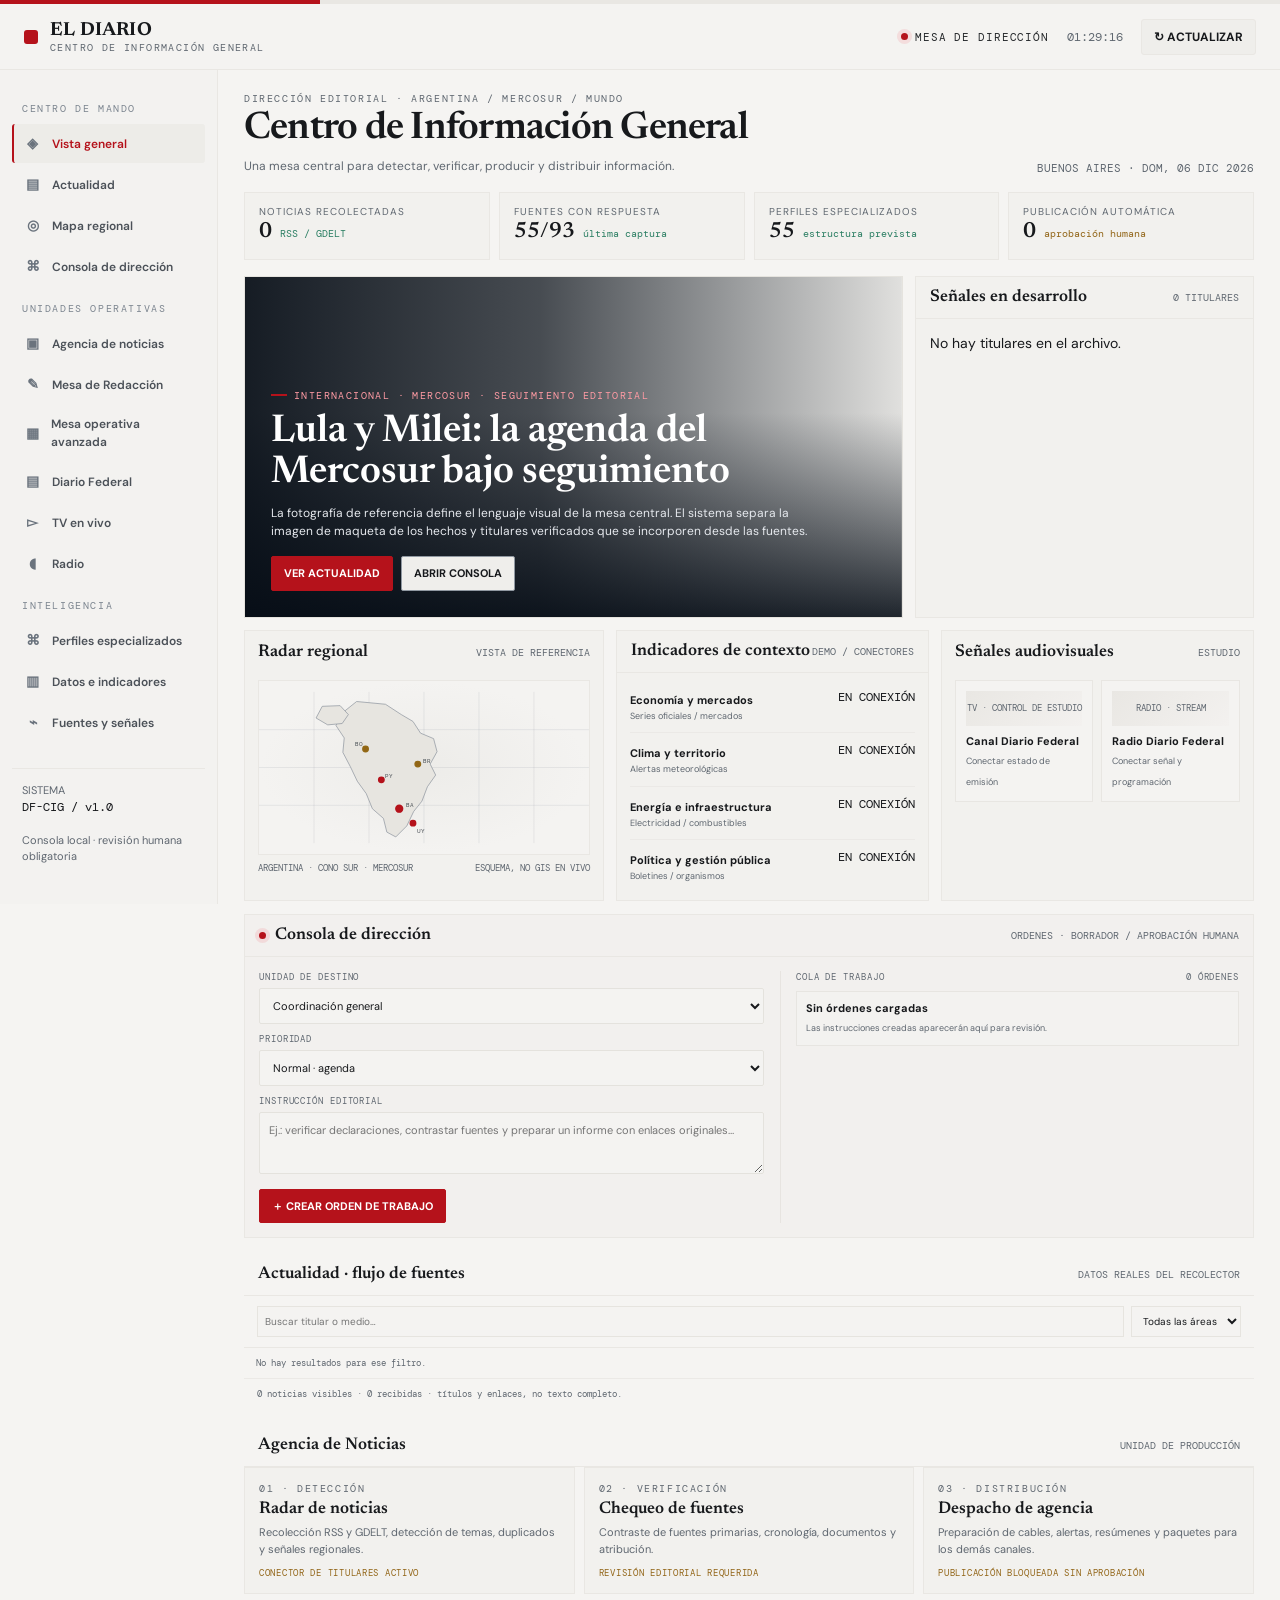
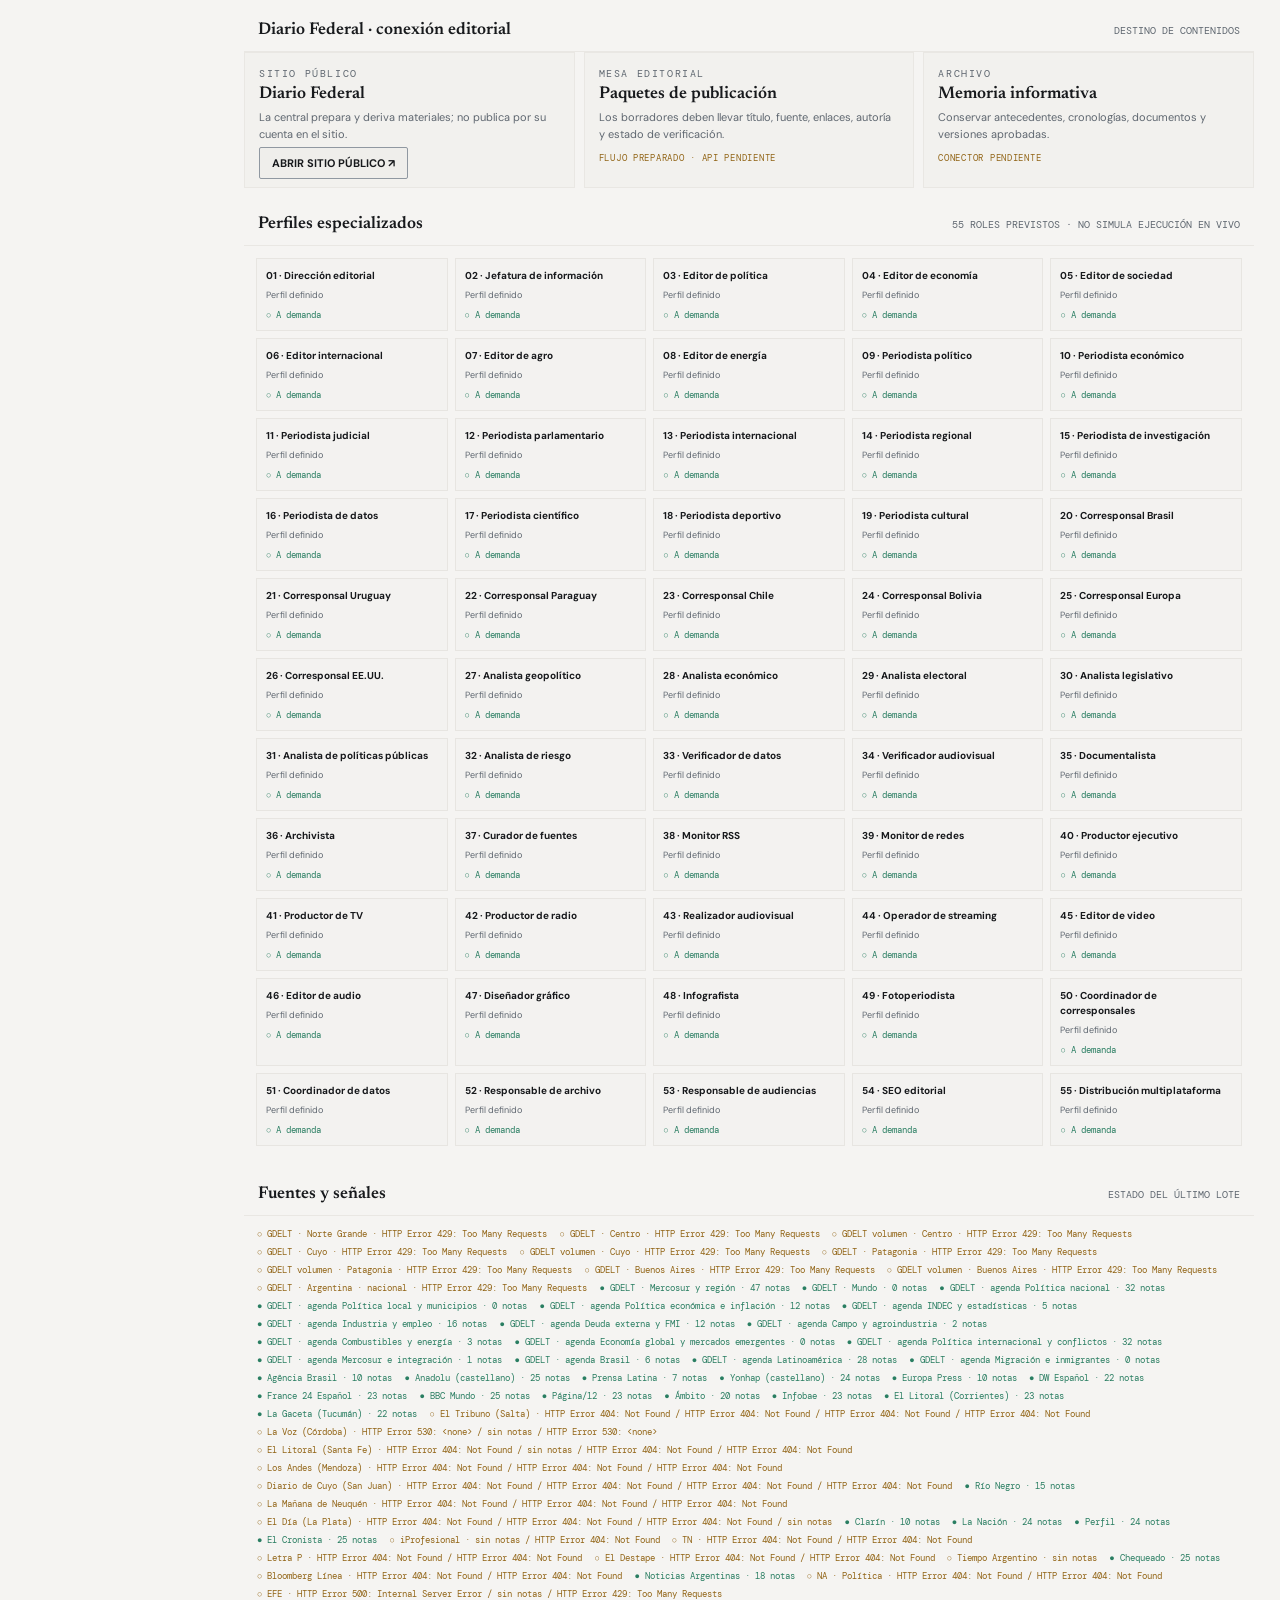
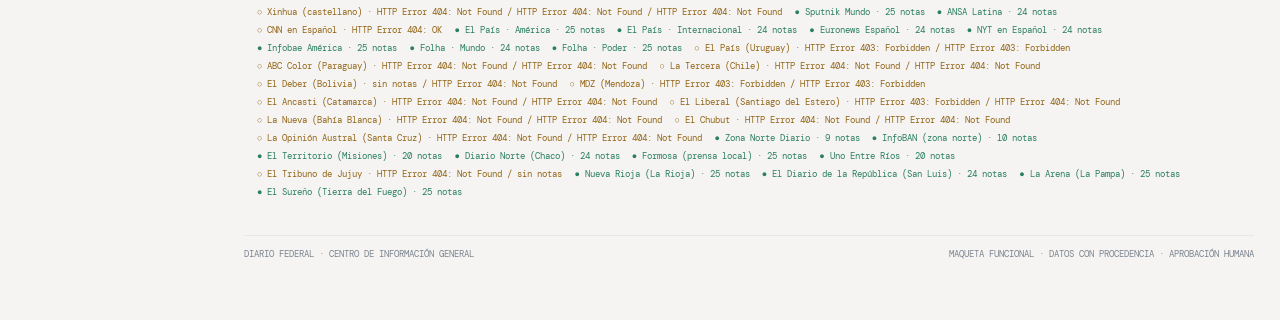
==== centro-mando.html @ 395f8de8 "Mesa operativa: enlace de vuelta al Centro, mesa vieja redirigida y limpieza de borradores duplicado" ====
<!doctype html>
<html lang="es">
<head>
<meta charset="utf-8">
<meta name="viewport" content="width=device-width,initial-scale=1">
<meta name="theme-color" content="#F5F4F2">
<title>Centro de Información General · Diario Federal</title>
<link rel="preconnect" href="https://fonts.googleapis.com">
<link rel="preconnect" href="https://fonts.gstatic.com" crossorigin>
<link href="https://fonts.googleapis.com/css2?family=DM+Mono:wght@400;500&family=DM+Sans:wght@400;500;600;700;800&family=Newsreader:opsz,wght@6..72,500;6..72,600;6..72,700&display=swap" rel="stylesheet">
<style>
:root{color-scheme:light;--bg:#F5F4F2;--panel:#F2F1EE;--panel2:#EFEEEB;--line:#E9E7E3;--muted:#5F6770;--text:#17191C;--red:#B5121B;--amber:#926517;--green:#2A7E62;--blue:#185290;--serif:"Newsreader",Georgia,serif;--sans:"DM Sans",Arial,sans-serif;--mono:"DM Mono",monospace}
*{box-sizing:border-box}html{scroll-behavior:smooth}body{margin:0;background:var(--bg);color:var(--text);font:14px/1.5 var(--sans)}button,input,select,textarea{font:inherit}button,a{ -webkit-tap-highlight-color:transparent}a{color:inherit;text-decoration:none}button{color:inherit;cursor:pointer}
.topline{height:4px;background:linear-gradient(90deg,var(--red) 0 18%,#B5121B 18% 25%,#E9E7E3 25% 100%)}
header{height:66px;border-bottom:1px solid var(--line);display:flex;align-items:center;justify-content:space-between;padding:0 24px;background:#F4F3F1;position:sticky;top:0;z-index:20}
.brand{display:flex;align-items:center;gap:12px}.brand-mark{width:28px;height:28px;background:var(--red);display:grid;place-items:center;font-weight:900;color:#fff;clip-path:polygon(0 0,100% 0,100% 72%,72% 100%,0 100%)}.brand strong{font:700 19px var(--serif);letter-spacing:.01em}.brand small{display:block;color:var(--muted);font:10px var(--mono);letter-spacing:.14em;text-transform:uppercase}
.head-right{display:flex;align-items:center;gap:18px}.live{display:flex;align-items:center;gap:7px;color:#25282B;font:11px var(--mono);letter-spacing:.08em}.pulse{width:7px;height:7px;border-radius:50%;background:var(--red);box-shadow:0 0 0 4px #ed3f5020}.clock{font:12px var(--mono);color:var(--muted)}.head-button{border:1px solid var(--line);background:var(--panel2);padding:8px 12px;border-radius:3px;font-size:12px;font-weight:700}
.shell{display:grid;grid-template-columns:218px minmax(0,1fr);min-height:calc(100vh - 70px)}
aside{background:#F3F2F0;border-right:1px solid var(--line);padding:18px 12px;position:sticky;top:66px;height:calc(100vh - 66px);overflow:auto}
.nav-label{font:10px var(--mono);letter-spacing:.16em;color:#7C858F;padding:14px 10px 7px;text-transform:uppercase}
.nav a{display:flex;align-items:center;gap:11px;padding:9px 10px;border-radius:3px;color:#4B5158;font-weight:600;font-size:12px;margin:2px 0;border-left:2px solid transparent}
.nav a:hover,.nav a.active{background:#EDECE8;color:#16181D}.nav a.active{border-left-color:var(--red);color:#B5121B}.nav-icon{width:17px;text-align:center;color:#6A737D;font-size:14px}
.side-foot{margin-top:26px;padding:13px 10px;border-top:1px solid var(--line);color:var(--muted);font-size:11px}.side-foot b{color:var(--text);font:12px var(--mono)}
main{min-width:0;padding:22px 26px 60px;max-width:1700px;width:100%;margin:auto}
.eyebrow{font:10px var(--mono);letter-spacing:.16em;color:var(--muted);text-transform:uppercase}
.page-title{display:flex;align-items:end;justify-content:space-between;gap:18px;margin-bottom:17px}.page-title h1{font:600 clamp(27px,3vw,38px)/1.05 var(--serif);margin:5px 0 0;letter-spacing:-.02em}.page-title p{color:var(--muted);margin:7px 0 0;font-size:12px}.date-stamp{font:11px var(--mono);color:var(--muted);text-align:right}
.metrics{display:grid;grid-template-columns:repeat(4,1fr);gap:9px;margin:0 0 16px}.metric{border:1px solid var(--line);background:var(--panel);padding:11px 14px;min-height:68px}.metric label{display:block;color:var(--muted);font-size:10px;text-transform:uppercase;letter-spacing:.1em}.metric strong{font:600 22px var(--serif);display:inline-block;margin-top:2px}.metric span{font:10px var(--mono);color:var(--green);margin-left:8px}
.grid-main{display:grid;grid-template-columns:minmax(0,1.65fr) minmax(270px,.85fr);gap:12px;align-items:stretch}
.lead{position:relative;min-height:340px;overflow:hidden;border:1px solid #E5E3DE;background:#F3F2EF}
.lead-img{position:absolute;inset:0;background-image:linear-gradient(90deg,rgba(5,12,21,.93) 0%,rgba(5,12,21,.72) 45%,rgba(5,12,21,.08) 100%),linear-gradient(0deg,rgba(5,12,21,.88),transparent 60%),url("https://cdn.openart.ai/watermarked_images/pI01BQFVyAnFXuA50Wxl/thumbnail_3cb10696_1793999037068.webp");background-size:cover;background-position:center}
.lead-content{position:relative;z-index:1;padding:26px;max-width:690px;min-height:340px;display:flex;flex-direction:column;justify-content:flex-end}
.kicker{display:inline-flex;align-items:center;gap:7px;color:#B5121B;font:10px var(--mono);letter-spacing:.14em;text-transform:uppercase;margin-bottom:10px}.kicker:before{content:"";width:16px;height:2px;background:var(--red)}
.lead h2{font:600 clamp(27px,3vw,39px)/1.06 var(--serif);max-width:610px;margin:0 0 11px}.lead h2{color:#fff}.lead .kicker{color:#ff9ba4}.lead p{color:#e6e9ee;max-width:550px;font-size:12px;margin:0 0 16px}.lead-actions{display:flex;gap:8px;flex-wrap:wrap}
.btn{border:1px solid #9098A1;background:#EFEEEB;padding:8px 12px;border-radius:2px;font-size:11px;font-weight:700}.btn.primary{background:var(--red);border-color:var(--red);color:#fff}.btn:hover{filter:brightness(1.15)}
.feed-panel,.panel{border:1px solid var(--line);background:var(--panel);min-width:0}
.panel-head{display:flex;align-items:center;justify-content:space-between;padding:12px 14px;border-bottom:1px solid var(--line)}.panel-head h3{margin:0;font:600 17px var(--serif)}.panel-head span{font:10px var(--mono);color:var(--muted)}
.feed-list{padding:3px 14px}.feed-item{padding:11px 0;border-bottom:1px solid #EBE9E6}.feed-item:last-child{border:0}.feed-meta{display:flex;justify-content:space-between;gap:10px;color:#69717B;font:9px var(--mono);text-transform:uppercase}.feed-item h4{font:600 13px/1.3 var(--sans);margin:5px 0 3px}.feed-item p{margin:0;color:#545B63;font-size:10px}.feed-item a:hover h4{color:#B5121B}
.lower{display:grid;grid-template-columns:1.15fr 1fr 1fr;gap:12px;margin-top:12px}
.map-panel{padding:13px}.map-wrap{height:175px;background:radial-gradient(ellipse at center,#EDECE9,#F4F3F1 70%);border:1px solid #E9E7E3;margin-top:10px;overflow:hidden}.map-wrap svg{width:100%;height:100%}.map-caption{display:flex;justify-content:space-between;color:var(--muted);font:9px var(--mono);margin-top:7px}
.map-land{fill:#E7E5E0;stroke:#8A929C;stroke-width:1}.map-grid{stroke:#A0A6AE;stroke-width:.6;opacity:.5;fill:none}.map-dot{fill:var(--red);stroke:#B5121B;stroke-width:2}.map-dot.alt{fill:var(--amber);stroke:#936915}
.indicator-list{padding:7px 13px}.indicator{display:flex;justify-content:space-between;gap:10px;padding:9px 0;border-bottom:1px solid #EBE9E6}.indicator:last-child{border:0}.indicator b{font-size:11px}.indicator small{display:block;color:var(--muted);font-size:9px}.indicator strong{font:12px var(--mono);white-space:nowrap}
.broadcast{padding:13px}.broadcast-grid{display:grid;grid-template-columns:1fr 1fr;gap:8px;margin-top:10px}.broadcast-card{background:#F4F3F1;border:1px solid #E8E6E2;padding:10px;min-height:78px}.broadcast-card .screen{height:35px;background:linear-gradient(135deg,#E9E7E3,#F3F1EF);display:flex;align-items:center;justify-content:center;color:#5F6770;font:9px var(--mono);margin-bottom:7px}.broadcast-card b{font-size:11px;display:block}.broadcast-card small{color:var(--muted);font-size:9px}
.command{margin-top:13px;border:1px solid #E9E7E3;background:linear-gradient(110deg,#F2F0EE,#F2F0EE 65%)}.command .panel-head{border-color:#E9E7E3}.command .panel-head h3{display:flex;align-items:center;gap:9px}.command .panel-head h3:before{content:"";width:7px;height:7px;background:var(--red);border-radius:50%;box-shadow:0 0 0 4px #ed3f5020}
.command-body{display:grid;grid-template-columns:1.1fr 1fr;gap:16px;padding:14px}.command-form label{display:block;color:var(--muted);font:9px var(--mono);letter-spacing:.1em;text-transform:uppercase;margin:0 0 5px}.command-form select,.command-form input,.command-form textarea{width:100%;border:1px solid #E4E2DD;background:#F4F3F1;color:var(--text);padding:9px;margin-bottom:9px;border-radius:2px;font-size:11px}.command-form textarea{min-height:62px;resize:vertical}.queue{border-left:1px solid #E7E4E0;padding-left:15px}.queue-head{display:flex;justify-content:space-between;color:var(--muted);font:9px var(--mono);letter-spacing:.1em;text-transform:uppercase;margin-bottom:8px}.queue-item{padding:8px 9px;border:1px solid #E7E5E1;background:#F3F2F0;margin-bottom:6px}.queue-item b{font-size:11px;display:block}.queue-item small{color:var(--muted);font-size:9px}.queue-item .pending{color:var(--amber);font:9px var(--mono)}
.section{margin-top:16px;scroll-margin-top:85px}.section-grid{display:grid;grid-template-columns:repeat(3,1fr);gap:9px}.module-card{background:var(--panel);border:1px solid var(--line);padding:14px;min-height:120px}.module-card h3{font:600 17px var(--serif);margin:6px 0}.module-card p{font-size:11px;color:var(--muted);margin:0 0 10px}.module-card .state{font:9px var(--mono);color:var(--amber);text-transform:uppercase;letter-spacing:.08em}
.agents{display:grid;grid-template-columns:repeat(5,1fr);gap:7px;padding:12px}.agent{border:1px solid #E7E5E1;background:#F3F2F0;padding:9px}.agent b{font-size:10px;display:block}.agent small{color:var(--muted);font-size:9px}.agent em{display:block;color:var(--green);font:9px var(--mono);font-style:normal;margin-top:5px}
.news-tools{display:flex;gap:7px;padding:10px 13px;border-bottom:1px solid var(--line)}.news-tools input,.news-tools select{background:#F4F3F1;border:1px solid #E6E4DF;padding:7px;color:var(--text);font-size:10px;min-width:0}.news-tools input{flex:1}.news-table{width:100%;border-collapse:collapse}.news-table td{padding:9px 12px;border-bottom:1px solid #EBE9E6;font-size:10px;vertical-align:top}.news-table td:last-child{white-space:nowrap;color:var(--muted);font:9px var(--mono)}.news-table a:hover{color:#B5121B;text-decoration:underline}.news-status{padding:9px 13px;color:var(--muted);font:9px var(--mono)}
footer{margin-top:25px;border-top:1px solid var(--line);padding-top:12px;color:#7C858F;font:9px var(--mono);display:flex;justify-content:space-between;gap:12px;flex-wrap:wrap}
.toast{position:fixed;bottom:18px;left:50%;transform:translateX(-50%);background:#17191C;color:#F4F3F1;padding:10px 16px;border-radius:3px;font-size:11px;font-weight:700;z-index:50;display:none;box-shadow:0 8px 30px #0008}
@media(max-width:1100px){.shell{grid-template-columns:185px minmax(0,1fr)}main{padding:20px 16px}.grid-main{grid-template-columns:1fr}.lower{grid-template-columns:1fr 1fr}.broadcast{grid-column:span 2}}
@media(max-width:760px){header{padding:0 14px;height:58px}.brand strong{font-size:16px}.head-right{gap:8px}.clock{display:none}.shell{display:block}aside{position:relative;top:auto;height:auto;padding:7px 9px;border-right:0;border-bottom:1px solid var(--line)}.nav{display:flex;overflow:auto;gap:4px}.nav-label,.side-foot{display:none}.nav a{white-space:nowrap;padding:8px 9px;font-size:10px}.nav-icon{display:none}main{padding:17px 12px 40px}.page-title{align-items:start}.date-stamp{display:none}.metrics{grid-template-columns:repeat(2,1fr)}.lead,.lead-content{min-height:310px}.lead-content{padding:18px}.lower{grid-template-columns:1fr}.broadcast{grid-column:auto}.command-body{grid-template-columns:1fr}.queue{border-left:0;border-top:1px solid #E7E4E0;padding:12px 0 0}.section-grid{grid-template-columns:1fr 1fr}.agents{grid-template-columns:repeat(2,1fr)}.news-table td:nth-child(2){display:none}}
</style>
<style id="ajustes-telefono">@media(max-width:760px){header{height:auto;min-height:52px;padding:8px 12px}.brand small,.live{display:none}.brand strong{font-size:15px}aside{position:sticky;top:0;z-index:30;background:#F6F5F3}.nav a{font-size:13px;padding:10px 12px}.head-button{padding:8px 10px;font-size:11px}}</style>
<link rel="manifest" href="/manifest.webmanifest"><link rel="icon" href="/iconos/icon-192.png"><link rel="apple-touch-icon" href="/iconos/apple-touch-icon.png"><meta name="apple-mobile-web-app-capable" content="yes"><meta name="mobile-web-app-capable" content="yes"><meta name="apple-mobile-web-app-title" content="Central"><script>if("serviceWorker" in navigator)addEventListener("load",function(){navigator.serviceWorker.register("/sw.js").catch(function(){})})</script></head>
<body>
<div class="topline"></div>
<header>
  <div class="brand"><div class="brand-mark" style="width:14px;height:14px;border-radius:3px;clip-path:none"></div><div><strong>EL DIARIO</strong><small>CENTRO DE INFORMACIÓN GENERAL</small></div></div>
  <div class="head-right"><div class="live"><i class="pulse"></i> MESA DE DIRECCIÓN</div><div class="clock" id="clock">--:--:--</div><button class="head-button" id="refreshNews">↻ ACTUALIZAR</button></div>
</header>
<div class="shell">
<aside>
  <nav class="nav">
    <div class="nav-label">Centro de mando</div>
    <a class="active" href="#inicio"><span class="nav-icon">◈</span>Vista general</a>
    <a href="#actualidad"><span class="nav-icon">▤</span>Actualidad</a>
    <a href="#mapa"><span class="nav-icon">◎</span>Mapa regional</a>
    <a href="#consola"><span class="nav-icon">⌘</span>Consola de dirección</a>
    <div class="nav-label">Unidades operativas</div>
    <a href="#agencia"><span class="nav-icon">▣</span>Agencia de noticias</a>
    <a href="mesa-redaccion-operativa.html"><span class="nav-icon">✎</span>Mesa de Redacción</a>
    <a href="mesa-redaccion-operativa.html"><span class="nav-icon">▦</span>Mesa operativa avanzada</a>
    <a href="#diario"><span class="nav-icon">▤</span>Diario Federal</a>
    <a href="#tv-radio"><span class="nav-icon">▻</span>TV en vivo</a>
    <a href="#tv-radio"><span class="nav-icon">◖</span>Radio</a>
    <div class="nav-label">Inteligencia</div>
    <a href="#especialistas"><span class="nav-icon">⌘</span>Perfiles especializados</a>
    <a href="#indicadores"><span class="nav-icon">▥</span>Datos e indicadores</a>
    <a href="#fuentes"><span class="nav-icon">⌁</span>Fuentes y señales</a>
  </nav>
  <div class="side-foot">SISTEMA<br><b>DF-CIG / v1.0</b><br><br>Consola local · revisión humana obligatoria</div>
</aside>
<main id="inicio">
  <div class="page-title"><div><div class="eyebrow">Dirección editorial · Argentina / Mercosur / Mundo</div><h1>Centro de Información General</h1><p>Una mesa central para detectar, verificar, producir y distribuir información.</p></div><div class="date-stamp" id="dateStamp">BUENOS AIRES · --</div></div>
  <div class="metrics">
    <div class="metric"><label>Noticias recolectadas</label><strong id="metricNews">—</strong><span>RSS / GDELT</span></div>
    <div class="metric"><label>Fuentes con respuesta</label><strong id="metricSources">—</strong><span>última captura</span></div>
    <div class="metric"><label>Perfiles especializados</label><strong>55</strong><span>estructura prevista</span></div>
    <div class="metric"><label>Publicación automática</label><strong>0</strong><span style="color:var(--amber)">aprobación humana</span></div>
  </div>
  <div class="grid-main">
    <section class="lead" aria-label="Titular principal">
      <div class="lead-img"></div><div class="lead-content">
        <div class="kicker">Internacional · Mercosur · Seguimiento editorial</div>
        <h2>Lula y Milei: la agenda del Mercosur bajo seguimiento</h2>
        <p>La fotografía de referencia define el lenguaje visual de la mesa central. El sistema separa la imagen de maqueta de los hechos y titulares verificados que se incorporen desde las fuentes.</p>
        <div class="lead-actions"><a class="btn primary" href="#actualidad">VER ACTUALIDAD</a><a class="btn" href="#consola">ABRIR CONSOLA</a></div>
      </div>
    </section>
    <section class="feed-panel">
      <div class="panel-head"><h3>Señales en desarrollo</h3><span id="feedCount">CARGANDO</span></div>
      <div class="feed-list" id="liveFeed"><div class="feed-item"><h4>Consultando el último lote de noticias…</h4><p>Se mostrarán títulos y enlaces procedentes del recolector del proyecto.</p></div></div>
    </section>
  </div>
  <div class="lower">
    <section class="panel map-panel" id="mapa"><div class="panel-head" style="padding:0 0 9px;border:0"><h3>Radar regional</h3><span>VISTA DE REFERENCIA</span></div>
      <div class="map-wrap"><svg viewBox="0 0 480 220" role="img" aria-label="Mapa esquemático de América del Sur"><path class="map-grid" d="M0 55H480M0 110H480M0 165H480M80 0V220M160 0V220M240 0V220M320 0V220M400 0V220"/><path class="map-land" d="M142 14L184 18 207 33 224 43 235 60 254 68 259 87 249 105 257 121 245 138 237 159 225 174 215 195 199 211 186 204 181 184 165 170 156 148 143 130 133 109 122 88 124 67 112 49 122 30Z"/><path class="map-land" d="M92 21L118 20 130 33 121 46 100 48 83 38Z"/><circle class="map-dot" cx="204" cy="170" r="5"/><circle class="map-dot alt" cx="231" cy="105" r="4"/><circle class="map-dot" cx="178" cy="128" r="4"/><circle class="map-dot alt" cx="155" cy="83" r="4"/><circle class="map-dot" cx="224" cy="191" r="4"/><g fill="#474D53" font-family="DM Mono" font-size="9"><text x="214" y="168">BA</text><text x="239" y="103">BR</text><text x="184" y="125">PY</text><text x="139" y="79">BO</text><text x="230" y="205">UY</text></g></svg></div>
      <div class="map-caption"><span>ARGENTINA · CONO SUR · MERCOSUR</span><span>ESQUEMA, NO GIS EN VIVO</span></div>
    </section>
    <section class="panel" id="indicadores"><div class="panel-head"><h3>Indicadores de contexto</h3><span>DEMO / CONECTORES</span></div><div class="indicator-list">
      <div class="indicator"><div><b>Economía y mercados</b><small>Series oficiales / mercados</small></div><strong>EN CONEXIÓN</strong></div>
      <div class="indicator"><div><b>Clima y territorio</b><small>Alertas meteorológicas</small></div><strong>EN CONEXIÓN</strong></div>
      <div class="indicator"><div><b>Energía e infraestructura</b><small>Electricidad / combustibles</small></div><strong>EN CONEXIÓN</strong></div>
      <div class="indicator"><div><b>Política y gestión pública</b><small>Boletines / organismos</small></div><strong>EN CONEXIÓN</strong></div>
    </div></section>
    <section class="panel broadcast" id="tv-radio"><div class="panel-head" style="padding:0 0 9px;border:0"><h3>Señales audiovisuales</h3><span>ESTUDIO</span></div><div class="broadcast-grid">
      <a class="broadcast-card" href="https://github.com/Alvarorfontana/diario-federal-studio" target="_blank" rel="noopener"><div class="screen">TV · CONTROL DE ESTUDIO</div><b>Canal Diario Federal</b><small>Conectar estado de emisión</small></a>
      <a class="broadcast-card" href="https://github.com/Alvarorfontana/diario-federal-studio" target="_blank" rel="noopener"><div class="screen">RADIO · STREAM</div><b>Radio Diario Federal</b><small>Conectar señal y programación</small></a>
    </div></section>
  </div>
  <section class="command" id="consola">
    <div class="panel-head"><h3>Consola de dirección</h3><span>ORDENES · BORRADOR / APROBACIÓN HUMANA</span></div>
    <div class="command-body">
      <form class="command-form" id="commandForm">
        <label for="target">Unidad de destino</label><select id="target"><option>Coordinación general</option><option>Agencia de Noticias</option><option>Diario Federal</option><option>TV / Producción audiovisual</option><option>Radio / Producción sonora</option><option>Investigación y datos</option><option>Corresponsalías</option></select>
        <label for="priority">Prioridad</label><select id="priority"><option>Alta · urgente</option><option selected>Normal · agenda</option><option>Seguimiento · monitoreo</option></select>
        <label for="instruction">Instrucción editorial</label><textarea id="instruction" required placeholder="Ej.: verificar declaraciones, contrastar fuentes y preparar un informe con enlaces originales…"></textarea>
        <button class="btn primary" type="submit">＋ CREAR ORDEN DE TRABAJO</button>
      </form>
      <div class="queue"><div class="queue-head"><span>Cola de trabajo</span><span id="queueCount">0 ÓRDENES</span></div><div id="queueList"><div class="queue-item"><b>Sin órdenes cargadas</b><small>Las instrucciones creadas aparecerán aquí para revisión.</small></div></div></div>
    </div>
  </section>
  <section class="section" id="actualidad">
    <div class="panel-head"><h3>Actualidad · flujo de fuentes</h3><span>DATOS REALES DEL RECOLECTOR</span></div>
    <div class="news-tools"><input id="newsSearch" type="search" placeholder="Buscar titular o medio…"><select id="newsFilter"><option value="">Todas las áreas</option><option>Política</option><option>Economía</option><option>Sociedad</option><option>Energía</option><option>Agro y clima</option><option>Internacional</option><option>General</option></select></div>
    <div style="overflow:auto"><table class="news-table"><tbody id="newsRows"><tr><td>Esperando datos de noticias.json…</td></tr></tbody></table></div><div class="news-status" id="newsStatus">Fuente: datos/noticias.json · sin validar la veracidad de cada artículo</div>
  </section>
  <section class="section" id="agencia">
    <div class="panel-head"><h3>Agencia de Noticias</h3><span>UNIDAD DE PRODUCCIÓN</span></div>
    <div class="section-grid">
      <div class="module-card"><div class="eyebrow">01 · Detección</div><h3>Radar de noticias</h3><p>Recolección RSS y GDELT, detección de temas, duplicados y señales regionales.</p><div class="state">Conector de titulares activo</div></div>
      <div class="module-card"><div class="eyebrow">02 · Verificación</div><h3>Chequeo de fuentes</h3><p>Contraste de fuentes primarias, cronología, documentos y atribución.</p><div class="state">Revisión editorial requerida</div></div>
      <div class="module-card"><div class="eyebrow">03 · Distribución</div><h3>Despacho de agencia</h3><p>Preparación de cables, alertas, resúmenes y paquetes para los demás canales.</p><div class="state">Publicación bloqueada sin aprobación</div></div>
    </div>
  </section>
  <section class="section" id="diario">
    <div class="panel-head"><h3>Diario Federal · conexión editorial</h3><span>DESTINO DE CONTENIDOS</span></div>
    <div class="section-grid">
      <div class="module-card"><div class="eyebrow">Sitio público</div><h3>Diario Federal</h3><p>La central prepara y deriva materiales; no publica por su cuenta en el sitio.</p><a class="btn" href="https://diariofederal.com.ar" target="_blank" rel="noopener">ABRIR SITIO PÚBLICO ↗</a></div>
      <div class="module-card"><div class="eyebrow">Mesa editorial</div><h3>Paquetes de publicación</h3><p>Los borradores deben llevar título, fuente, enlaces, autoría y estado de verificación.</p><div class="state">Flujo preparado · API pendiente</div></div>
      <div class="module-card"><div class="eyebrow">Archivo</div><h3>Memoria informativa</h3><p>Conservar antecedentes, cronologías, documentos y versiones aprobadas.</p><div class="state">Conector pendiente</div></div>
    </div>
  </section>
  <section class="section" id="especialistas">
    <div class="panel-head"><h3>Perfiles especializados</h3><span>55 ROLES PREVISTOS · NO SIMULA EJECUCIÓN EN VIVO</span></div>
    <div class="agents" id="agents"></div>
  </section>
  <section class="section" id="fuentes">
    <div class="panel-head"><h3>Fuentes y señales</h3><span>ESTADO DEL ÚLTIMO LOTE</span></div>
    <div class="news-status" id="sourceStatus">Leyendo estado de fuentes…</div>
  </section>
  <footer><span>DIARIO FEDERAL · CENTRO DE INFORMACIÓN GENERAL</span><span>MAQUETA FUNCIONAL · DATOS CON PROCEDENCIA · APROBACIÓN HUMANA</span></footer>
</main>
</div>
<div class="toast" id="toast" role="status" aria-live="polite"></div>
<script>
const $=s=>document.querySelector(s);
const roles=["Dirección editorial","Jefatura de información","Editor de política","Editor de economía","Editor de sociedad","Editor internacional","Editor de agro","Editor de energía","Periodista político","Periodista económico","Periodista judicial","Periodista parlamentario","Periodista internacional","Periodista regional","Periodista de investigación","Periodista de datos","Periodista científico","Periodista deportivo","Periodista cultural","Corresponsal Brasil","Corresponsal Uruguay","Corresponsal Paraguay","Corresponsal Chile","Corresponsal Bolivia","Corresponsal Europa","Corresponsal EE.UU.","Analista geopolítico","Analista económico","Analista electoral","Analista legislativo","Analista de políticas públicas","Analista de riesgo","Verificador de datos","Verificador audiovisual","Documentalista","Archivista","Curador de fuentes","Monitor RSS","Monitor de redes","Productor ejecutivo","Productor de TV","Productor de radio","Realizador audiovisual","Operador de streaming","Editor de video","Editor de audio","Diseñador gráfico","Infografista","Fotoperiodista","Coordinador de corresponsales","Coordinador de datos","Responsable de archivo","Responsable de audiencias","SEO editorial","Distribución multiplataforma"];
const agents=$("#agents");roles.forEach((r,i)=>{const el=document.createElement("div");el.className="agent";el.innerHTML="<b>"+String(i+1).padStart(2,"0")+" · "+r+"</b><small>Perfil definido</small><em>○ A demanda</em>";agents.append(el)});
function toast(t){const el=$("#toast");el.textContent=t;el.style.display="block";clearTimeout(window.__toastTimer);window.__toastTimer=setTimeout(()=>el.style.display="none",2800)}
function tick(){const d=new Date();$("#clock").textContent=d.toLocaleTimeString("es-AR",{hour12:false});$("#dateStamp").textContent="BUENOS AIRES · "+d.toLocaleDateString("es-AR",{weekday:"short",day:"2-digit",month:"short",year:"numeric"}).toUpperCase()}tick();setInterval(tick,1000);
document.querySelectorAll(".nav a").forEach(a=>a.addEventListener("click",()=>{document.querySelectorAll(".nav a").forEach(x=>x.classList.remove("active"));a.classList.add("active")}));
const escapeHTML=s=>String(s??"").replace(/[&<>"']/g,c=>({"&":"&amp;","<":"&lt;",">":"&gt;",'"':"&quot;","'":"&#39;"}[c]));
let allNews=[];
function renderNews(){const q=$("#newsSearch").value.toLowerCase(),f=$("#newsFilter").value;const rows=allNews.filter(n=>(!f||n.tema===f)&&(!q||((n.titulo||"")+" "+(n.medio||"")).toLowerCase().includes(q))).slice(0,100);$("#newsRows").innerHTML=rows.length?rows.map(n=>'<tr><td><a href="'+escapeHTML(n.url||"#")+'" target="_blank" rel="noopener">'+escapeHTML(n.titulo||"Sin título")+'</a><div style="color:#6E7781;font-size:9px;margin-top:3px">'+escapeHTML(n.resumen||"")+'</div></td><td>'+escapeHTML(n.medio||"Fuente sin identificar")+'<br><span style="color:#7A848E">'+escapeHTML(n.tema||"General")+'</span></td><td>'+escapeHTML(n.fecha||"")+'</td></tr>').join(""):'<tr><td>No hay resultados para ese filtro.</td></tr>';$("#newsStatus").textContent=rows.length+" noticias visibles · "+allNews.length+" recibidas · títulos y enlaces, no texto completo."}
async function loadNews(){try{const res=await fetch("./datos/noticias.json?ts="+Date.now(),{cache:"no-store"});if(!res.ok)throw new Error("HTTP "+res.status);const data=await res.json();allNews=Array.isArray(data)?data:(data.noticias||data.items||(data.regiones?Object.values(data.regiones).flatMap(r=>Array.isArray(r.notas)?r.notas:[]):[]));const states=data.estado||[];$("#metricNews").textContent=allNews.length;$("#metricSources").textContent=states.filter(s=>s.ok).length+"/"+states.length;$("#feedCount").textContent=allNews.length+" TITULARES";$("#liveFeed").innerHTML=allNews.slice(0,5).map(n=>'<article class="feed-item"><div class="feed-meta"><span>'+escapeHTML(n.medio||n.pais||"FUENTE")+'</span><span>'+escapeHTML(n.tema||"GENERAL")+'</span></div><a href="'+escapeHTML(n.url||"#")+'" target="_blank" rel="noopener"><h4>'+escapeHTML(n.titulo||"Sin título")+'</h4></a><p>'+escapeHTML(n.fecha||"")+'</p></article>').join("")||'<div class="feed-item">No hay titulares en el archivo.</div>';$("#sourceStatus").innerHTML=states.length?states.map(s=>'<span style="display:inline-block;margin:3px 12px 3px 0;color:'+(s.ok?'var(--green)':'var(--amber)')+'">'+(s.ok?'● ':'○ ')+escapeHTML(s.fuente||"Fuente")+(s.ok?' · '+(s.notas||0)+' notas':' · '+escapeHTML(s.error||"sin respuesta"))+'</span>').join(""):"El archivo no contiene estado de fuentes.";renderNews()}catch(e){$("#metricNews").textContent="—";$("#metricSources").textContent="—";$("#feedCount").textContent="SIN DATOS";$("#liveFeed").innerHTML='<div class="feed-item"><h4>No se pudo leer el último lote</h4><p>'+escapeHTML(e.message)+' · revisá datos/noticias.json</p></div>';$("#newsRows").innerHTML='<tr><td>El archivo de noticias no está disponible.</td></tr>';$("#sourceStatus").textContent="No se pudo consultar el estado del recolector: "+e.message}}
$("#refreshNews").addEventListener("click",()=>loadNews().then(()=>toast("Se volvió a consultar el archivo de noticias.")));$("#newsSearch").addEventListener("input",renderNews);$("#newsFilter").addEventListener("change",renderNews);
let queue=[];try{queue=JSON.parse(localStorage.getItem("df_cig_queue")||"[]")}catch{}
function renderQueue(){$("#queueCount").textContent=queue.length+" ÓRDENES";$("#queueList").innerHTML=queue.length?queue.slice().reverse().map((x,i)=>'<div class="queue-item"><b>'+escapeHTML(x.target)+'</b><small>'+escapeHTML(x.priority)+' · '+escapeHTML(x.when)+'</small><p style="margin:5px 0;color:#383D42;font-size:10px">'+escapeHTML(x.text)+'</p><span class="pending">● PENDIENTE DE APROBACIÓN</span></div>').join(""):'<div class="queue-item"><b>Sin órdenes cargadas</b><small>Las instrucciones creadas aparecerán aquí para revisión.</small></div>'}
$("#commandForm").addEventListener("submit",e=>{e.preventDefault();const text=$("#instruction").value.trim();if(!text)return;queue.push({id:Date.now(),target:$("#target").value,priority:$("#priority").value,text,when:new Date().toLocaleString("es-AR")});try{localStorage.setItem("df_cig_queue",JSON.stringify(queue))}catch{}$("#instruction").value="";renderQueue();toast("Orden guardada como borrador. No se envió a ningún sistema externo.")});renderQueue();
loadNews();
</script>
</body>
</html>
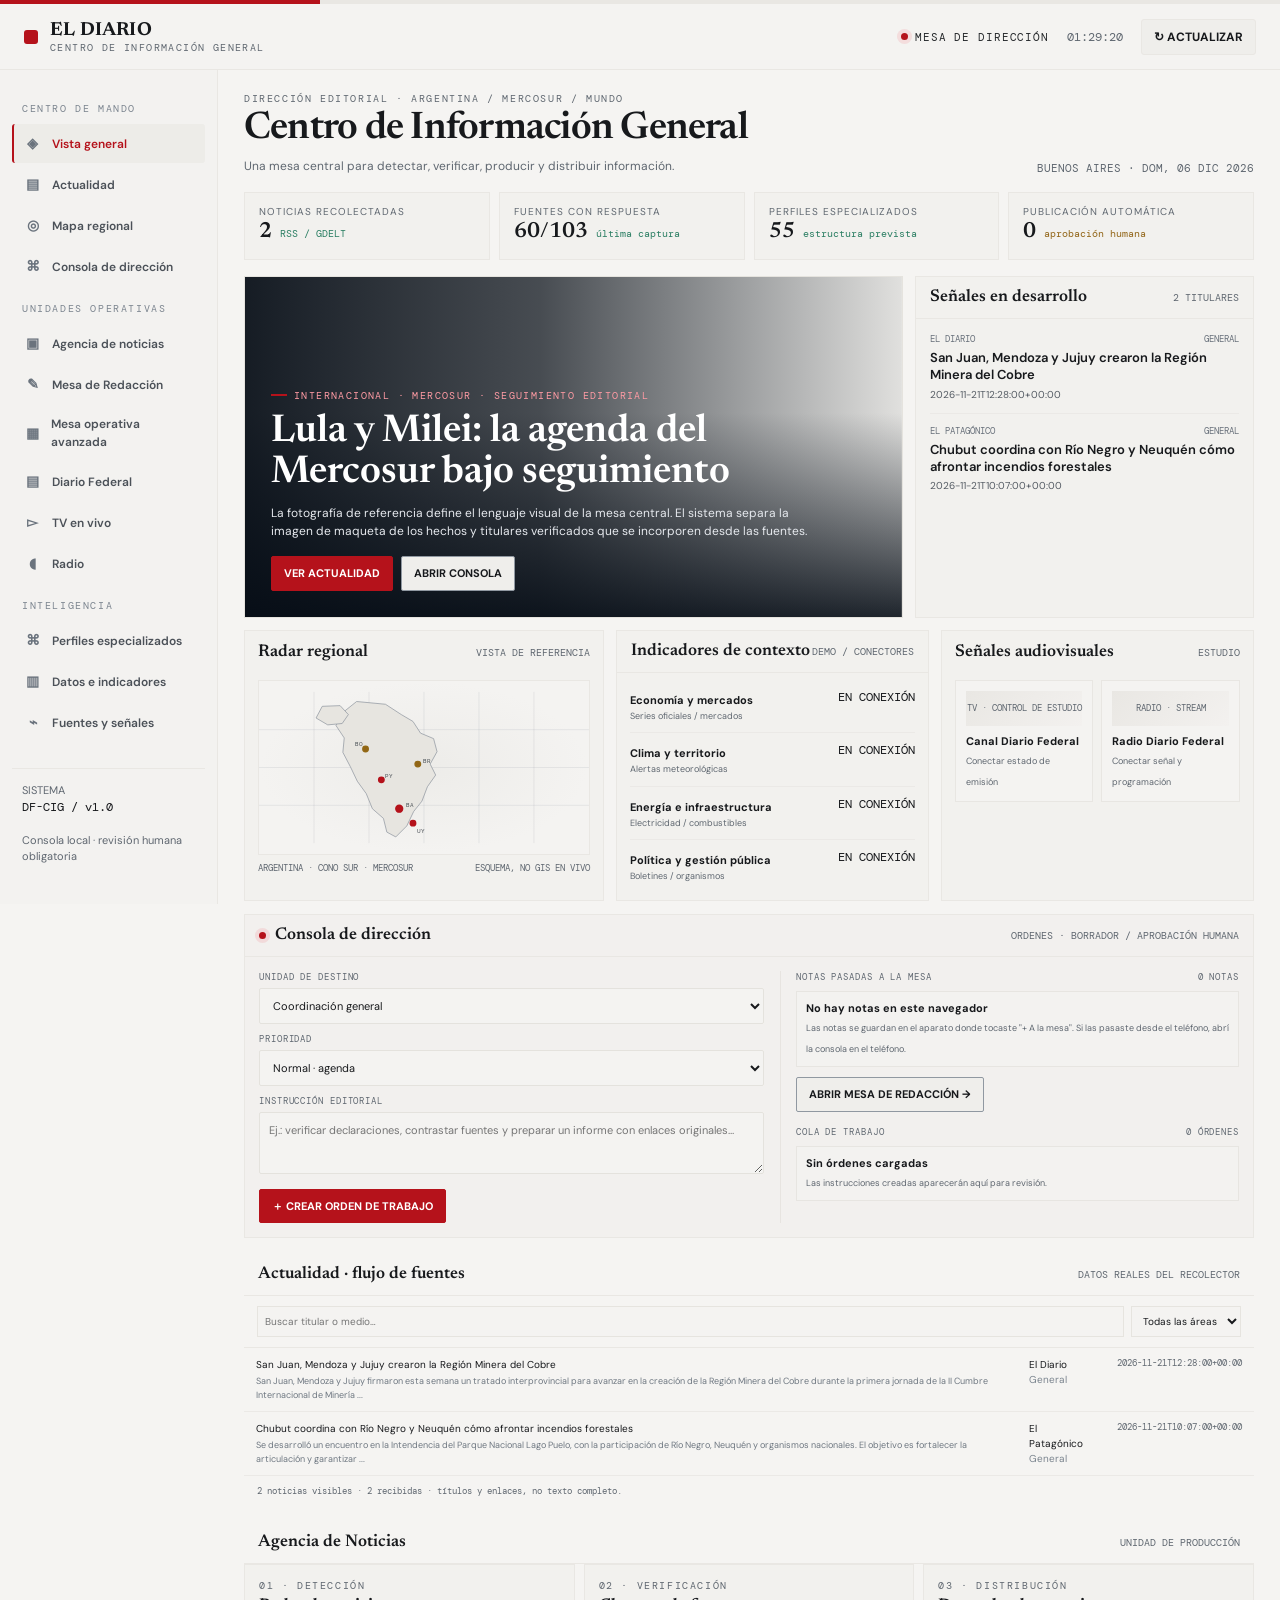
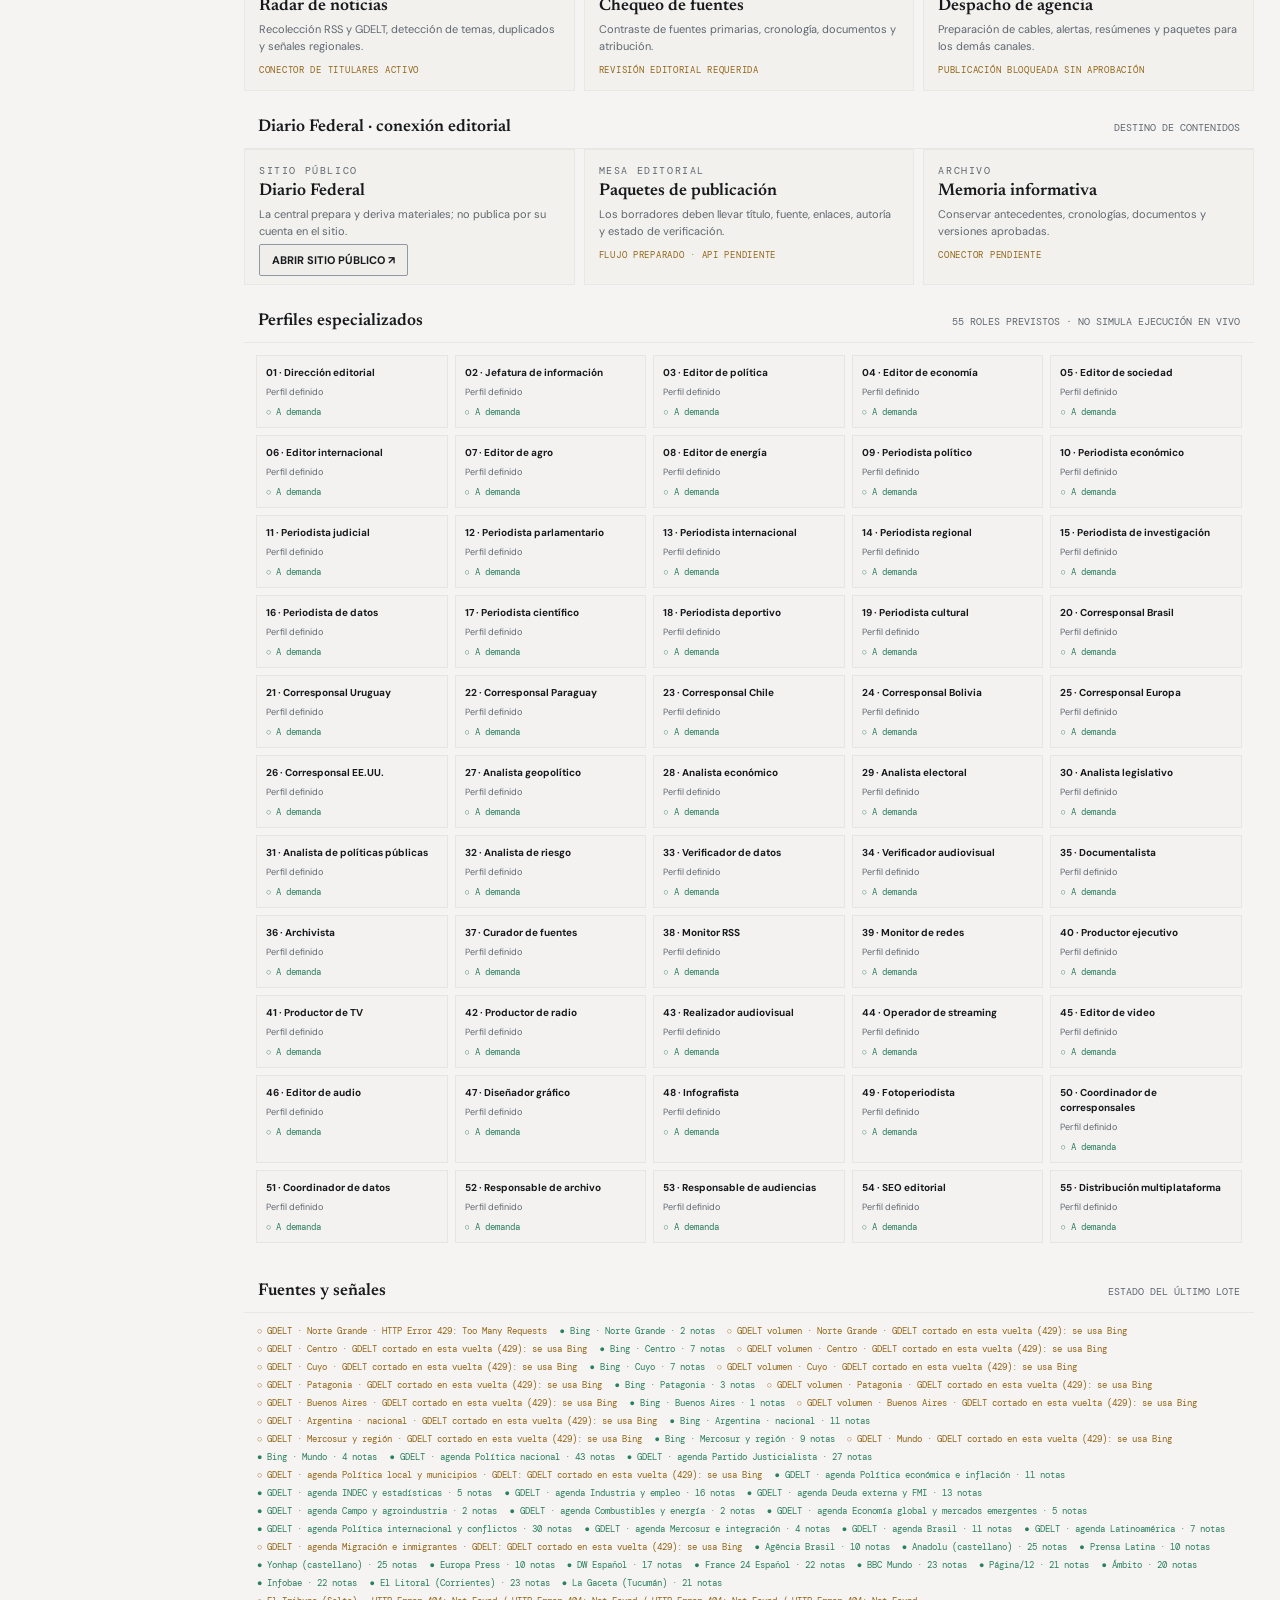
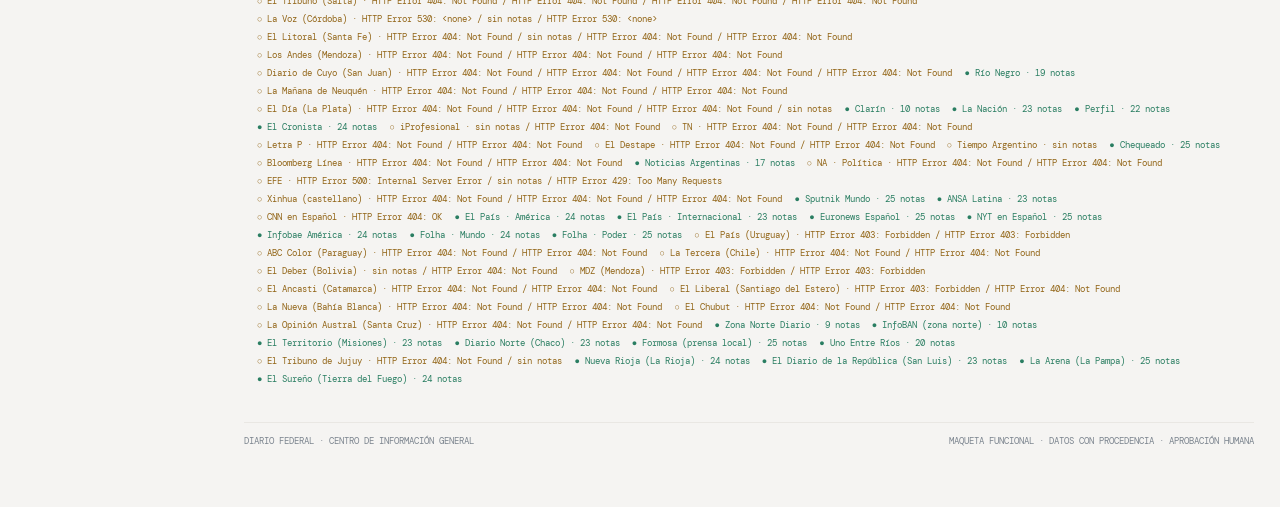
==== commit fc5c9130: "Consola: mostrar las notas pasadas a la mesa Co-Authored-By: Claude Opus 5.5 <noreply@anthropic.com>" ====
--- a/centro-mando.html
+++ b/centro-mando.html
@@ -127,7 +127,8 @@
         <label for="instruction">Instrucción editorial</label><textarea id="instruction" required placeholder="Ej.: verificar declaraciones, contrastar fuentes y preparar un informe con enlaces originales…"></textarea>
         <button class="btn primary" type="submit">＋ CREAR ORDEN DE TRABAJO</button>
       </form>
-      <div class="queue"><div class="queue-head"><span>Cola de trabajo</span><span id="queueCount">0 ÓRDENES</span></div><div id="queueList"><div class="queue-item"><b>Sin órdenes cargadas</b><small>Las instrucciones creadas aparecerán aquí para revisión.</small></div></div></div>
+      <div class="queue"><div class="queue-head"><span>Notas pasadas a la mesa</span><span id="notasCount">0 NOTAS</span></div><div id="notasList"><div class="queue-item"><b>Leyendo notas…</b></div></div><a class="btn" href="mesa-redaccion-operativa.html" style="display:inline-block;margin:4px 0 14px">ABRIR MESA DE REDACCIÓN →</a>
+      <div class="queue-head"><span>Cola de trabajo</span><span id="queueCount">0 ÓRDENES</span></div><div id="queueList"><div class="queue-item"><b>Sin órdenes cargadas</b><small>Las instrucciones creadas aparecerán aquí para revisión.</small></div></div></div>
     </div>
   </section>
   <section class="section" id="actualidad">
@@ -179,6 +180,13 @@
 function renderQueue(){$("#queueCount").textContent=queue.length+" ÓRDENES";$("#queueList").innerHTML=queue.length?queue.slice().reverse().map((x,i)=>'<div class="queue-item"><b>'+escapeHTML(x.target)+'</b><small>'+escapeHTML(x.priority)+' · '+escapeHTML(x.when)+'</small><p style="margin:5px 0;color:#383D42;font-size:10px">'+escapeHTML(x.text)+'</p><span class="pending">● PENDIENTE DE APROBACIÓN</span></div>').join(""):'<div class="queue-item"><b>Sin órdenes cargadas</b><small>Las instrucciones creadas aparecerán aquí para revisión.</small></div>'}
 $("#commandForm").addEventListener("submit",e=>{e.preventDefault();const text=$("#instruction").value.trim();if(!text)return;queue.push({id:Date.now(),target:$("#target").value,priority:$("#priority").value,text,when:new Date().toLocaleString("es-AR")});try{localStorage.setItem("df_cig_queue",JSON.stringify(queue))}catch{}$("#instruction").value="";renderQueue();toast("Orden guardada como borrador. No se envió a ningún sistema externo.")});renderQueue();
 loadNews();
+// Agregado: muestra en la consola las notas que se pasaron con "+ A la mesa" y los borradores de la Mesa de Redacción (guardados en este navegador)
+function renderNotas(){let notas=[];try{const db=JSON.parse(localStorage.getItem("df_newsroom_v2")||"null");if(db&&Array.isArray(db.notes))notas=db.notes.slice()}catch{}
+try{const m=JSON.parse(localStorage.getItem("centro-mesa")||"[]")||[];m.forEach(x=>{if(x&&x.url&&!notas.some(n=>n.sourceId==="url:"+x.url))notas.push({title:x.titulo,section:x.tema||"",status:"En la mesa",updated:x.fecha||"",sources:[{medio:x.medio,url:x.url}]})})}catch{}
+notas.sort((a,b)=>String(b.updated||b.created||"").localeCompare(String(a.updated||a.created||"")));
+$("#notasCount").textContent=notas.length+" NOTAS";
+$("#notasList").innerHTML=notas.length?notas.slice(0,15).map(n=>{const s=(n.sources&&n.sources[0])||{};return '<div class="queue-item"><b>'+escapeHTML(n.title||"Nota sin título")+'</b><small>'+escapeHTML([n.section,s.medio].filter(Boolean).join(" · "))+'</small><br><span class="pending">● '+escapeHTML(n.status||"En edición")+'</span>'+(s.url?' <a href="'+escapeHTML(s.url)+'" target="_blank" rel="noopener" style="font-size:9px;color:var(--blue)">fuente ↗</a>':'')+'</div>'}).join("")+(notas.length>15?'<small style="color:var(--muted)">y '+(notas.length-15)+' más en la Mesa de Redacción</small>':''):'<div class="queue-item"><b>No hay notas en este navegador</b><small>Las notas se guardan en el aparato donde tocaste "+ A la mesa". Si las pasaste desde el teléfono, abrí la consola en el teléfono.</small></div>'}
+renderNotas();addEventListener("storage",renderNotas);addEventListener("focus",renderNotas);
 </script>
 </body>
 </html>
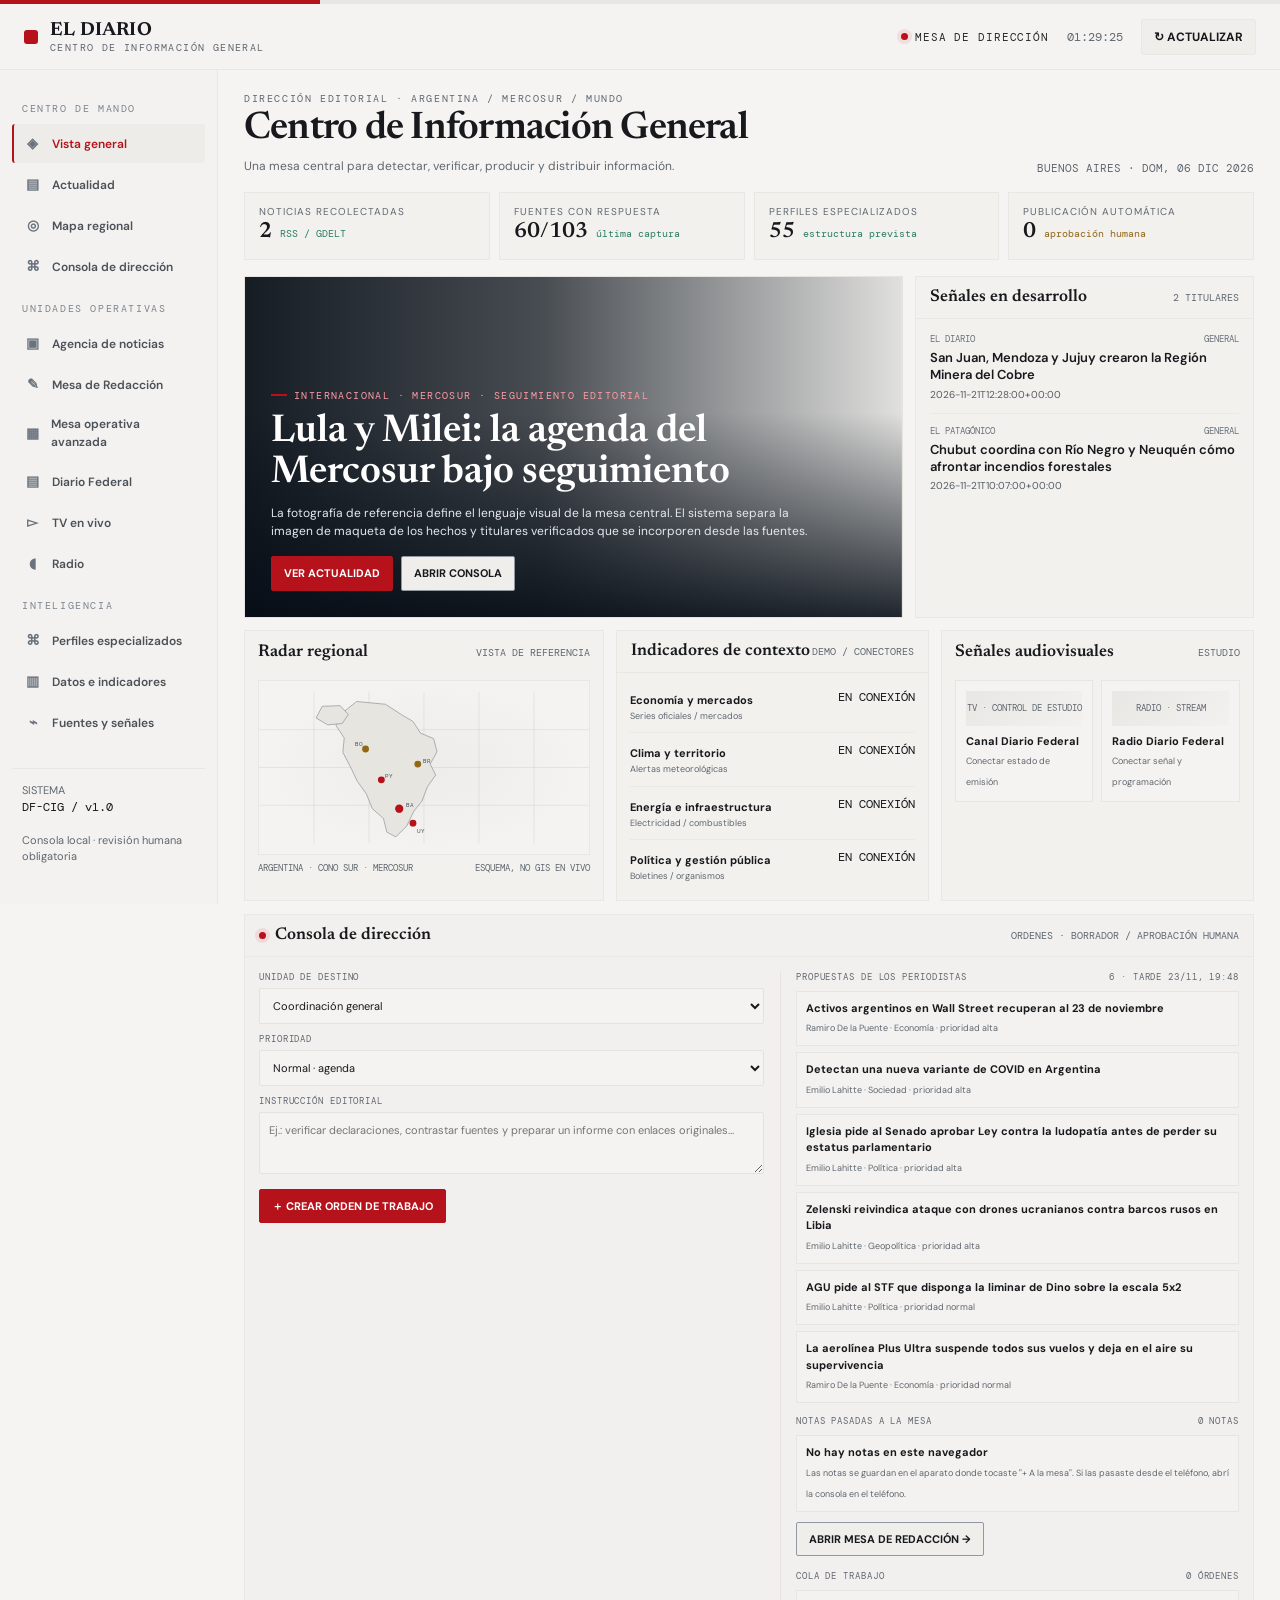
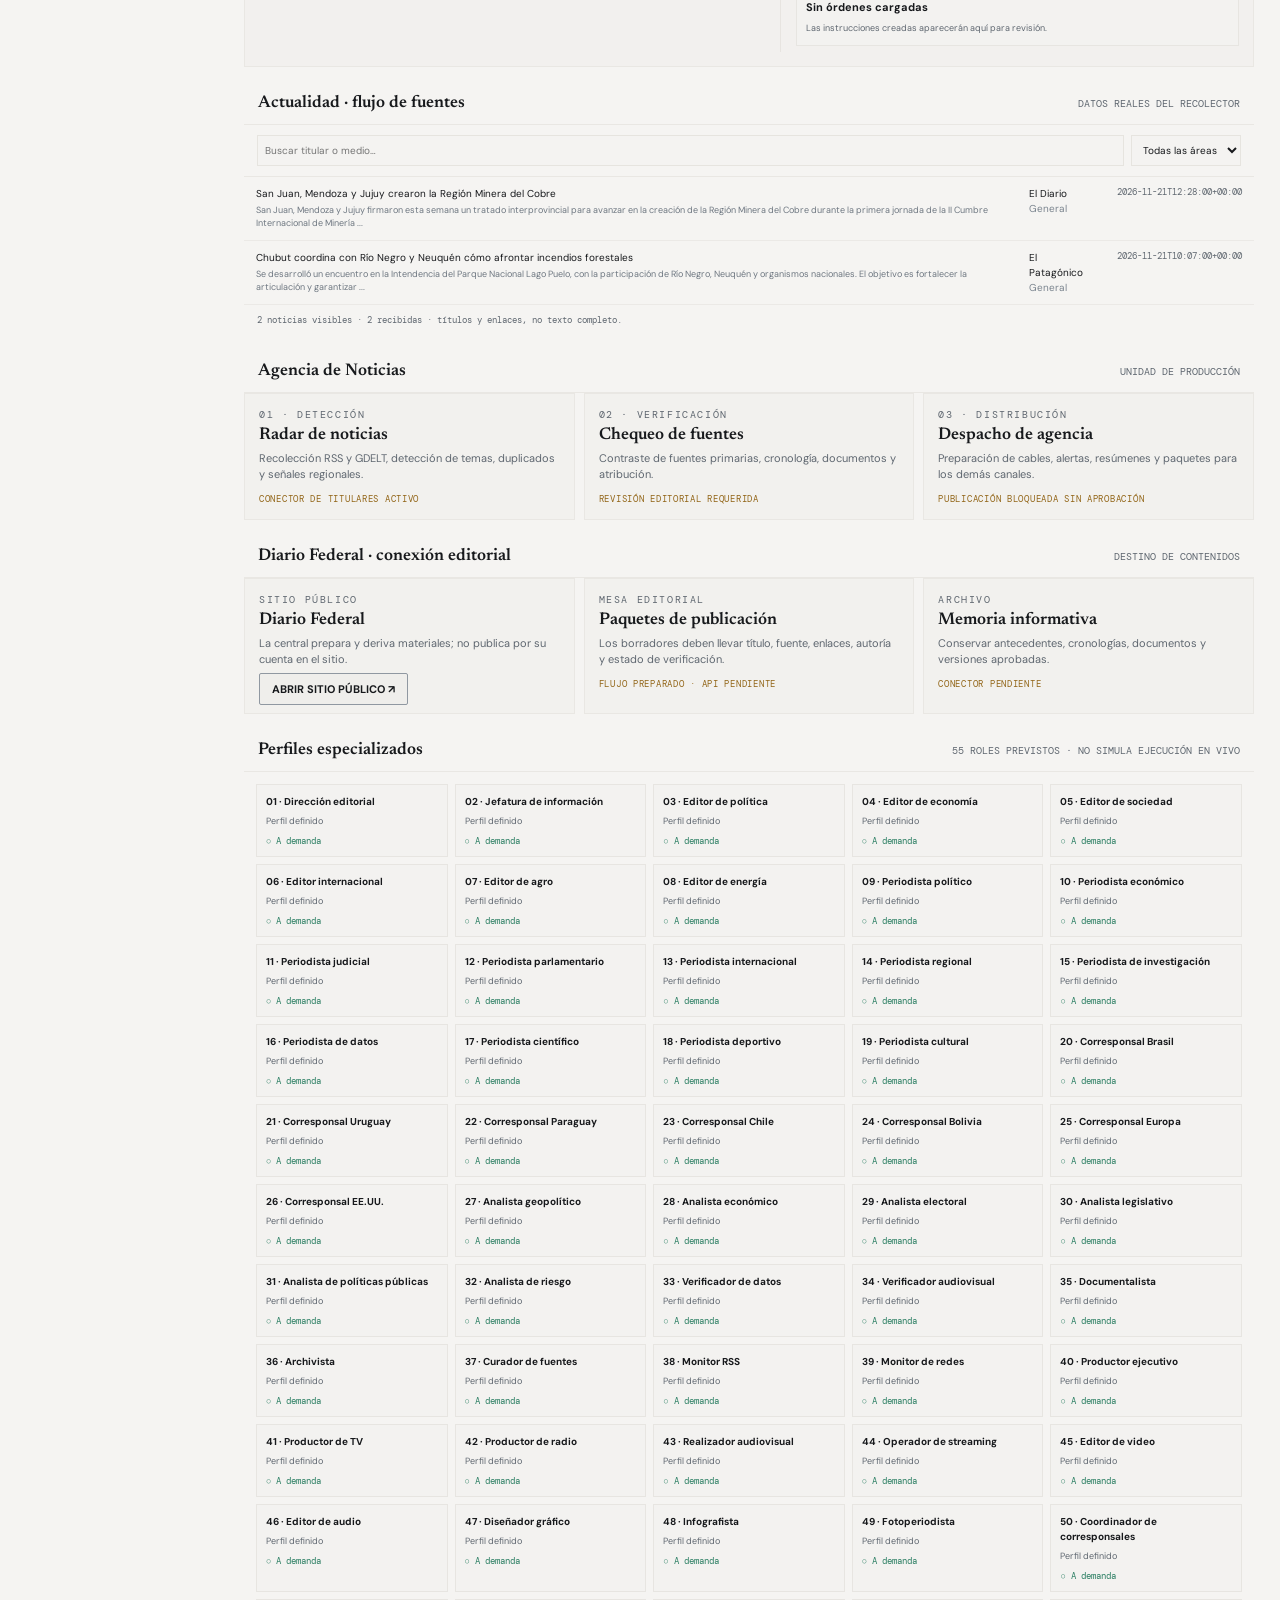
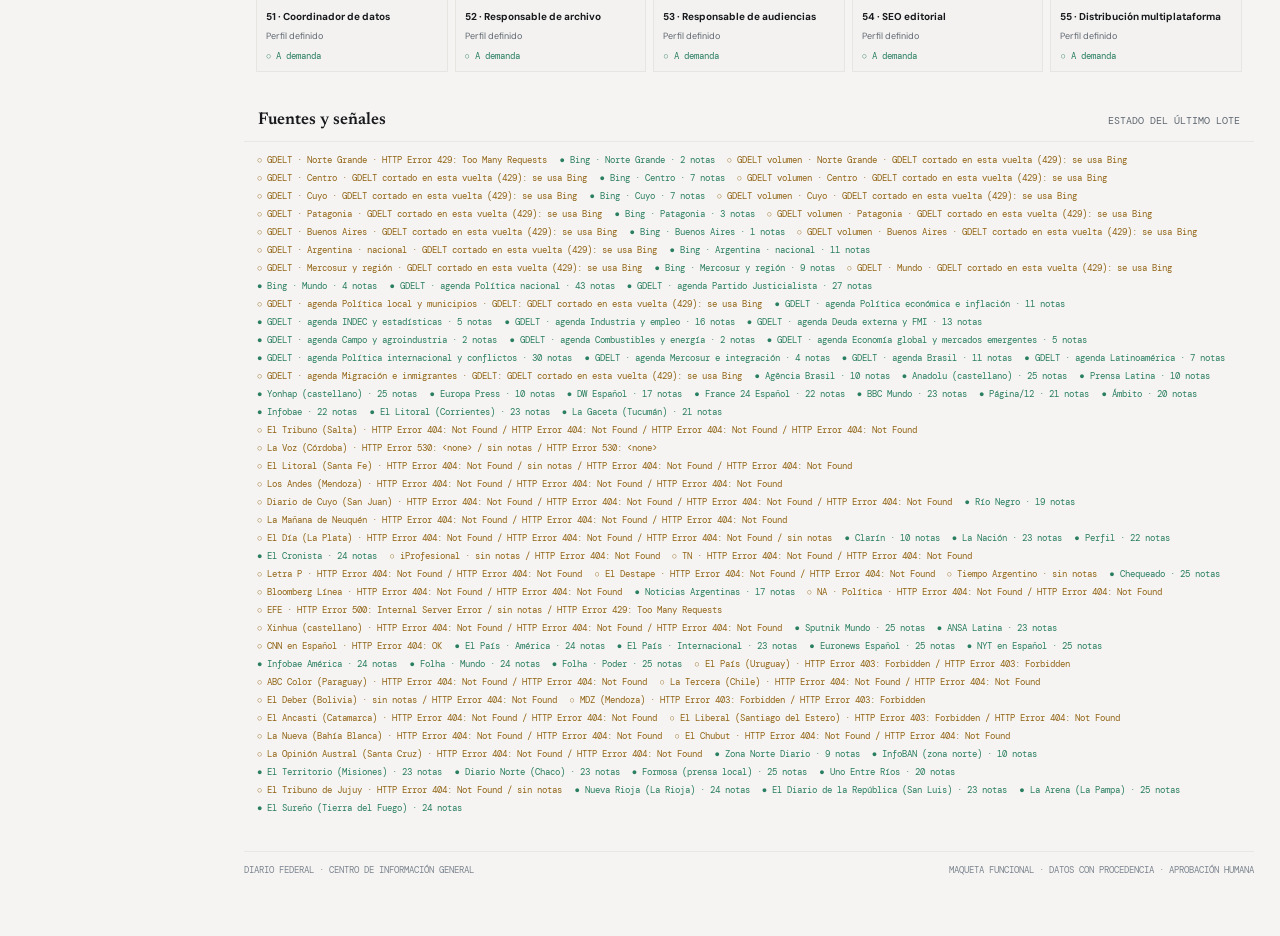
==== commit 8ec46c17: "Consola: mostrar las propuestas de los periodistas (borradores de los agentes) Co-Authored-By: Claud" ====
--- a/centro-mando.html
+++ b/centro-mando.html
@@ -127,7 +127,8 @@
         <label for="instruction">Instrucción editorial</label><textarea id="instruction" required placeholder="Ej.: verificar declaraciones, contrastar fuentes y preparar un informe con enlaces originales…"></textarea>
         <button class="btn primary" type="submit">＋ CREAR ORDEN DE TRABAJO</button>
       </form>
-      <div class="queue"><div class="queue-head"><span>Notas pasadas a la mesa</span><span id="notasCount">0 NOTAS</span></div><div id="notasList"><div class="queue-item"><b>Leyendo notas…</b></div></div><a class="btn" href="mesa-redaccion-operativa.html" style="display:inline-block;margin:4px 0 14px">ABRIR MESA DE REDACCIÓN →</a>
+      <div class="queue"><div class="queue-head"><span>Propuestas de los periodistas</span><span id="propuestasCount">…</span></div><div id="propuestasList"><div class="queue-item"><b>Leyendo propuestas…</b></div></div>
+      <div class="queue-head" style="margin-top:12px"><span>Notas pasadas a la mesa</span><span id="notasCount">0 NOTAS</span></div><div id="notasList"><div class="queue-item"><b>Leyendo notas…</b></div></div><a class="btn" href="mesa-redaccion-operativa.html" style="display:inline-block;margin:4px 0 14px">ABRIR MESA DE REDACCIÓN →</a>
       <div class="queue-head"><span>Cola de trabajo</span><span id="queueCount">0 ÓRDENES</span></div><div id="queueList"><div class="queue-item"><b>Sin órdenes cargadas</b><small>Las instrucciones creadas aparecerán aquí para revisión.</small></div></div></div>
     </div>
   </section>
@@ -175,7 +176,7 @@
 let allNews=[];
 function renderNews(){const q=$("#newsSearch").value.toLowerCase(),f=$("#newsFilter").value;const rows=allNews.filter(n=>(!f||n.tema===f)&&(!q||((n.titulo||"")+" "+(n.medio||"")).toLowerCase().includes(q))).slice(0,100);$("#newsRows").innerHTML=rows.length?rows.map(n=>'<tr><td><a href="'+escapeHTML(n.url||"#")+'" target="_blank" rel="noopener">'+escapeHTML(n.titulo||"Sin título")+'</a><div style="color:#6E7781;font-size:9px;margin-top:3px">'+escapeHTML(n.resumen||"")+'</div></td><td>'+escapeHTML(n.medio||"Fuente sin identificar")+'<br><span style="color:#7A848E">'+escapeHTML(n.tema||"General")+'</span></td><td>'+escapeHTML(n.fecha||"")+'</td></tr>').join(""):'<tr><td>No hay resultados para ese filtro.</td></tr>';$("#newsStatus").textContent=rows.length+" noticias visibles · "+allNews.length+" recibidas · títulos y enlaces, no texto completo."}
 async function loadNews(){try{const res=await fetch("./datos/noticias.json?ts="+Date.now(),{cache:"no-store"});if(!res.ok)throw new Error("HTTP "+res.status);const data=await res.json();allNews=Array.isArray(data)?data:(data.noticias||data.items||(data.regiones?Object.values(data.regiones).flatMap(r=>Array.isArray(r.notas)?r.notas:[]):[]));const states=data.estado||[];$("#metricNews").textContent=allNews.length;$("#metricSources").textContent=states.filter(s=>s.ok).length+"/"+states.length;$("#feedCount").textContent=allNews.length+" TITULARES";$("#liveFeed").innerHTML=allNews.slice(0,5).map(n=>'<article class="feed-item"><div class="feed-meta"><span>'+escapeHTML(n.medio||n.pais||"FUENTE")+'</span><span>'+escapeHTML(n.tema||"GENERAL")+'</span></div><a href="'+escapeHTML(n.url||"#")+'" target="_blank" rel="noopener"><h4>'+escapeHTML(n.titulo||"Sin título")+'</h4></a><p>'+escapeHTML(n.fecha||"")+'</p></article>').join("")||'<div class="feed-item">No hay titulares en el archivo.</div>';$("#sourceStatus").innerHTML=states.length?states.map(s=>'<span style="display:inline-block;margin:3px 12px 3px 0;color:'+(s.ok?'var(--green)':'var(--amber)')+'">'+(s.ok?'● ':'○ ')+escapeHTML(s.fuente||"Fuente")+(s.ok?' · '+(s.notas||0)+' notas':' · '+escapeHTML(s.error||"sin respuesta"))+'</span>').join(""):"El archivo no contiene estado de fuentes.";renderNews()}catch(e){$("#metricNews").textContent="—";$("#metricSources").textContent="—";$("#feedCount").textContent="SIN DATOS";$("#liveFeed").innerHTML='<div class="feed-item"><h4>No se pudo leer el último lote</h4><p>'+escapeHTML(e.message)+' · revisá datos/noticias.json</p></div>';$("#newsRows").innerHTML='<tr><td>El archivo de noticias no está disponible.</td></tr>';$("#sourceStatus").textContent="No se pudo consultar el estado del recolector: "+e.message}}
-$("#refreshNews").addEventListener("click",()=>loadNews().then(()=>toast("Se volvió a consultar el archivo de noticias.")));$("#newsSearch").addEventListener("input",renderNews);$("#newsFilter").addEventListener("change",renderNews);
+$("#refreshNews").addEventListener("click",()=>{try{cargarPropuestas();renderNotas()}catch{}});$("#refreshNews").addEventListener("click",()=>loadNews().then(()=>toast("Se volvió a consultar el archivo de noticias.")));$("#newsSearch").addEventListener("input",renderNews);$("#newsFilter").addEventListener("change",renderNews);
 let queue=[];try{queue=JSON.parse(localStorage.getItem("df_cig_queue")||"[]")}catch{}
 function renderQueue(){$("#queueCount").textContent=queue.length+" ÓRDENES";$("#queueList").innerHTML=queue.length?queue.slice().reverse().map((x,i)=>'<div class="queue-item"><b>'+escapeHTML(x.target)+'</b><small>'+escapeHTML(x.priority)+' · '+escapeHTML(x.when)+'</small><p style="margin:5px 0;color:#383D42;font-size:10px">'+escapeHTML(x.text)+'</p><span class="pending">● PENDIENTE DE APROBACIÓN</span></div>').join(""):'<div class="queue-item"><b>Sin órdenes cargadas</b><small>Las instrucciones creadas aparecerán aquí para revisión.</small></div>'}
 $("#commandForm").addEventListener("submit",e=>{e.preventDefault();const text=$("#instruction").value.trim();if(!text)return;queue.push({id:Date.now(),target:$("#target").value,priority:$("#priority").value,text,when:new Date().toLocaleString("es-AR")});try{localStorage.setItem("df_cig_queue",JSON.stringify(queue))}catch{}$("#instruction").value="";renderQueue();toast("Orden guardada como borrador. No se envió a ningún sistema externo.")});renderQueue();
@@ -186,7 +187,10 @@
 notas.sort((a,b)=>String(b.updated||b.created||"").localeCompare(String(a.updated||a.created||"")));
 $("#notasCount").textContent=notas.length+" NOTAS";
 $("#notasList").innerHTML=notas.length?notas.slice(0,15).map(n=>{const s=(n.sources&&n.sources[0])||{};return '<div class="queue-item"><b>'+escapeHTML(n.title||"Nota sin título")+'</b><small>'+escapeHTML([n.section,s.medio].filter(Boolean).join(" · "))+'</small><br><span class="pending">● '+escapeHTML(n.status||"En edición")+'</span>'+(s.url?' <a href="'+escapeHTML(s.url)+'" target="_blank" rel="noopener" style="font-size:9px;color:var(--blue)">fuente ↗</a>':'')+'</div>'}).join("")+(notas.length>15?'<small style="color:var(--muted)">y '+(notas.length-15)+' más en la Mesa de Redacción</small>':''):'<div class="queue-item"><b>No hay notas en este navegador</b><small>Las notas se guardan en el aparato donde tocaste "+ A la mesa". Si las pasaste desde el teléfono, abrí la consola en el teléfono.</small></div>'}
-renderNotas();addEventListener("storage",renderNotas);addEventListener("focus",renderNotas);
+renderNotas();addEventListener("storage",renderNotas);
+// Agregado: propuestas de los periodistas (borradores de los agentes en datos/redaccion.json), visibles en cualquier aparato
+async function cargarPropuestas(){const box=$("#propuestasList");if(!box)return;try{const r=await fetch("./datos/redaccion.json?ts="+Date.now(),{cache:"no-store"});if(!r.ok)throw new Error("HTTP "+r.status);const d=await r.json();const menu=Array.isArray(d.menu)?d.menu:[];const cuando=d.generado?new Date(d.generado).toLocaleString("es-AR",{hourCycle:"h23",day:"2-digit",month:"2-digit",hour:"2-digit",minute:"2-digit"}):"";$("#propuestasCount").textContent=menu.length+" · "+(d.edicion||"").toUpperCase()+" "+cuando;box.innerHTML=menu.length?menu.map(x=>{const t=(x.titulos&&x.titulos[0])||x.titulo_tema||x.tema||"Propuesta";return '<a class="queue-item" style="display:block" href="mesa-redaccion-operativa.html"><b>'+escapeHTML(t)+'</b><small>'+escapeHTML([x.firma,x.tema,x.prioridad&&("prioridad "+x.prioridad)].filter(Boolean).join(" · "))+'</small></a>'}).join(""):'<div class="queue-item"><b>Los periodistas todavía no mandaron propuestas en esta edición</b></div>'}catch(e){box.innerHTML='<div class="queue-item"><b>No se pudieron leer las propuestas</b><small>'+escapeHTML(e.message)+'</small></div>'}}
+cargarPropuestas();addEventListener("focus",renderNotas);
 </script>
 </body>
 </html>
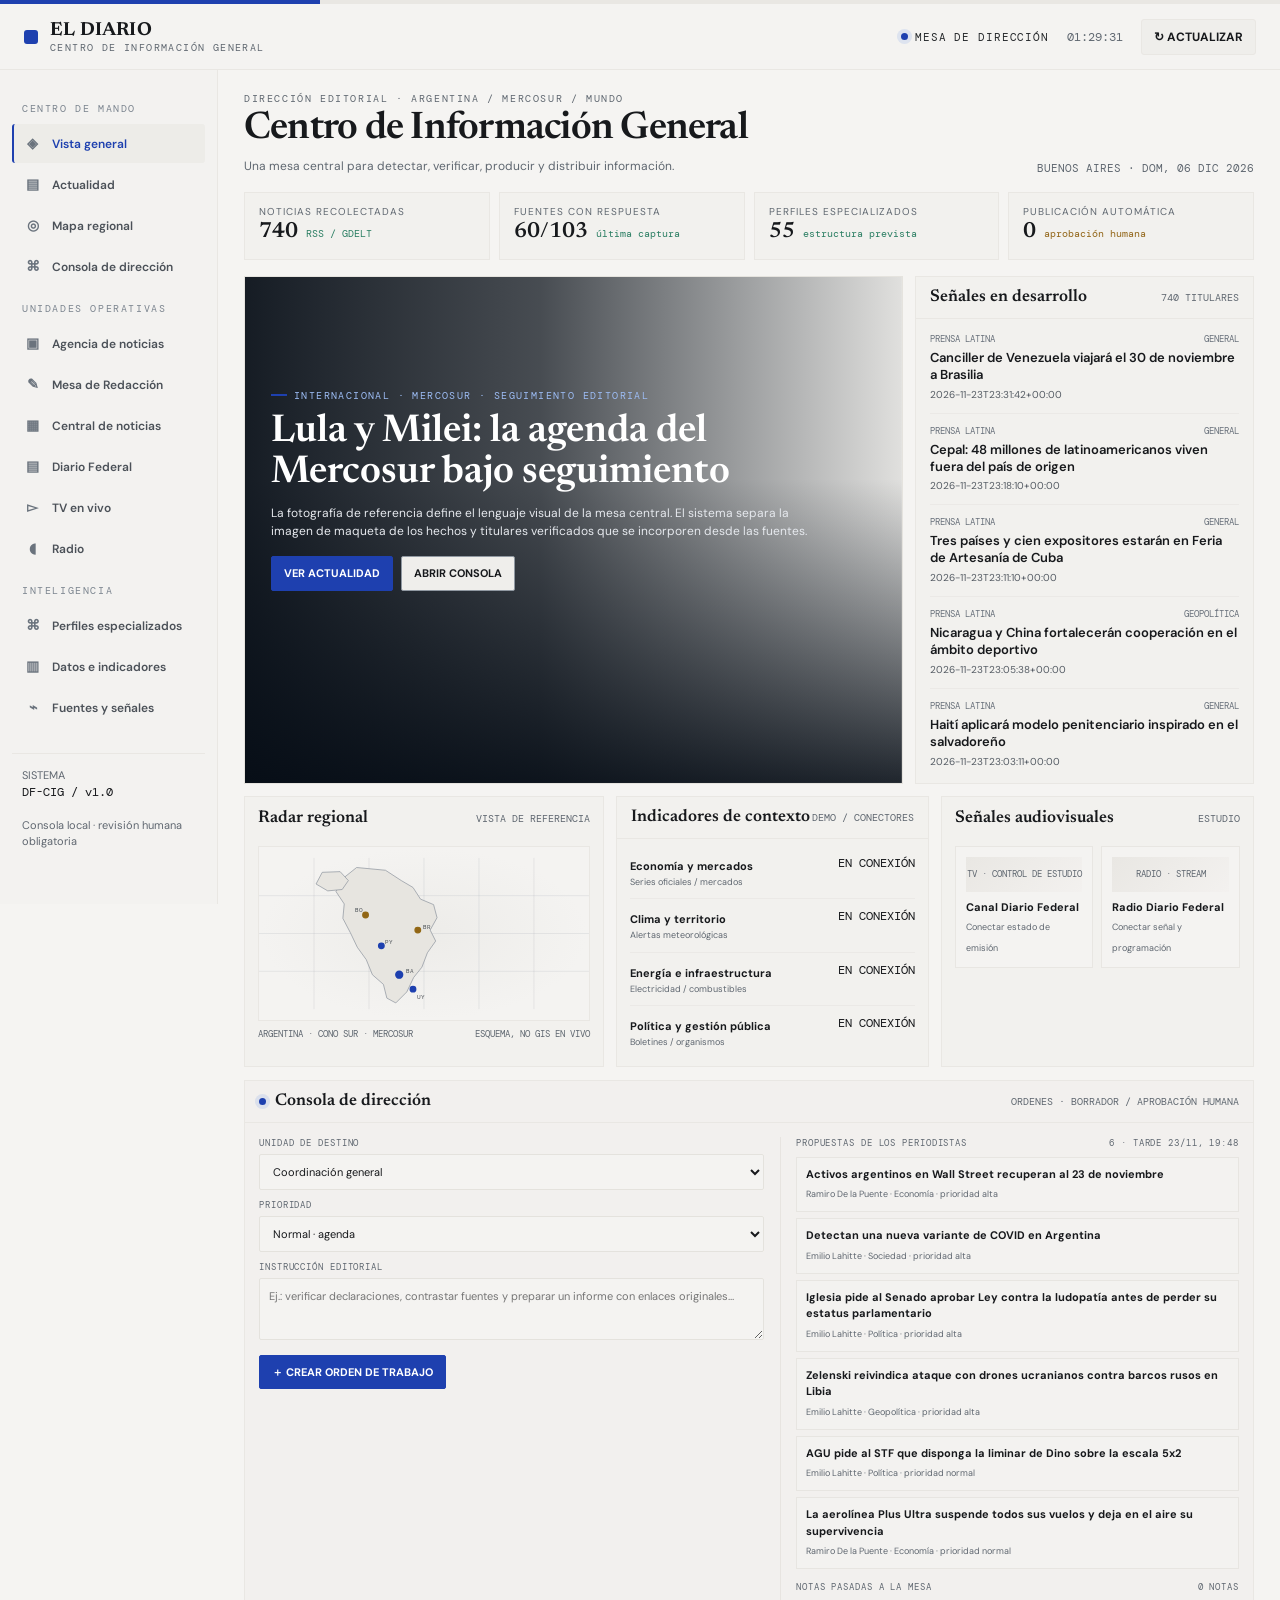
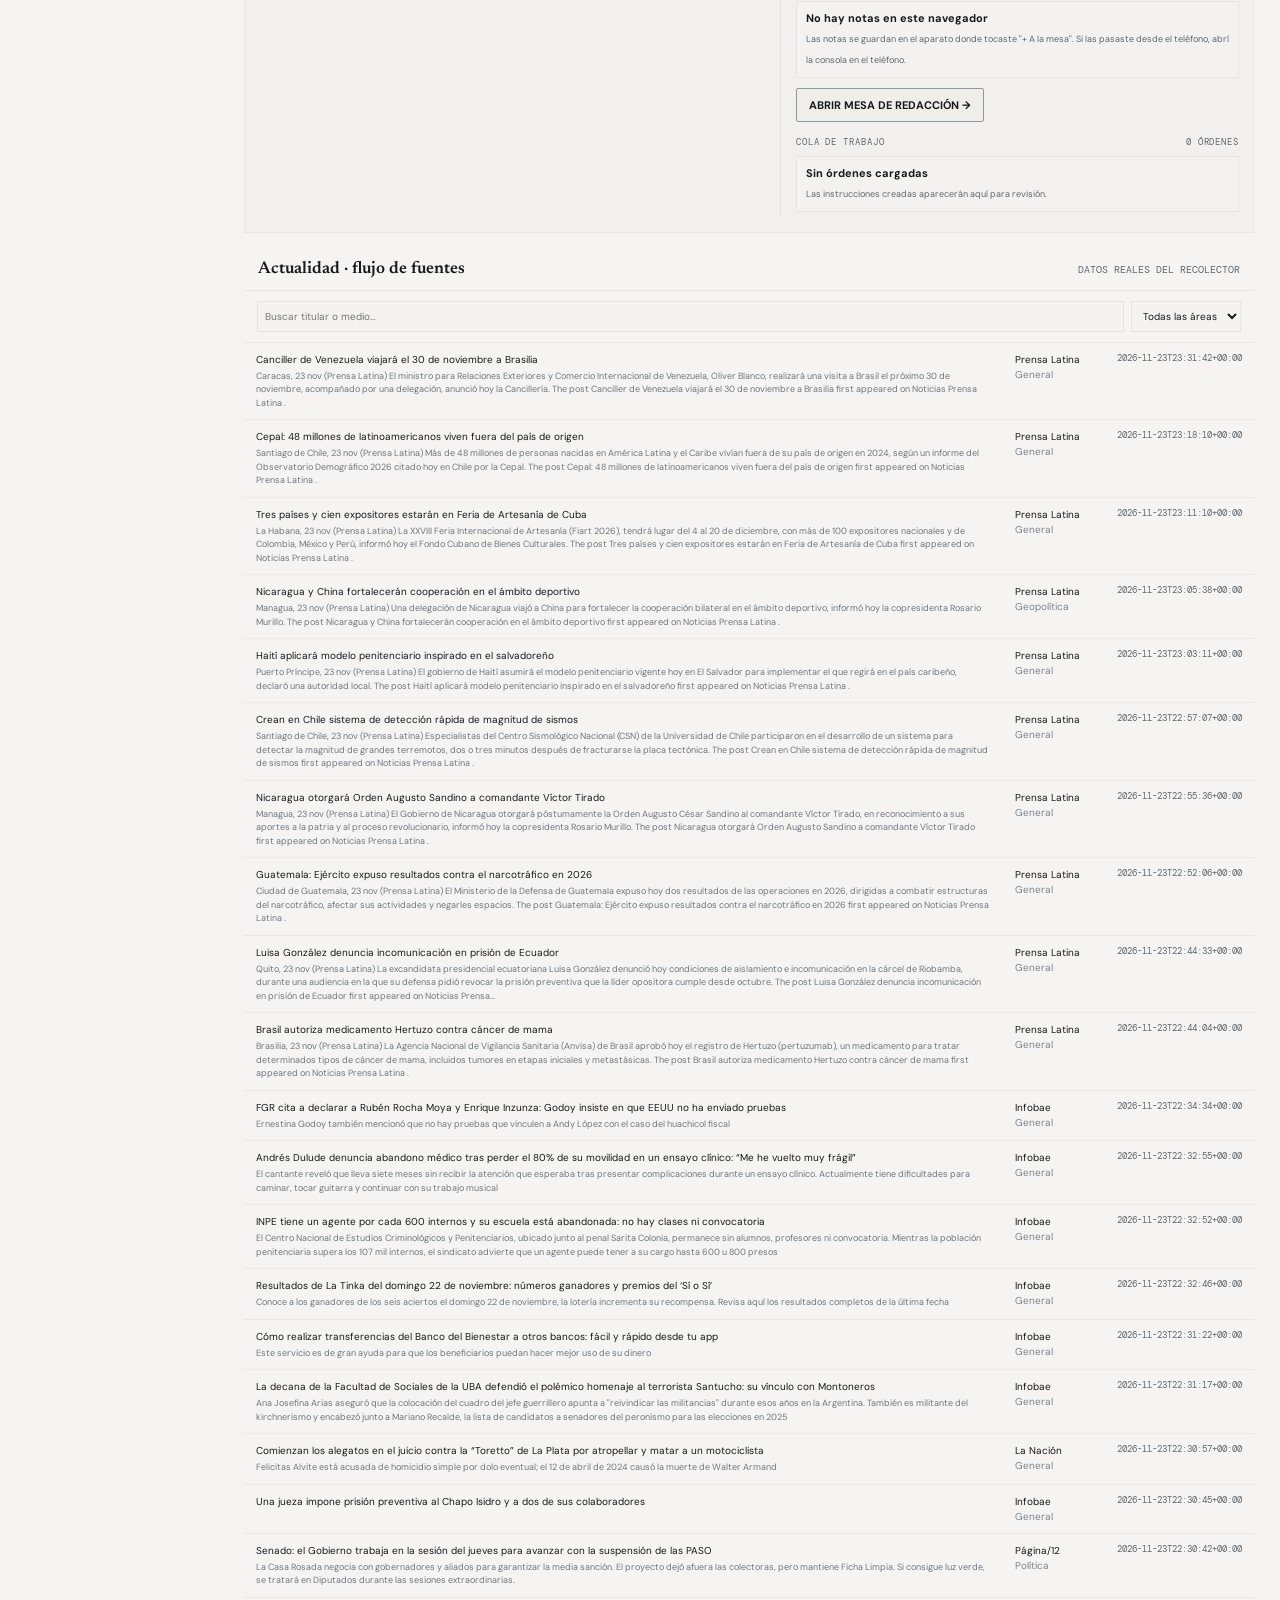
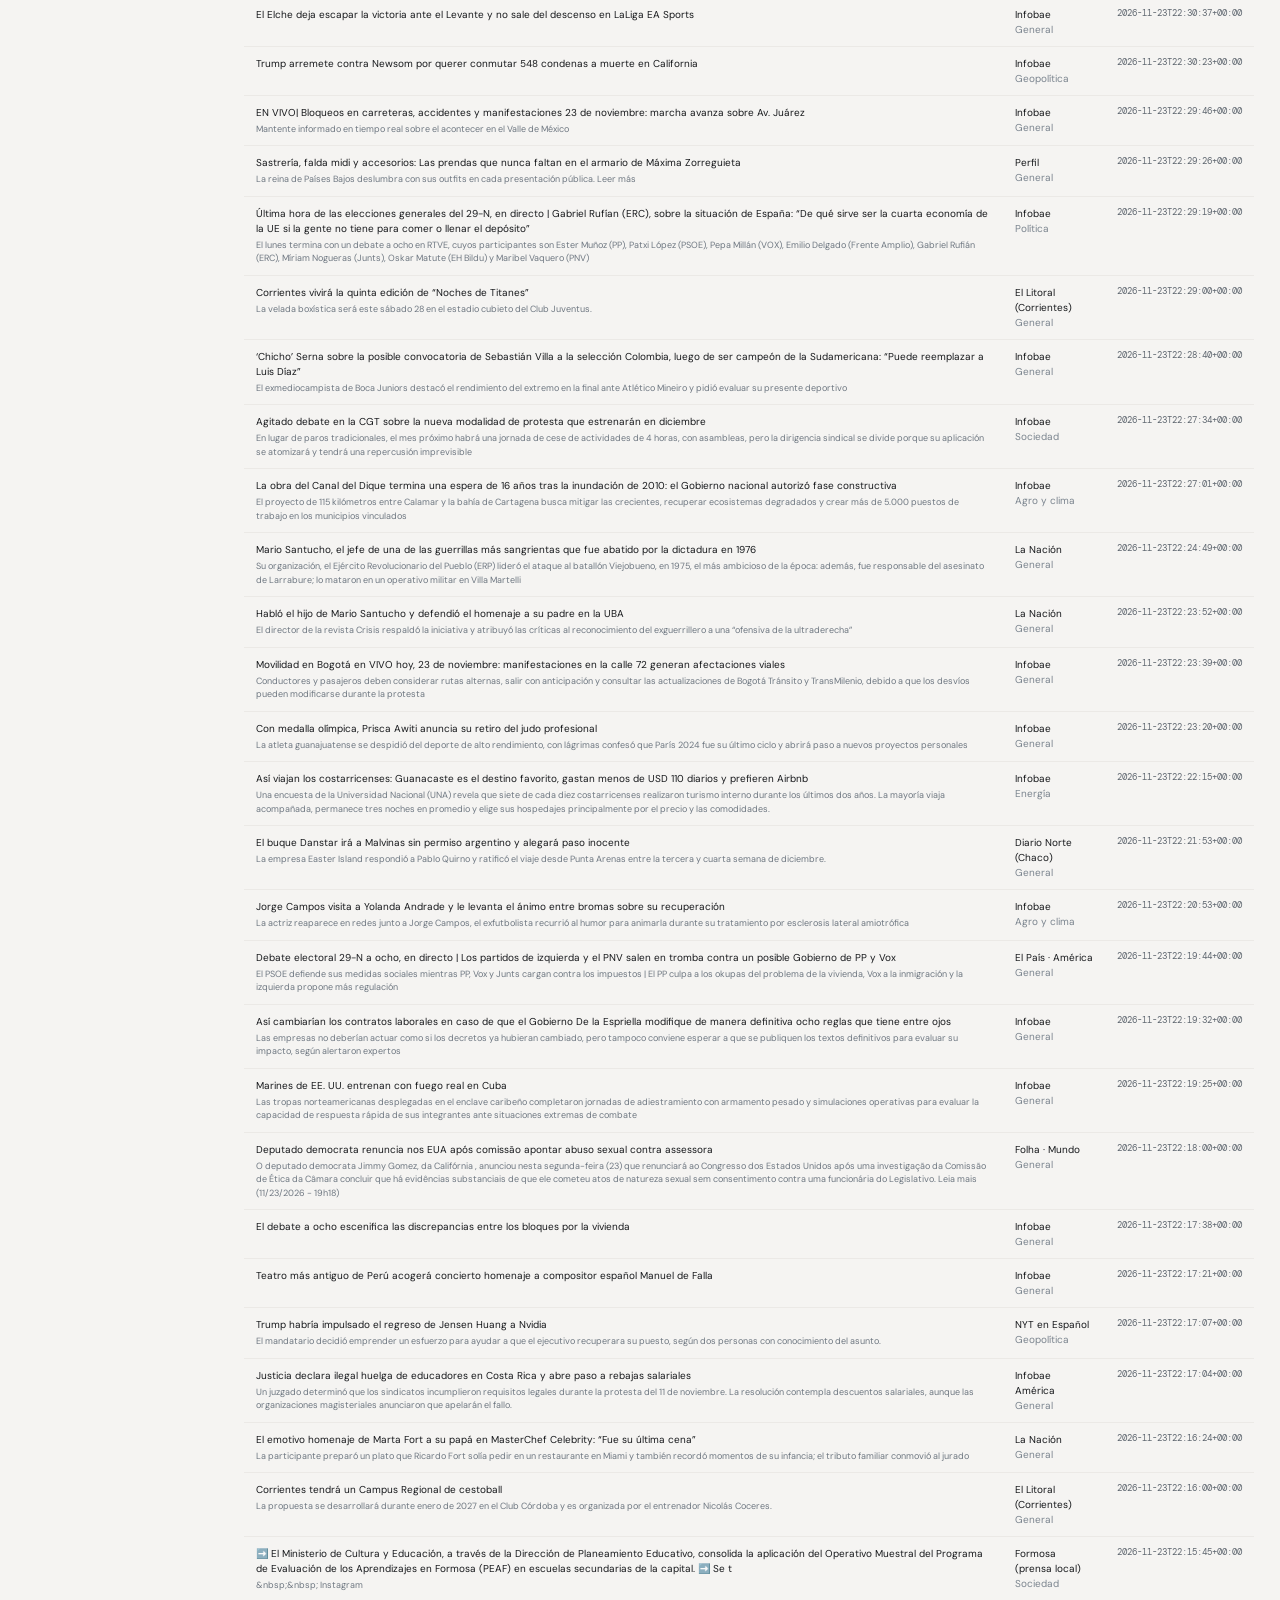
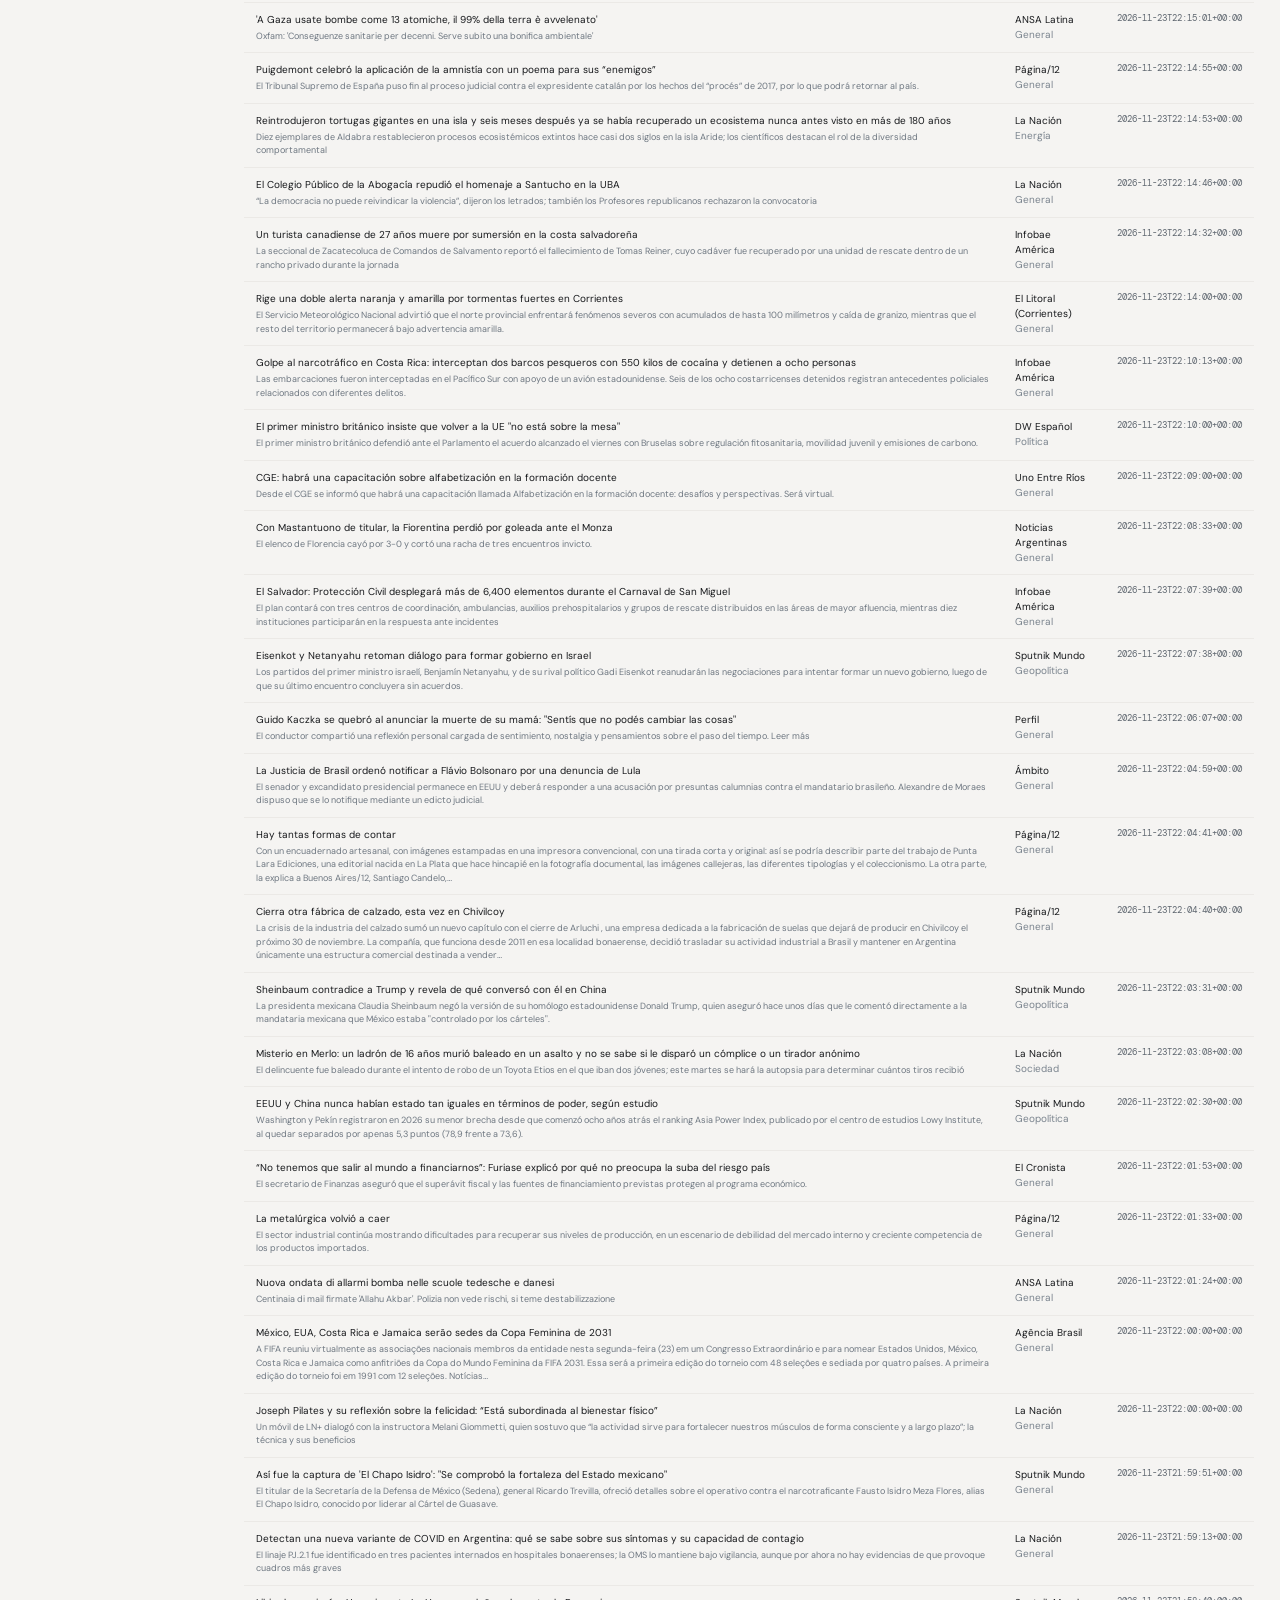
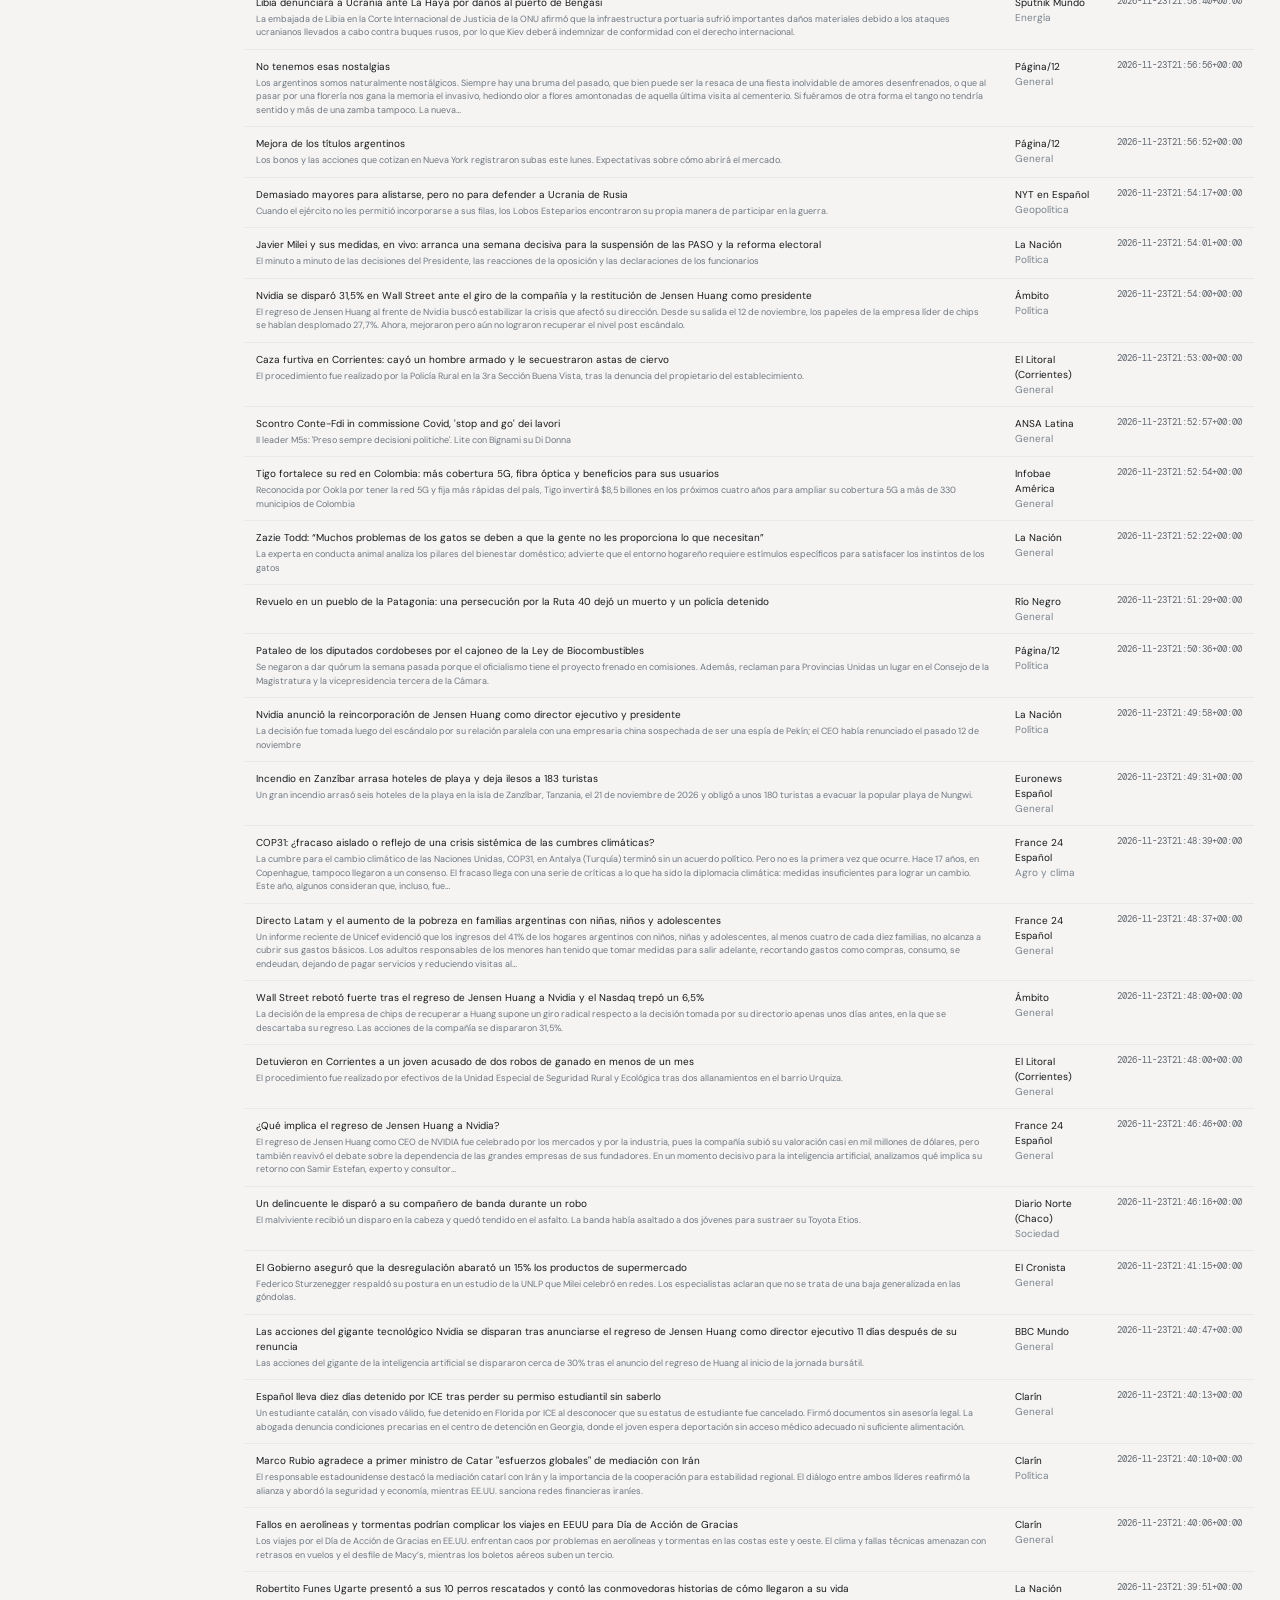
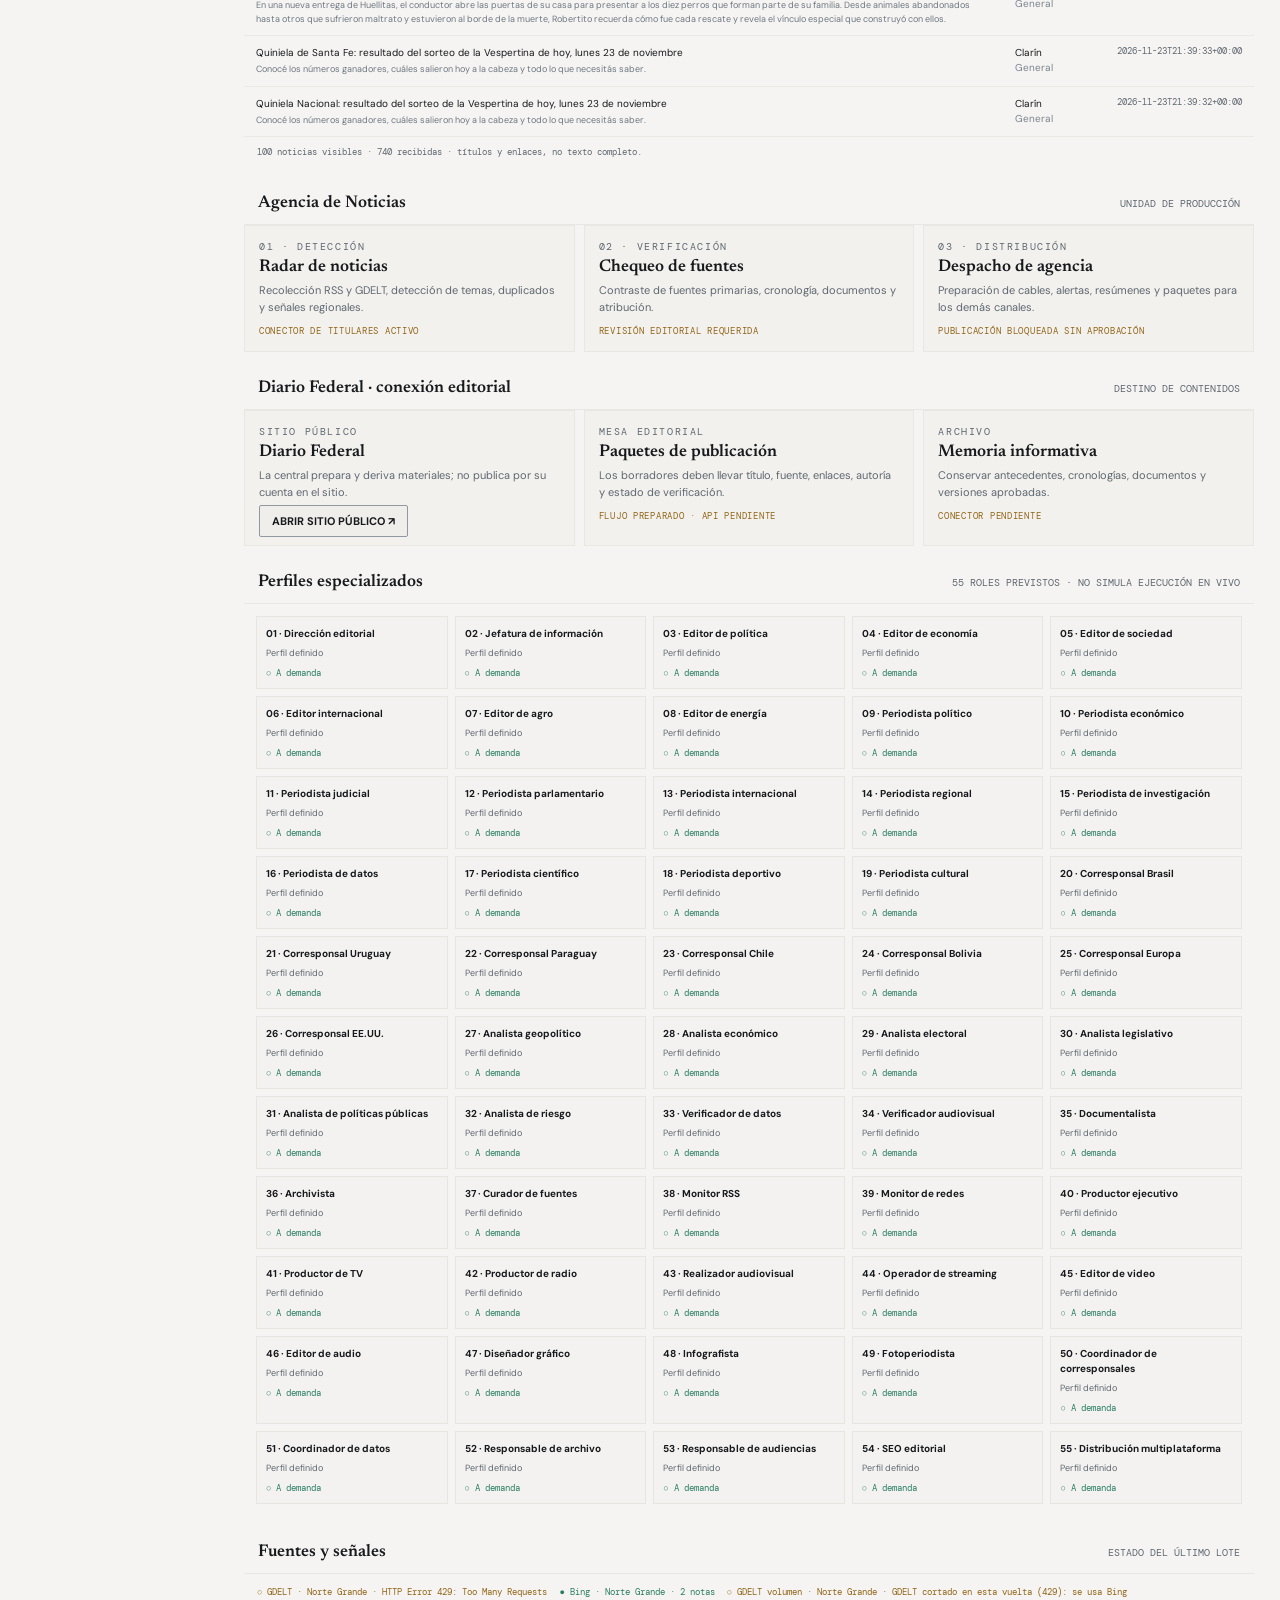
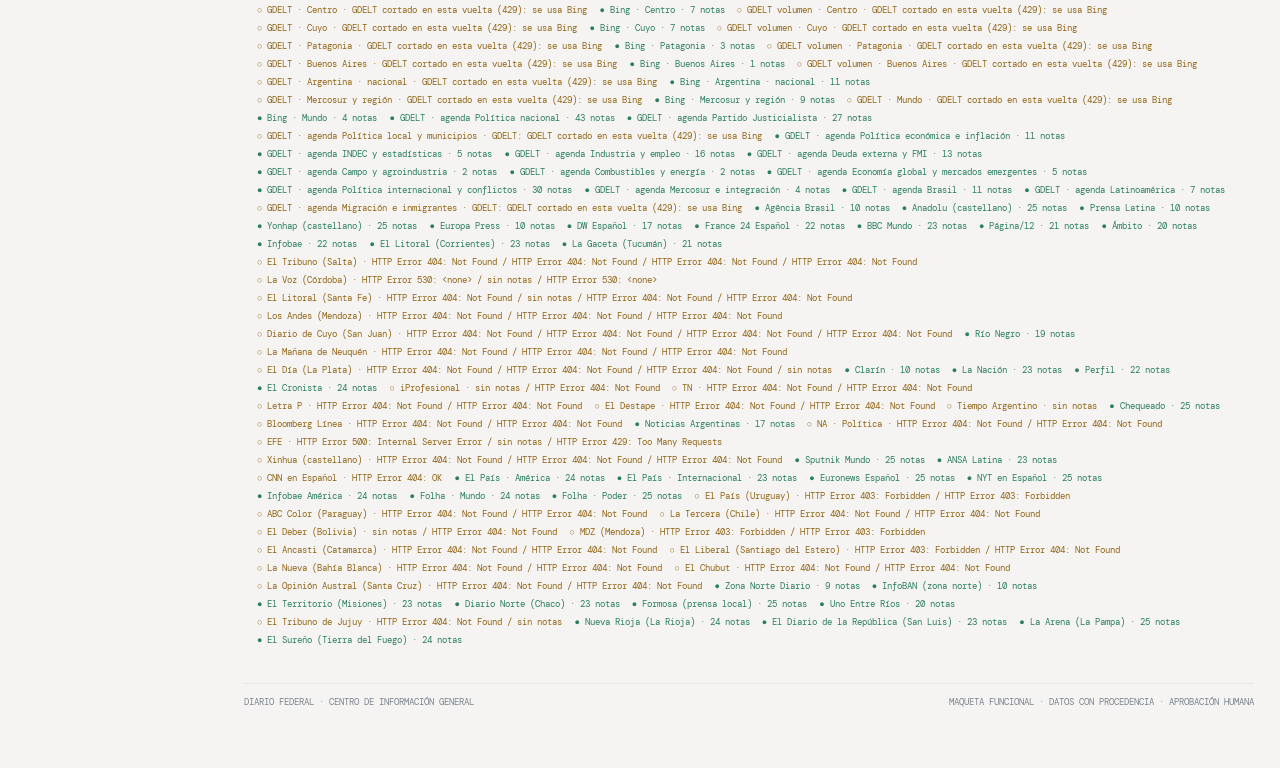
==== commit f9892973: "Central: menú ordenado en 4 partes (Hoy, Noticias, Mesa, Investigación), colores en azul y conteo de" ====
--- a/centro-mando.html
+++ b/centro-mando.html
@@ -9,17 +9,17 @@
 <link rel="preconnect" href="https://fonts.gstatic.com" crossorigin>
 <link href="https://fonts.googleapis.com/css2?family=DM+Mono:wght@400;500&family=DM+Sans:wght@400;500;600;700;800&family=Newsreader:opsz,wght@6..72,500;6..72,600;6..72,700&display=swap" rel="stylesheet">
 <style>
-:root{color-scheme:light;--bg:#F5F4F2;--panel:#F2F1EE;--panel2:#EFEEEB;--line:#E9E7E3;--muted:#5F6770;--text:#17191C;--red:#B5121B;--amber:#926517;--green:#2A7E62;--blue:#185290;--serif:"Newsreader",Georgia,serif;--sans:"DM Sans",Arial,sans-serif;--mono:"DM Mono",monospace}
+:root{color-scheme:light;--bg:#F5F4F2;--panel:#F2F1EE;--panel2:#EFEEEB;--line:#E9E7E3;--muted:#5F6770;--text:#17191C;--red:#1E40AF;--amber:#926517;--green:#2A7E62;--blue:#185290;--serif:"Newsreader",Georgia,serif;--sans:"DM Sans",Arial,sans-serif;--mono:"DM Mono",monospace}
 *{box-sizing:border-box}html{scroll-behavior:smooth}body{margin:0;background:var(--bg);color:var(--text);font:14px/1.5 var(--sans)}button,input,select,textarea{font:inherit}button,a{ -webkit-tap-highlight-color:transparent}a{color:inherit;text-decoration:none}button{color:inherit;cursor:pointer}
-.topline{height:4px;background:linear-gradient(90deg,var(--red) 0 18%,#B5121B 18% 25%,#E9E7E3 25% 100%)}
+.topline{height:4px;background:linear-gradient(90deg,var(--red) 0 18%,#1E40AF 18% 25%,#E9E7E3 25% 100%)}
 header{height:66px;border-bottom:1px solid var(--line);display:flex;align-items:center;justify-content:space-between;padding:0 24px;background:#F4F3F1;position:sticky;top:0;z-index:20}
 .brand{display:flex;align-items:center;gap:12px}.brand-mark{width:28px;height:28px;background:var(--red);display:grid;place-items:center;font-weight:900;color:#fff;clip-path:polygon(0 0,100% 0,100% 72%,72% 100%,0 100%)}.brand strong{font:700 19px var(--serif);letter-spacing:.01em}.brand small{display:block;color:var(--muted);font:10px var(--mono);letter-spacing:.14em;text-transform:uppercase}
-.head-right{display:flex;align-items:center;gap:18px}.live{display:flex;align-items:center;gap:7px;color:#25282B;font:11px var(--mono);letter-spacing:.08em}.pulse{width:7px;height:7px;border-radius:50%;background:var(--red);box-shadow:0 0 0 4px #ed3f5020}.clock{font:12px var(--mono);color:var(--muted)}.head-button{border:1px solid var(--line);background:var(--panel2);padding:8px 12px;border-radius:3px;font-size:12px;font-weight:700}
+.head-right{display:flex;align-items:center;gap:18px}.live{display:flex;align-items:center;gap:7px;color:#25282B;font:11px var(--mono);letter-spacing:.08em}.pulse{width:7px;height:7px;border-radius:50%;background:var(--red);box-shadow:0 0 0 4px #3B6FE020}.clock{font:12px var(--mono);color:var(--muted)}.head-button{border:1px solid var(--line);background:var(--panel2);padding:8px 12px;border-radius:3px;font-size:12px;font-weight:700}
 .shell{display:grid;grid-template-columns:218px minmax(0,1fr);min-height:calc(100vh - 70px)}
 aside{background:#F3F2F0;border-right:1px solid var(--line);padding:18px 12px;position:sticky;top:66px;height:calc(100vh - 66px);overflow:auto}
 .nav-label{font:10px var(--mono);letter-spacing:.16em;color:#7C858F;padding:14px 10px 7px;text-transform:uppercase}
 .nav a{display:flex;align-items:center;gap:11px;padding:9px 10px;border-radius:3px;color:#4B5158;font-weight:600;font-size:12px;margin:2px 0;border-left:2px solid transparent}
-.nav a:hover,.nav a.active{background:#EDECE8;color:#16181D}.nav a.active{border-left-color:var(--red);color:#B5121B}.nav-icon{width:17px;text-align:center;color:#6A737D;font-size:14px}
+.nav a:hover,.nav a.active{background:#EDECE8;color:#16181D}.nav a.active{border-left-color:var(--red);color:#1E40AF}.nav-icon{width:17px;text-align:center;color:#6A737D;font-size:14px}
 .side-foot{margin-top:26px;padding:13px 10px;border-top:1px solid var(--line);color:var(--muted);font-size:11px}.side-foot b{color:var(--text);font:12px var(--mono)}
 main{min-width:0;padding:22px 26px 60px;max-width:1700px;width:100%;margin:auto}
 .eyebrow{font:10px var(--mono);letter-spacing:.16em;color:var(--muted);text-transform:uppercase}
@@ -29,22 +29,22 @@
 .lead{position:relative;min-height:340px;overflow:hidden;border:1px solid #E5E3DE;background:#F3F2EF}
 .lead-img{position:absolute;inset:0;background-image:linear-gradient(90deg,rgba(5,12,21,.93) 0%,rgba(5,12,21,.72) 45%,rgba(5,12,21,.08) 100%),linear-gradient(0deg,rgba(5,12,21,.88),transparent 60%),url("https://cdn.openart.ai/watermarked_images/pI01BQFVyAnFXuA50Wxl/thumbnail_3cb10696_1793999037068.webp");background-size:cover;background-position:center}
 .lead-content{position:relative;z-index:1;padding:26px;max-width:690px;min-height:340px;display:flex;flex-direction:column;justify-content:flex-end}
-.kicker{display:inline-flex;align-items:center;gap:7px;color:#B5121B;font:10px var(--mono);letter-spacing:.14em;text-transform:uppercase;margin-bottom:10px}.kicker:before{content:"";width:16px;height:2px;background:var(--red)}
-.lead h2{font:600 clamp(27px,3vw,39px)/1.06 var(--serif);max-width:610px;margin:0 0 11px}.lead h2{color:#fff}.lead .kicker{color:#ff9ba4}.lead p{color:#e6e9ee;max-width:550px;font-size:12px;margin:0 0 16px}.lead-actions{display:flex;gap:8px;flex-wrap:wrap}
+.kicker{display:inline-flex;align-items:center;gap:7px;color:#1E40AF;font:10px var(--mono);letter-spacing:.14em;text-transform:uppercase;margin-bottom:10px}.kicker:before{content:"";width:16px;height:2px;background:var(--red)}
+.lead h2{font:600 clamp(27px,3vw,39px)/1.06 var(--serif);max-width:610px;margin:0 0 11px}.lead h2{color:#fff}.lead .kicker{color:#9DBDF5}.lead p{color:#e6e9ee;max-width:550px;font-size:12px;margin:0 0 16px}.lead-actions{display:flex;gap:8px;flex-wrap:wrap}
 .btn{border:1px solid #9098A1;background:#EFEEEB;padding:8px 12px;border-radius:2px;font-size:11px;font-weight:700}.btn.primary{background:var(--red);border-color:var(--red);color:#fff}.btn:hover{filter:brightness(1.15)}
 .feed-panel,.panel{border:1px solid var(--line);background:var(--panel);min-width:0}
 .panel-head{display:flex;align-items:center;justify-content:space-between;padding:12px 14px;border-bottom:1px solid var(--line)}.panel-head h3{margin:0;font:600 17px var(--serif)}.panel-head span{font:10px var(--mono);color:var(--muted)}
-.feed-list{padding:3px 14px}.feed-item{padding:11px 0;border-bottom:1px solid #EBE9E6}.feed-item:last-child{border:0}.feed-meta{display:flex;justify-content:space-between;gap:10px;color:#69717B;font:9px var(--mono);text-transform:uppercase}.feed-item h4{font:600 13px/1.3 var(--sans);margin:5px 0 3px}.feed-item p{margin:0;color:#545B63;font-size:10px}.feed-item a:hover h4{color:#B5121B}
+.feed-list{padding:3px 14px}.feed-item{padding:11px 0;border-bottom:1px solid #EBE9E6}.feed-item:last-child{border:0}.feed-meta{display:flex;justify-content:space-between;gap:10px;color:#69717B;font:9px var(--mono);text-transform:uppercase}.feed-item h4{font:600 13px/1.3 var(--sans);margin:5px 0 3px}.feed-item p{margin:0;color:#545B63;font-size:10px}.feed-item a:hover h4{color:#1E40AF}
 .lower{display:grid;grid-template-columns:1.15fr 1fr 1fr;gap:12px;margin-top:12px}
 .map-panel{padding:13px}.map-wrap{height:175px;background:radial-gradient(ellipse at center,#EDECE9,#F4F3F1 70%);border:1px solid #E9E7E3;margin-top:10px;overflow:hidden}.map-wrap svg{width:100%;height:100%}.map-caption{display:flex;justify-content:space-between;color:var(--muted);font:9px var(--mono);margin-top:7px}
-.map-land{fill:#E7E5E0;stroke:#8A929C;stroke-width:1}.map-grid{stroke:#A0A6AE;stroke-width:.6;opacity:.5;fill:none}.map-dot{fill:var(--red);stroke:#B5121B;stroke-width:2}.map-dot.alt{fill:var(--amber);stroke:#936915}
+.map-land{fill:#E7E5E0;stroke:#8A929C;stroke-width:1}.map-grid{stroke:#A0A6AE;stroke-width:.6;opacity:.5;fill:none}.map-dot{fill:var(--red);stroke:#1E40AF;stroke-width:2}.map-dot.alt{fill:var(--amber);stroke:#936915}
 .indicator-list{padding:7px 13px}.indicator{display:flex;justify-content:space-between;gap:10px;padding:9px 0;border-bottom:1px solid #EBE9E6}.indicator:last-child{border:0}.indicator b{font-size:11px}.indicator small{display:block;color:var(--muted);font-size:9px}.indicator strong{font:12px var(--mono);white-space:nowrap}
 .broadcast{padding:13px}.broadcast-grid{display:grid;grid-template-columns:1fr 1fr;gap:8px;margin-top:10px}.broadcast-card{background:#F4F3F1;border:1px solid #E8E6E2;padding:10px;min-height:78px}.broadcast-card .screen{height:35px;background:linear-gradient(135deg,#E9E7E3,#F3F1EF);display:flex;align-items:center;justify-content:center;color:#5F6770;font:9px var(--mono);margin-bottom:7px}.broadcast-card b{font-size:11px;display:block}.broadcast-card small{color:var(--muted);font-size:9px}
-.command{margin-top:13px;border:1px solid #E9E7E3;background:linear-gradient(110deg,#F2F0EE,#F2F0EE 65%)}.command .panel-head{border-color:#E9E7E3}.command .panel-head h3{display:flex;align-items:center;gap:9px}.command .panel-head h3:before{content:"";width:7px;height:7px;background:var(--red);border-radius:50%;box-shadow:0 0 0 4px #ed3f5020}
+.command{margin-top:13px;border:1px solid #E9E7E3;background:linear-gradient(110deg,#F2F0EE,#F2F0EE 65%)}.command .panel-head{border-color:#E9E7E3}.command .panel-head h3{display:flex;align-items:center;gap:9px}.command .panel-head h3:before{content:"";width:7px;height:7px;background:var(--red);border-radius:50%;box-shadow:0 0 0 4px #3B6FE020}
 .command-body{display:grid;grid-template-columns:1.1fr 1fr;gap:16px;padding:14px}.command-form label{display:block;color:var(--muted);font:9px var(--mono);letter-spacing:.1em;text-transform:uppercase;margin:0 0 5px}.command-form select,.command-form input,.command-form textarea{width:100%;border:1px solid #E4E2DD;background:#F4F3F1;color:var(--text);padding:9px;margin-bottom:9px;border-radius:2px;font-size:11px}.command-form textarea{min-height:62px;resize:vertical}.queue{border-left:1px solid #E7E4E0;padding-left:15px}.queue-head{display:flex;justify-content:space-between;color:var(--muted);font:9px var(--mono);letter-spacing:.1em;text-transform:uppercase;margin-bottom:8px}.queue-item{padding:8px 9px;border:1px solid #E7E5E1;background:#F3F2F0;margin-bottom:6px}.queue-item b{font-size:11px;display:block}.queue-item small{color:var(--muted);font-size:9px}.queue-item .pending{color:var(--amber);font:9px var(--mono)}
 .section{margin-top:16px;scroll-margin-top:85px}.section-grid{display:grid;grid-template-columns:repeat(3,1fr);gap:9px}.module-card{background:var(--panel);border:1px solid var(--line);padding:14px;min-height:120px}.module-card h3{font:600 17px var(--serif);margin:6px 0}.module-card p{font-size:11px;color:var(--muted);margin:0 0 10px}.module-card .state{font:9px var(--mono);color:var(--amber);text-transform:uppercase;letter-spacing:.08em}
 .agents{display:grid;grid-template-columns:repeat(5,1fr);gap:7px;padding:12px}.agent{border:1px solid #E7E5E1;background:#F3F2F0;padding:9px}.agent b{font-size:10px;display:block}.agent small{color:var(--muted);font-size:9px}.agent em{display:block;color:var(--green);font:9px var(--mono);font-style:normal;margin-top:5px}
-.news-tools{display:flex;gap:7px;padding:10px 13px;border-bottom:1px solid var(--line)}.news-tools input,.news-tools select{background:#F4F3F1;border:1px solid #E6E4DF;padding:7px;color:var(--text);font-size:10px;min-width:0}.news-tools input{flex:1}.news-table{width:100%;border-collapse:collapse}.news-table td{padding:9px 12px;border-bottom:1px solid #EBE9E6;font-size:10px;vertical-align:top}.news-table td:last-child{white-space:nowrap;color:var(--muted);font:9px var(--mono)}.news-table a:hover{color:#B5121B;text-decoration:underline}.news-status{padding:9px 13px;color:var(--muted);font:9px var(--mono)}
+.news-tools{display:flex;gap:7px;padding:10px 13px;border-bottom:1px solid var(--line)}.news-tools input,.news-tools select{background:#F4F3F1;border:1px solid #E6E4DF;padding:7px;color:var(--text);font-size:10px;min-width:0}.news-tools input{flex:1}.news-table{width:100%;border-collapse:collapse}.news-table td{padding:9px 12px;border-bottom:1px solid #EBE9E6;font-size:10px;vertical-align:top}.news-table td:last-child{white-space:nowrap;color:var(--muted);font:9px var(--mono)}.news-table a:hover{color:#1E40AF;text-decoration:underline}.news-status{padding:9px 13px;color:var(--muted);font:9px var(--mono)}
 footer{margin-top:25px;border-top:1px solid var(--line);padding-top:12px;color:#7C858F;font:9px var(--mono);display:flex;justify-content:space-between;gap:12px;flex-wrap:wrap}
 .toast{position:fixed;bottom:18px;left:50%;transform:translateX(-50%);background:#17191C;color:#F4F3F1;padding:10px 16px;border-radius:3px;font-size:11px;font-weight:700;z-index:50;display:none;box-shadow:0 8px 30px #0008}
 @media(max-width:1100px){.shell{grid-template-columns:185px minmax(0,1fr)}main{padding:20px 16px}.grid-main{grid-template-columns:1fr}.lower{grid-template-columns:1fr 1fr}.broadcast{grid-column:span 2}}
@@ -69,7 +69,7 @@
     <div class="nav-label">Unidades operativas</div>
     <a href="#agencia"><span class="nav-icon">▣</span>Agencia de noticias</a>
     <a href="mesa-redaccion-operativa.html"><span class="nav-icon">✎</span>Mesa de Redacción</a>
-    <a href="mesa-redaccion-operativa.html"><span class="nav-icon">▦</span>Mesa operativa avanzada</a>
+    <a href="index.html"><span class="nav-icon">▦</span>Central de noticias</a>
     <a href="#diario"><span class="nav-icon">▤</span>Diario Federal</a>
     <a href="#tv-radio"><span class="nav-icon">▻</span>TV en vivo</a>
     <a href="#tv-radio"><span class="nav-icon">◖</span>Radio</a>
@@ -175,7 +175,7 @@
 const escapeHTML=s=>String(s??"").replace(/[&<>"']/g,c=>({"&":"&amp;","<":"&lt;",">":"&gt;",'"':"&quot;","'":"&#39;"}[c]));
 let allNews=[];
 function renderNews(){const q=$("#newsSearch").value.toLowerCase(),f=$("#newsFilter").value;const rows=allNews.filter(n=>(!f||n.tema===f)&&(!q||((n.titulo||"")+" "+(n.medio||"")).toLowerCase().includes(q))).slice(0,100);$("#newsRows").innerHTML=rows.length?rows.map(n=>'<tr><td><a href="'+escapeHTML(n.url||"#")+'" target="_blank" rel="noopener">'+escapeHTML(n.titulo||"Sin título")+'</a><div style="color:#6E7781;font-size:9px;margin-top:3px">'+escapeHTML(n.resumen||"")+'</div></td><td>'+escapeHTML(n.medio||"Fuente sin identificar")+'<br><span style="color:#7A848E">'+escapeHTML(n.tema||"General")+'</span></td><td>'+escapeHTML(n.fecha||"")+'</td></tr>').join(""):'<tr><td>No hay resultados para ese filtro.</td></tr>';$("#newsStatus").textContent=rows.length+" noticias visibles · "+allNews.length+" recibidas · títulos y enlaces, no texto completo."}
-async function loadNews(){try{const res=await fetch("./datos/noticias.json?ts="+Date.now(),{cache:"no-store"});if(!res.ok)throw new Error("HTTP "+res.status);const data=await res.json();allNews=Array.isArray(data)?data:(data.noticias||data.items||(data.regiones?Object.values(data.regiones).flatMap(r=>Array.isArray(r.notas)?r.notas:[]):[]));const states=data.estado||[];$("#metricNews").textContent=allNews.length;$("#metricSources").textContent=states.filter(s=>s.ok).length+"/"+states.length;$("#feedCount").textContent=allNews.length+" TITULARES";$("#liveFeed").innerHTML=allNews.slice(0,5).map(n=>'<article class="feed-item"><div class="feed-meta"><span>'+escapeHTML(n.medio||n.pais||"FUENTE")+'</span><span>'+escapeHTML(n.tema||"GENERAL")+'</span></div><a href="'+escapeHTML(n.url||"#")+'" target="_blank" rel="noopener"><h4>'+escapeHTML(n.titulo||"Sin título")+'</h4></a><p>'+escapeHTML(n.fecha||"")+'</p></article>').join("")||'<div class="feed-item">No hay titulares en el archivo.</div>';$("#sourceStatus").innerHTML=states.length?states.map(s=>'<span style="display:inline-block;margin:3px 12px 3px 0;color:'+(s.ok?'var(--green)':'var(--amber)')+'">'+(s.ok?'● ':'○ ')+escapeHTML(s.fuente||"Fuente")+(s.ok?' · '+(s.notas||0)+' notas':' · '+escapeHTML(s.error||"sin respuesta"))+'</span>').join(""):"El archivo no contiene estado de fuentes.";renderNews()}catch(e){$("#metricNews").textContent="—";$("#metricSources").textContent="—";$("#feedCount").textContent="SIN DATOS";$("#liveFeed").innerHTML='<div class="feed-item"><h4>No se pudo leer el último lote</h4><p>'+escapeHTML(e.message)+' · revisá datos/noticias.json</p></div>';$("#newsRows").innerHTML='<tr><td>El archivo de noticias no está disponible.</td></tr>';$("#sourceStatus").textContent="No se pudo consultar el estado del recolector: "+e.message}}
+async function loadNews(){try{const res=await fetch("./datos/noticias.json?ts="+Date.now(),{cache:"no-store"});if(!res.ok)throw new Error("HTTP "+res.status);const data=await res.json();allNews=Array.isArray(data)?data:(data.noticias||data.items||(()=>{const grupos=[data.rss||[],...Object.values(data.zonas||{}).map(z=>Array.isArray(z.notas)?z.notas:(Array.isArray(z)?z:[])),...Object.values(data.regiones||{}).map(r=>Array.isArray(r.notas)?r.notas:[])];const vistos=new Set(),out=[];grupos.flat().forEach(n=>{const k=n&&(n.url||n.titulo);if(k&&!vistos.has(k)){vistos.add(k);out.push(n)}});return out.sort((a,b)=>String(b.fecha||"").localeCompare(String(a.fecha||"")))})());const states=data.estado||[];$("#metricNews").textContent=allNews.length;$("#metricSources").textContent=states.filter(s=>s.ok).length+"/"+states.length;$("#feedCount").textContent=allNews.length+" TITULARES";$("#liveFeed").innerHTML=allNews.slice(0,5).map(n=>'<article class="feed-item"><div class="feed-meta"><span>'+escapeHTML(n.medio||n.pais||"FUENTE")+'</span><span>'+escapeHTML(n.tema||"GENERAL")+'</span></div><a href="'+escapeHTML(n.url||"#")+'" target="_blank" rel="noopener"><h4>'+escapeHTML(n.titulo||"Sin título")+'</h4></a><p>'+escapeHTML(n.fecha||"")+'</p></article>').join("")||'<div class="feed-item">No hay titulares en el archivo.</div>';$("#sourceStatus").innerHTML=states.length?states.map(s=>'<span style="display:inline-block;margin:3px 12px 3px 0;color:'+(s.ok?'var(--green)':'var(--amber)')+'">'+(s.ok?'● ':'○ ')+escapeHTML(s.fuente||"Fuente")+(s.ok?' · '+(s.notas||0)+' notas':' · '+escapeHTML(s.error||"sin respuesta"))+'</span>').join(""):"El archivo no contiene estado de fuentes.";renderNews()}catch(e){$("#metricNews").textContent="—";$("#metricSources").textContent="—";$("#feedCount").textContent="SIN DATOS";$("#liveFeed").innerHTML='<div class="feed-item"><h4>No se pudo leer el último lote</h4><p>'+escapeHTML(e.message)+' · revisá datos/noticias.json</p></div>';$("#newsRows").innerHTML='<tr><td>El archivo de noticias no está disponible.</td></tr>';$("#sourceStatus").textContent="No se pudo consultar el estado del recolector: "+e.message}}
 $("#refreshNews").addEventListener("click",()=>{try{cargarPropuestas();renderNotas()}catch{}});$("#refreshNews").addEventListener("click",()=>loadNews().then(()=>toast("Se volvió a consultar el archivo de noticias.")));$("#newsSearch").addEventListener("input",renderNews);$("#newsFilter").addEventListener("change",renderNews);
 let queue=[];try{queue=JSON.parse(localStorage.getItem("df_cig_queue")||"[]")}catch{}
 function renderQueue(){$("#queueCount").textContent=queue.length+" ÓRDENES";$("#queueList").innerHTML=queue.length?queue.slice().reverse().map((x,i)=>'<div class="queue-item"><b>'+escapeHTML(x.target)+'</b><small>'+escapeHTML(x.priority)+' · '+escapeHTML(x.when)+'</small><p style="margin:5px 0;color:#383D42;font-size:10px">'+escapeHTML(x.text)+'</p><span class="pending">● PENDIENTE DE APROBACIÓN</span></div>').join(""):'<div class="queue-item"><b>Sin órdenes cargadas</b><small>Las instrucciones creadas aparecerán aquí para revisión.</small></div>'}
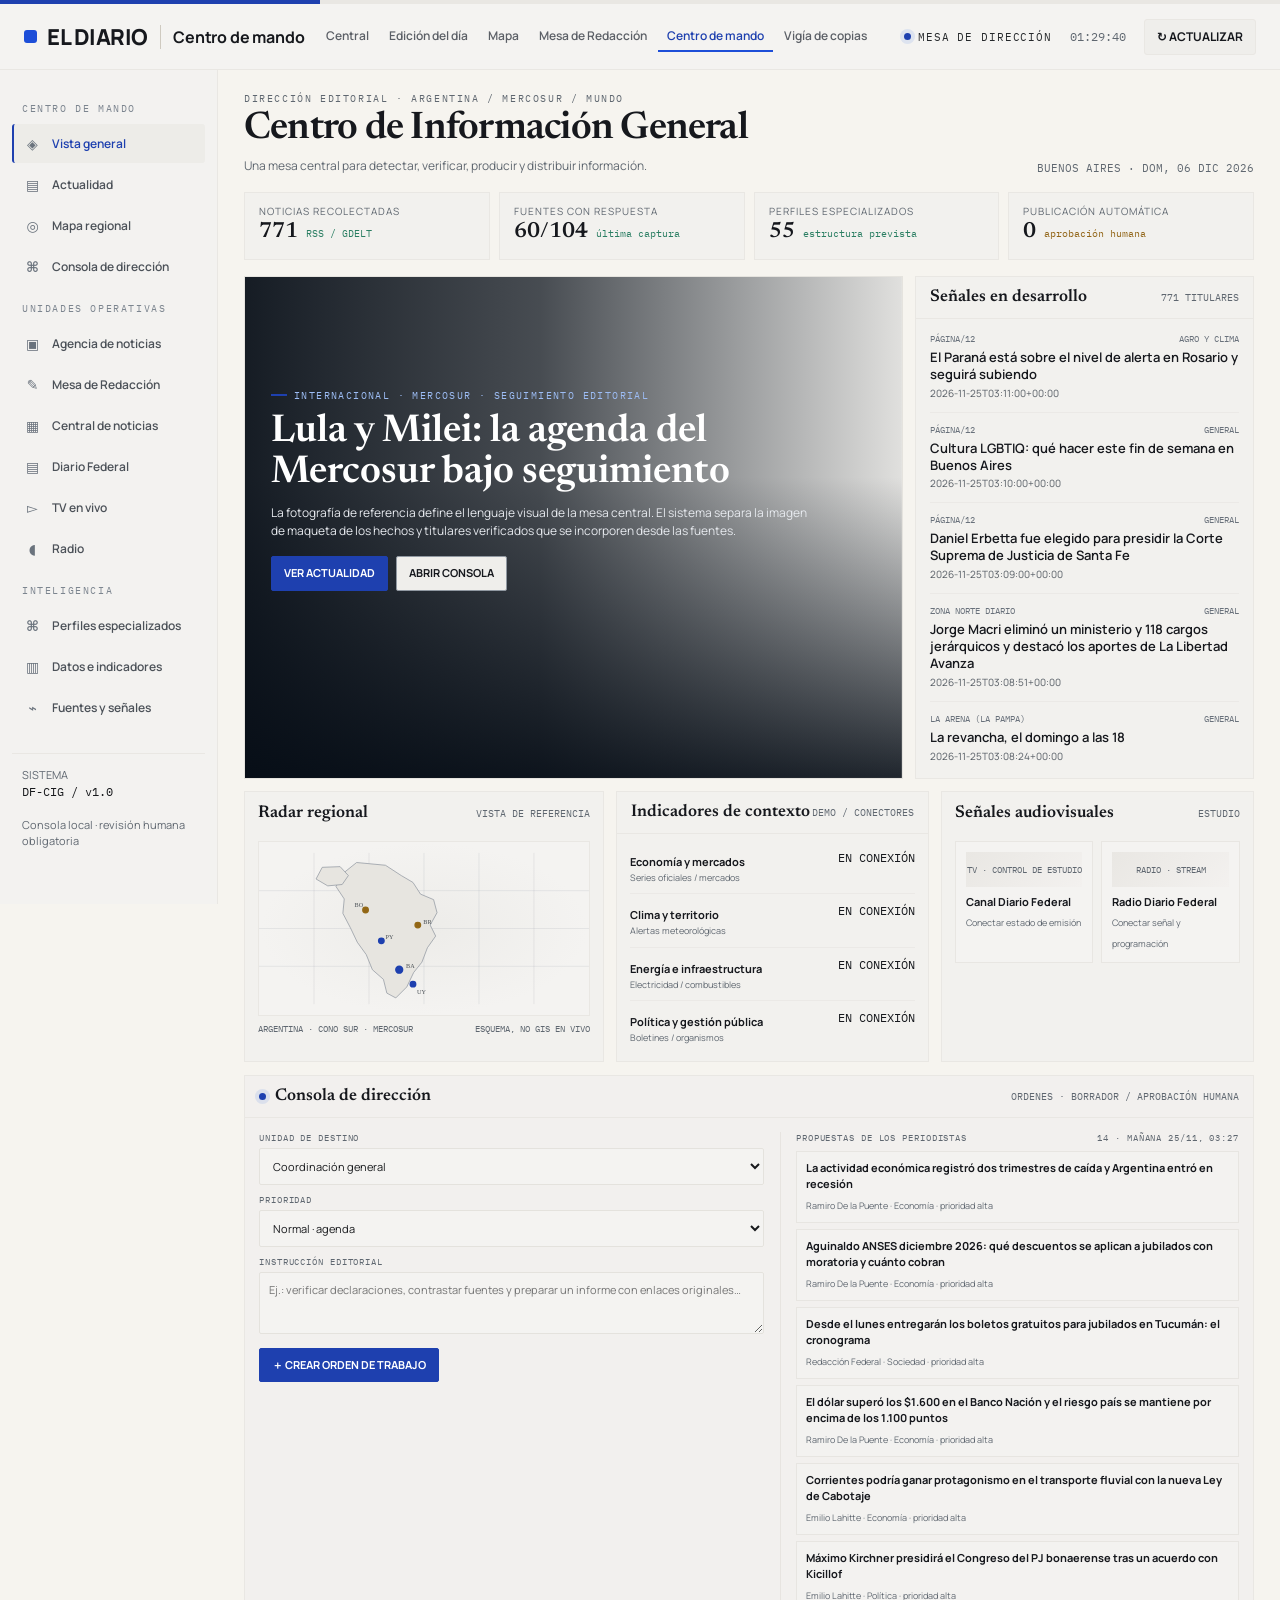
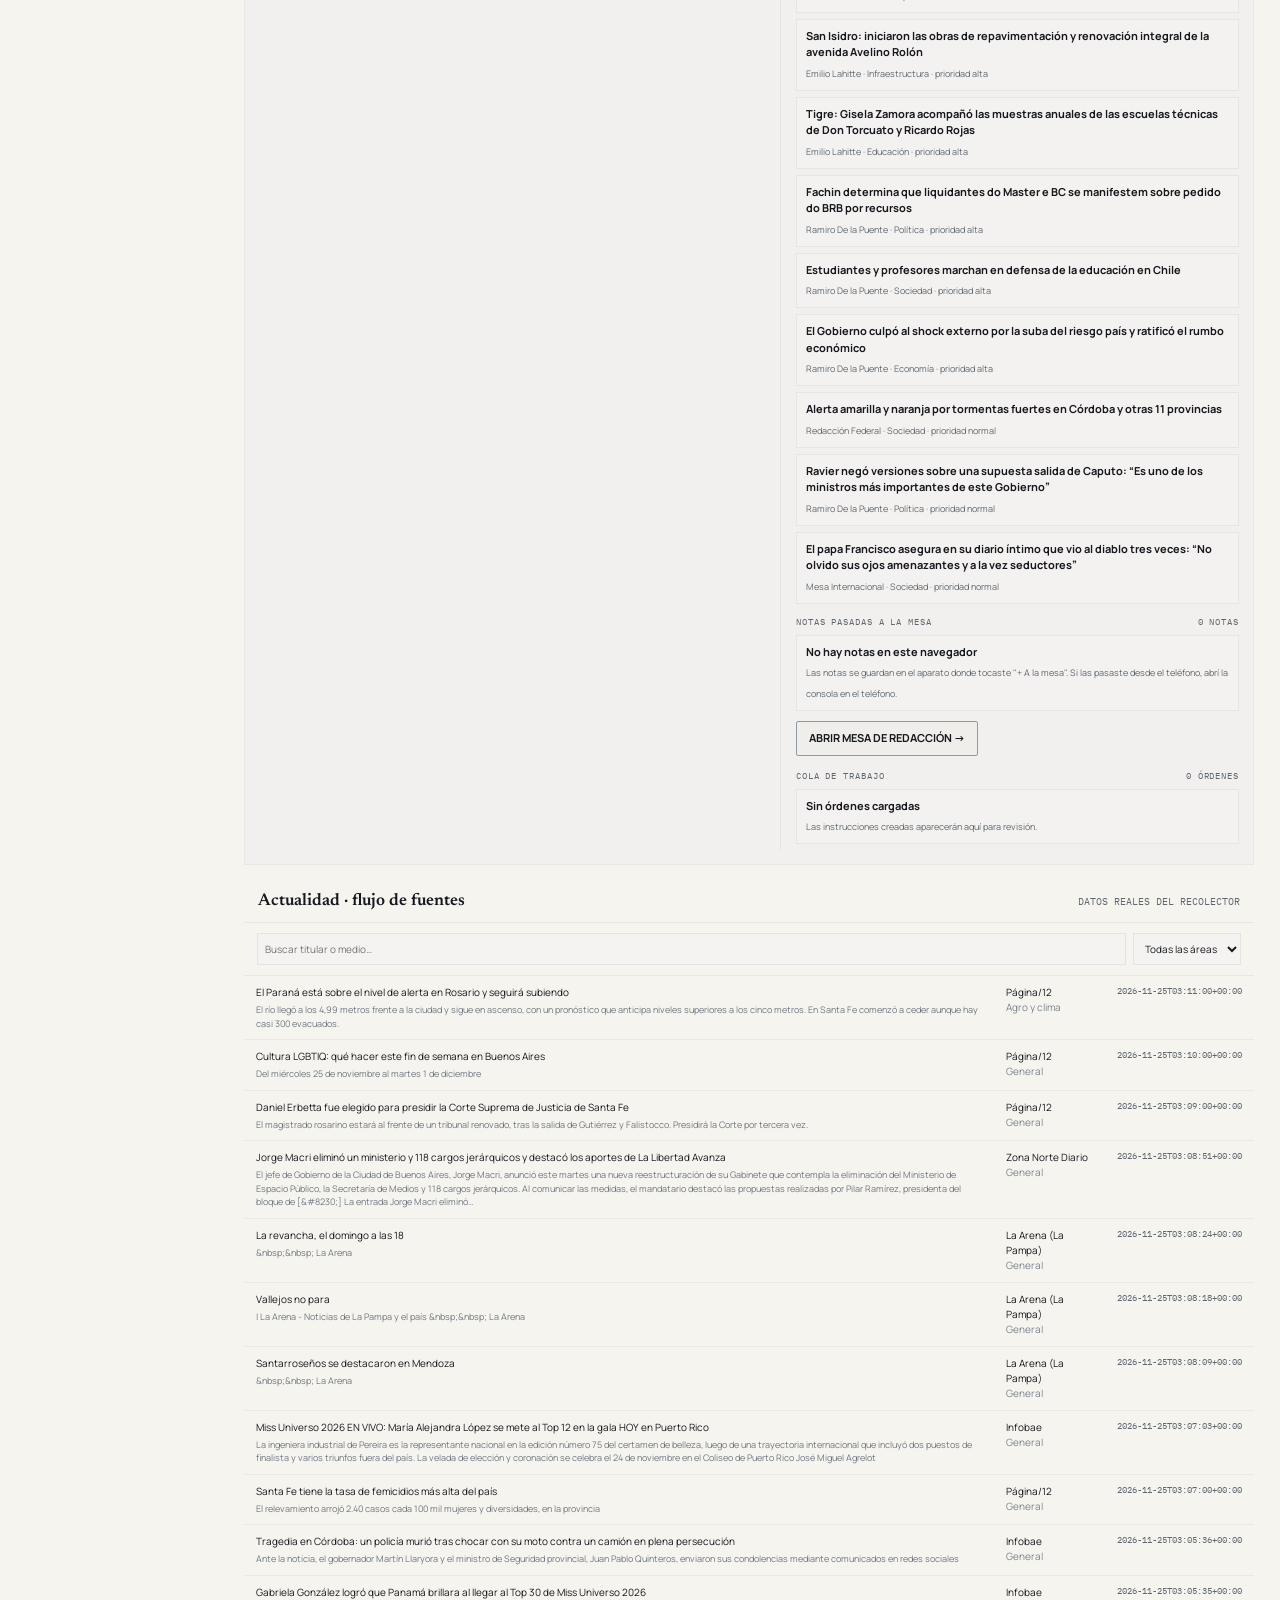
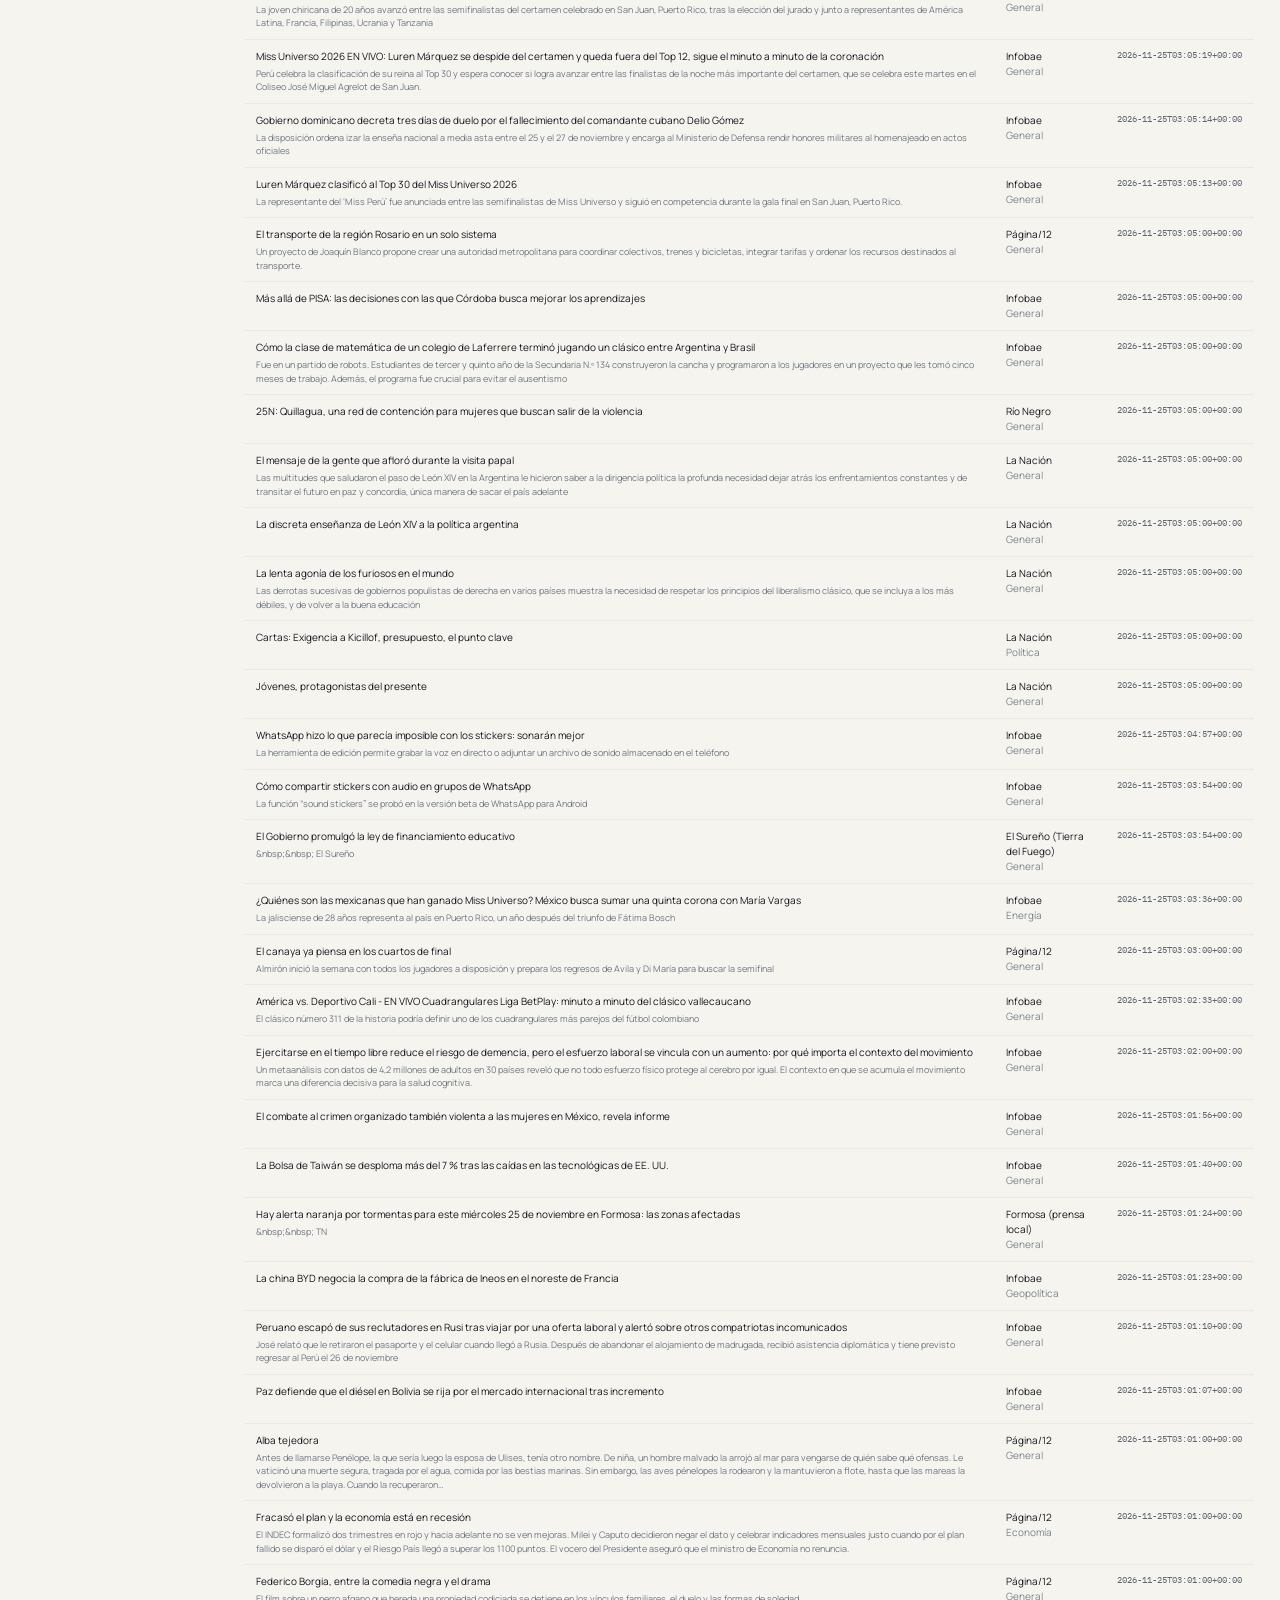
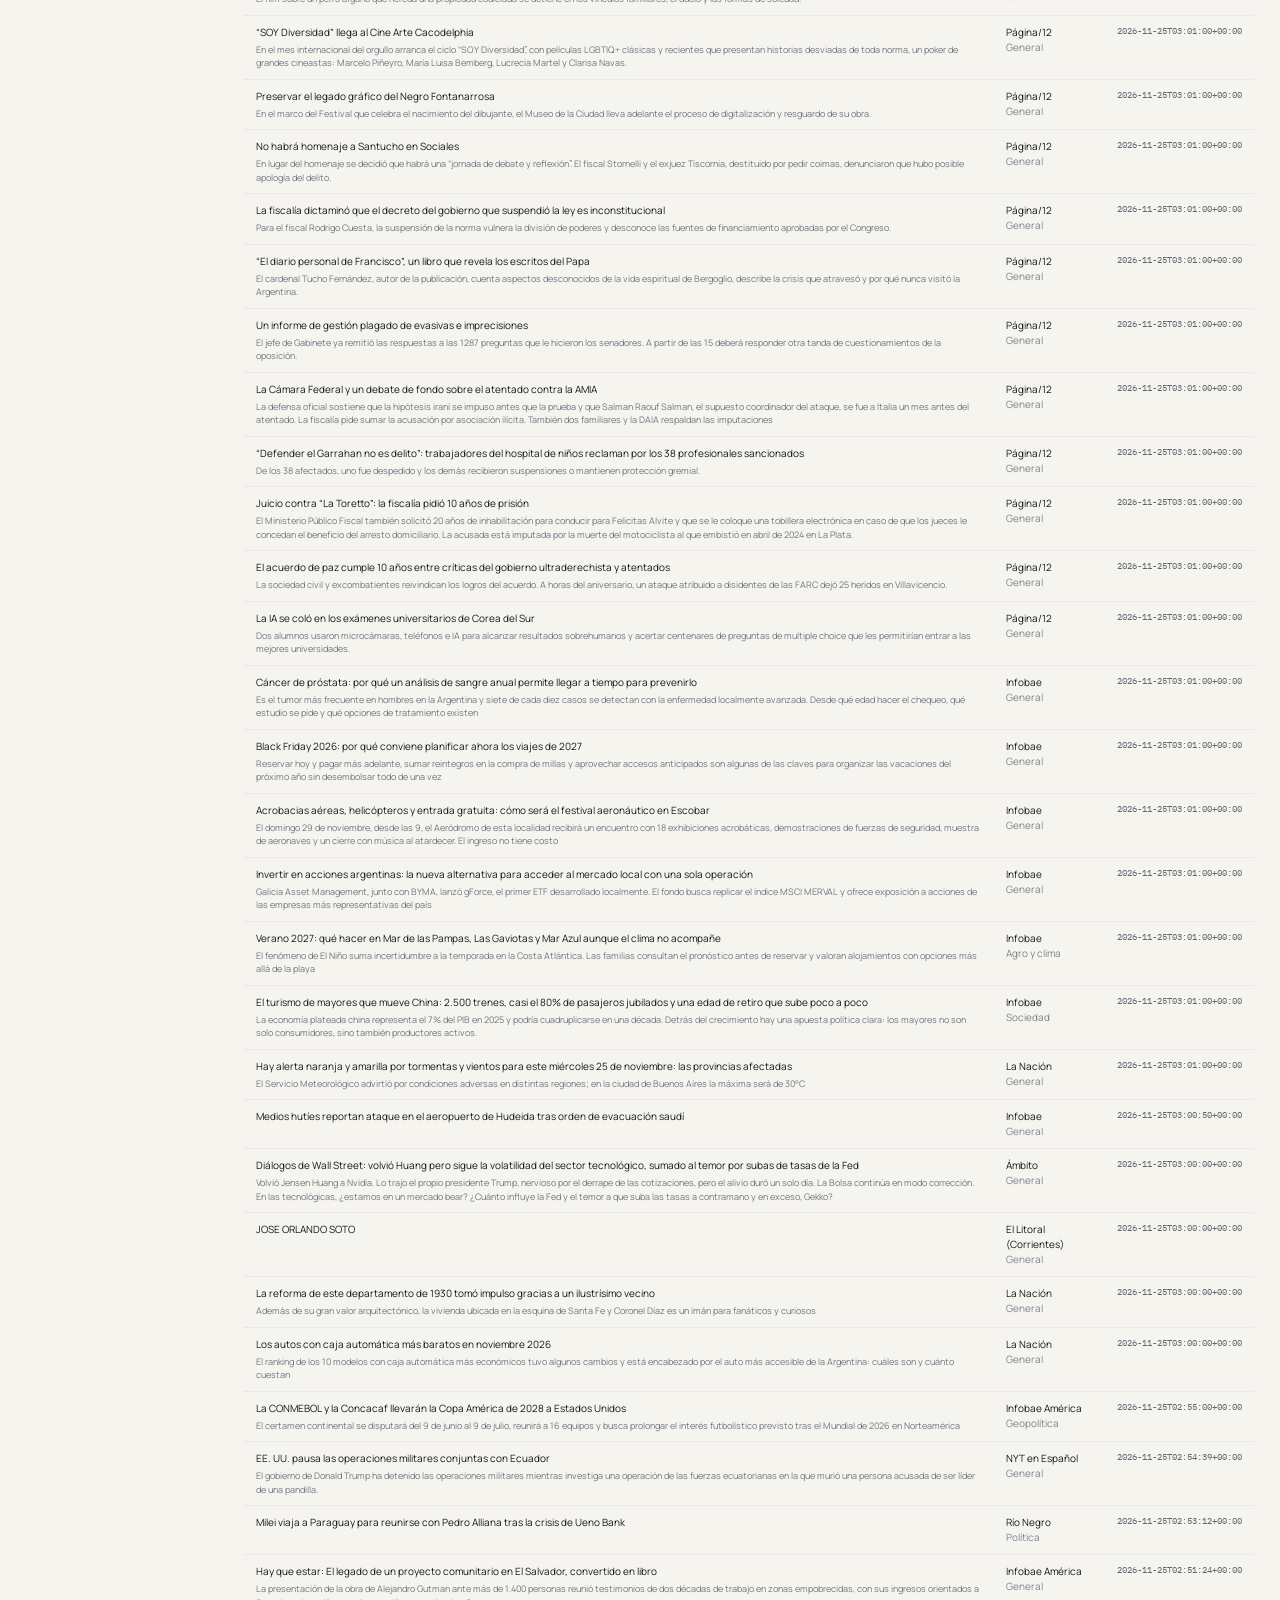
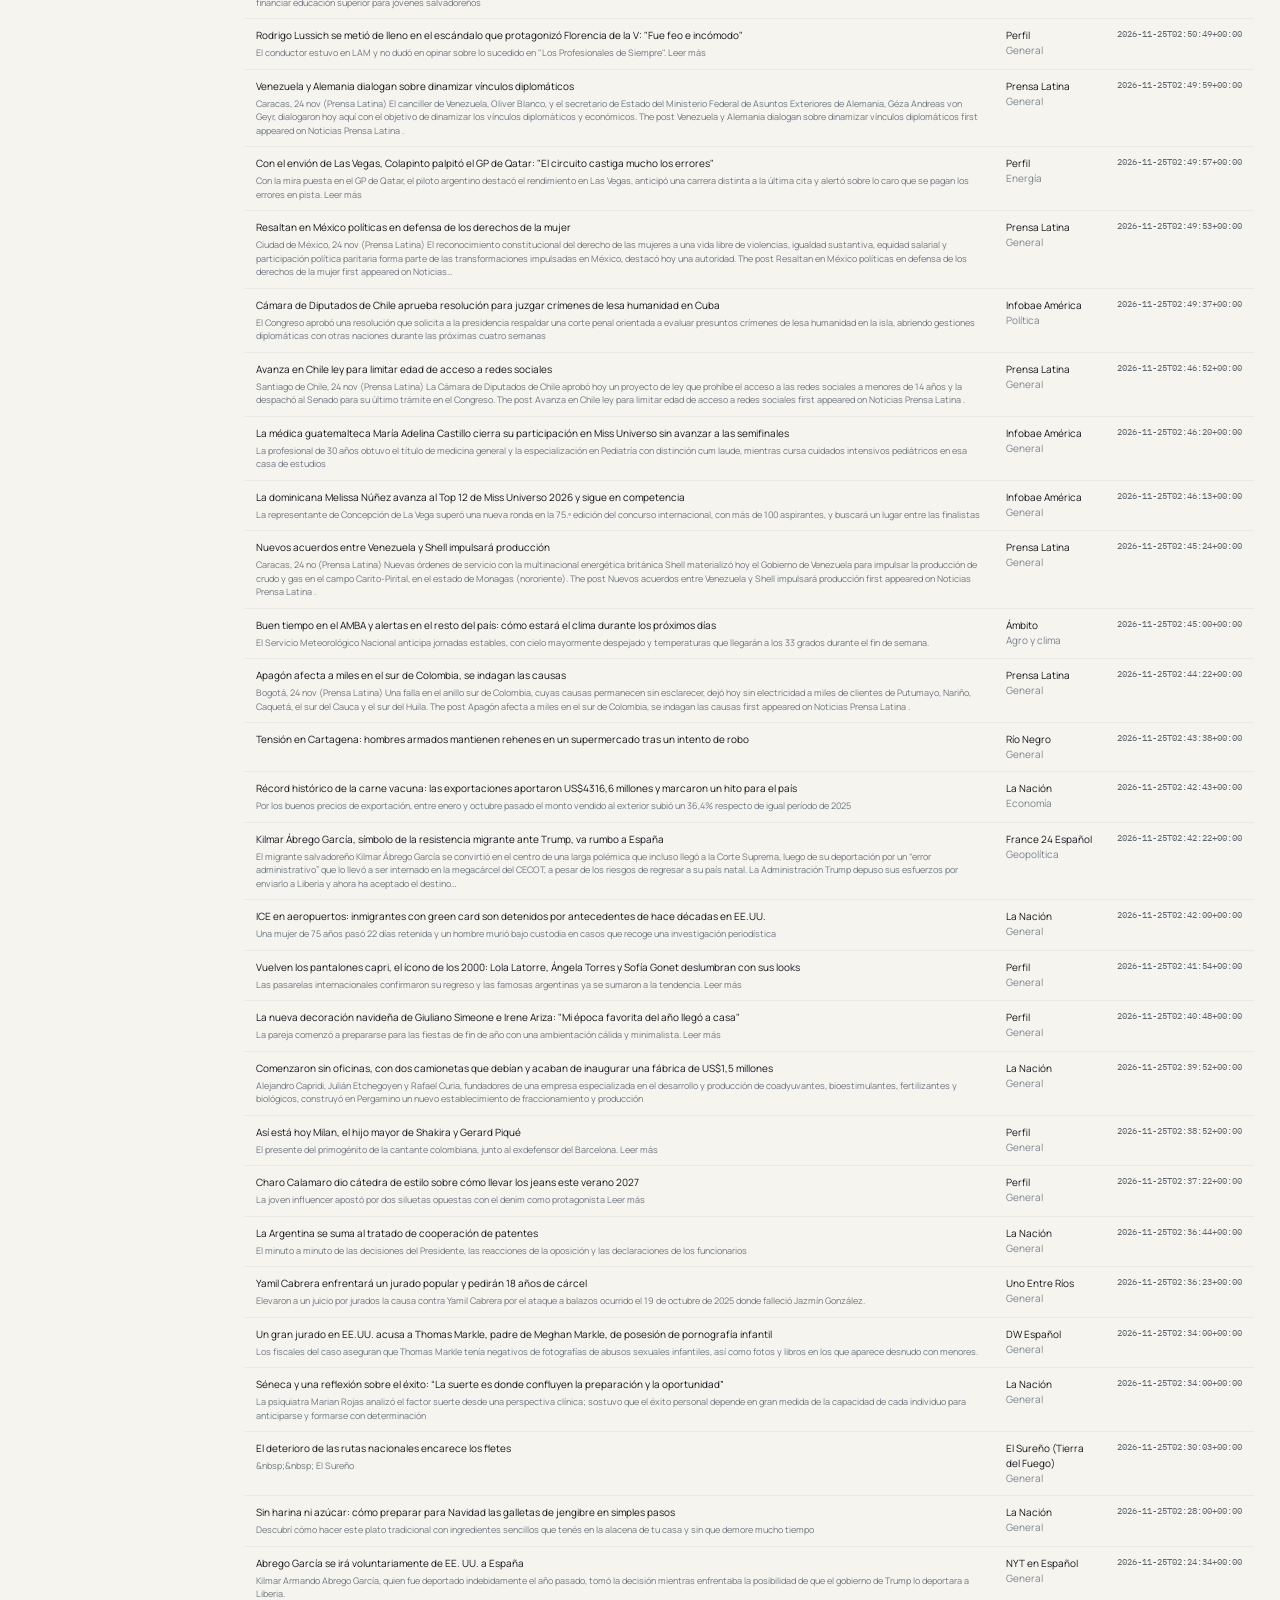
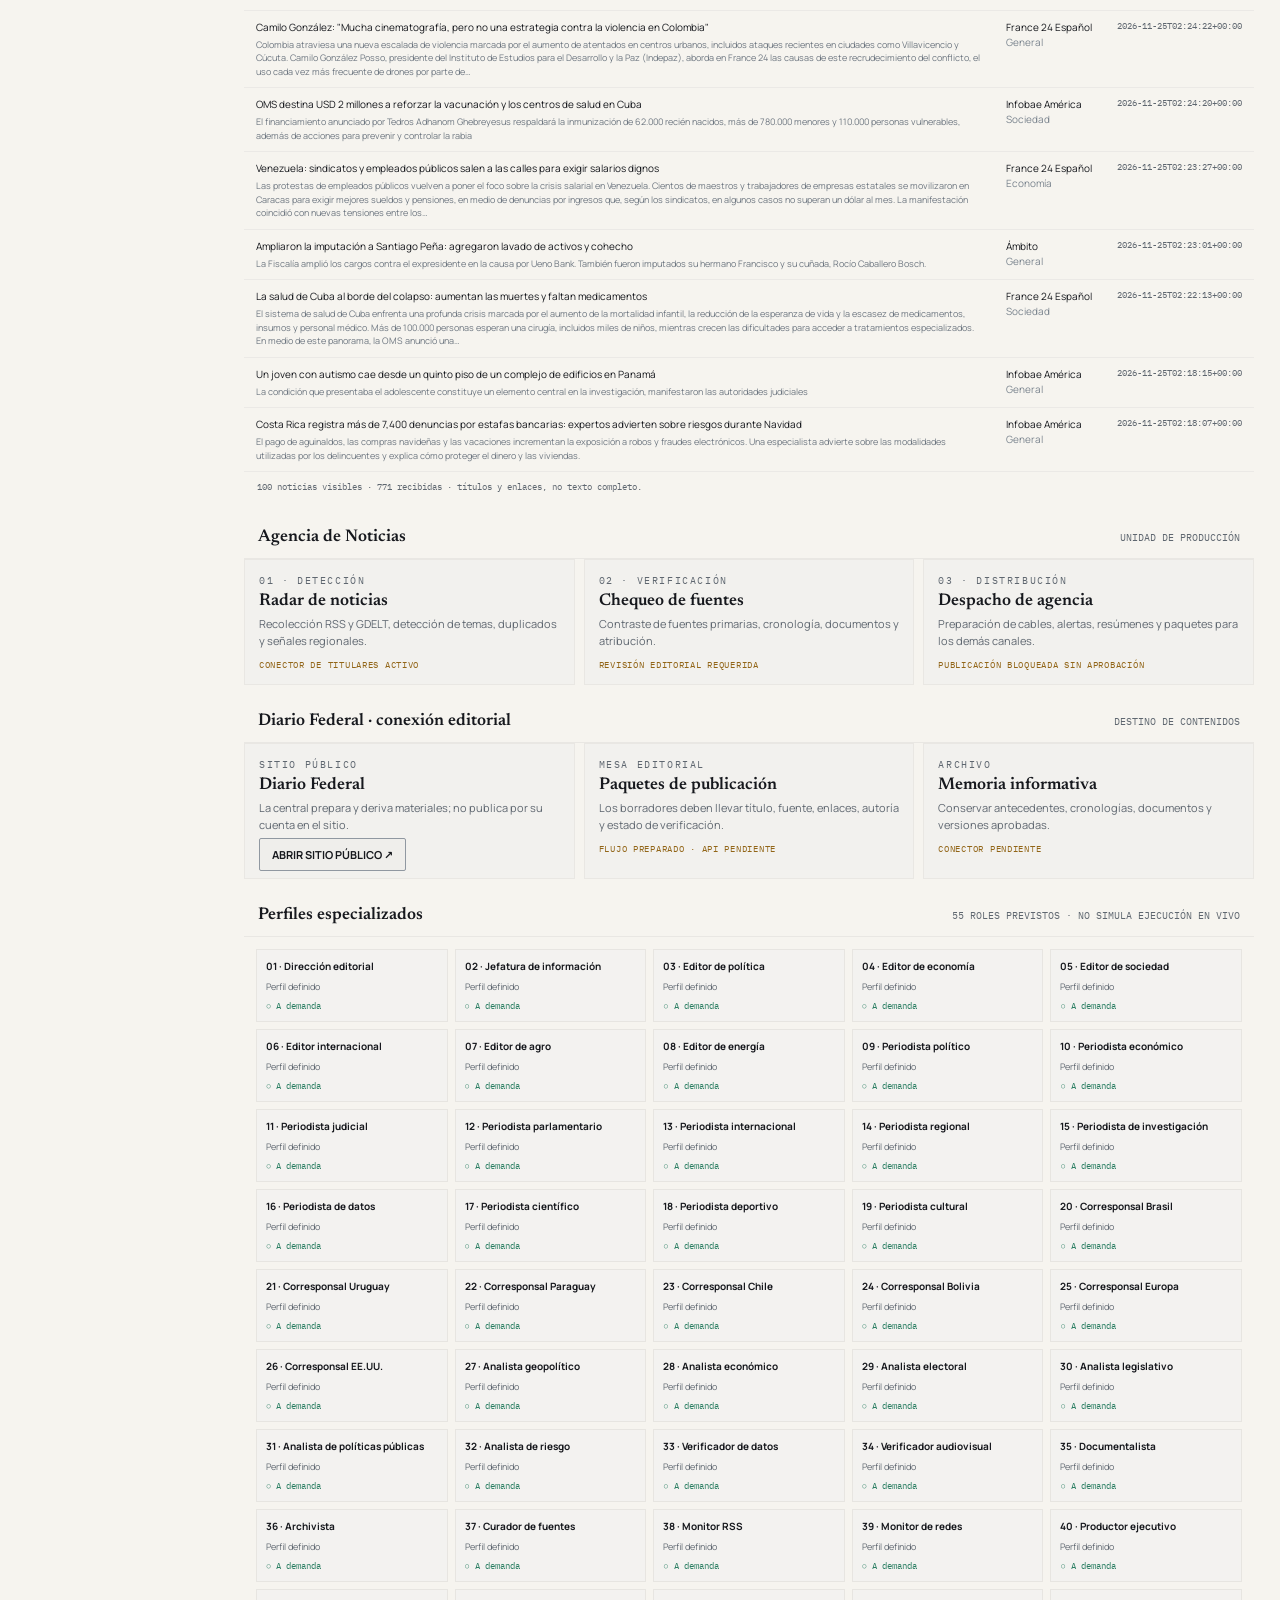
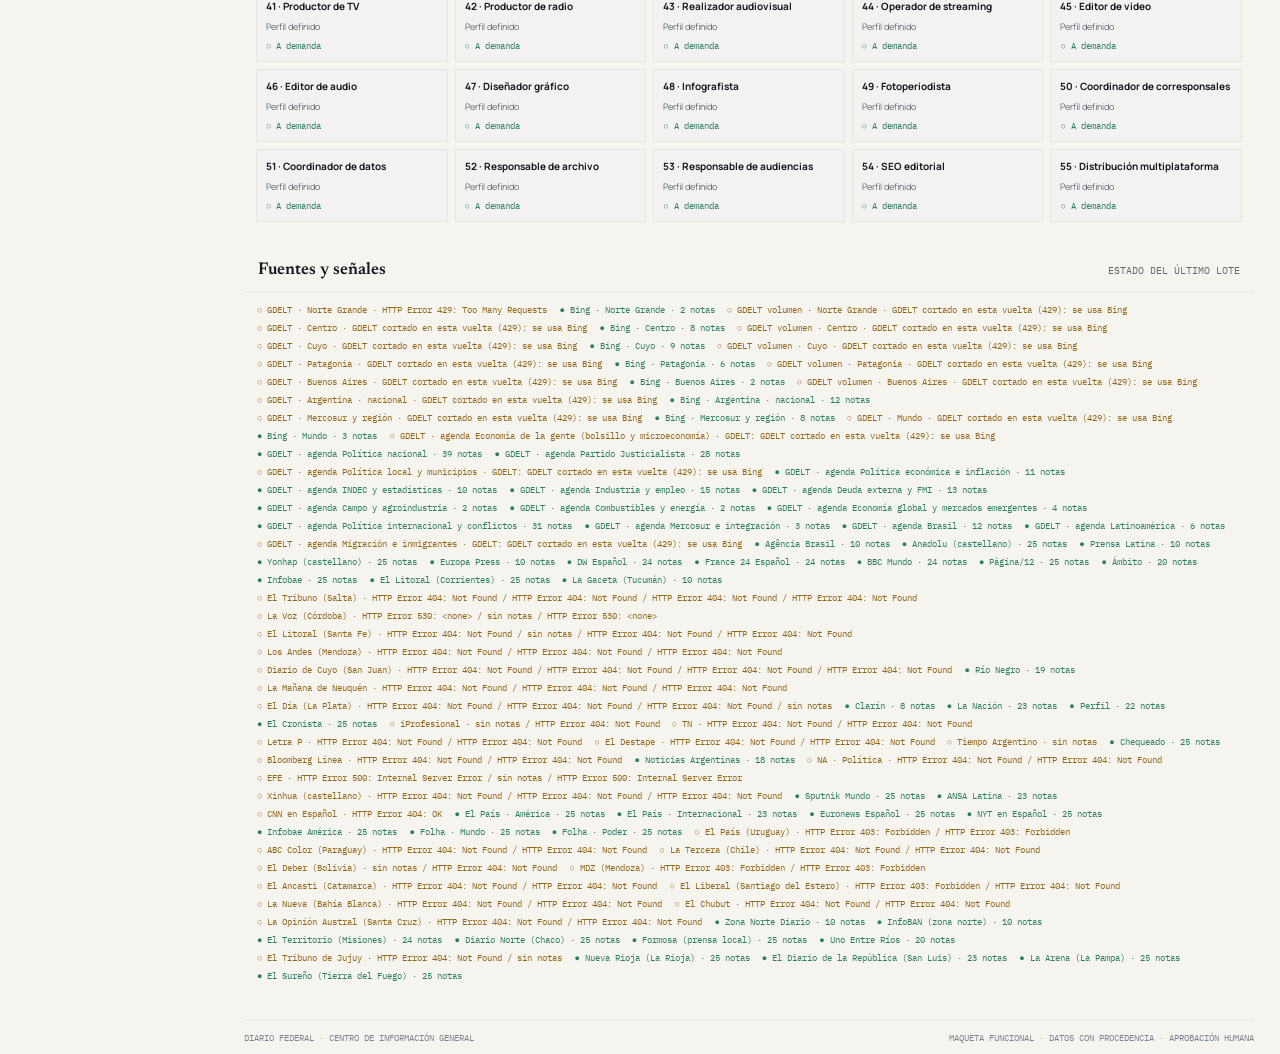
==== commit 268c8819: "Central: misma marca en todas las pantallas (logo EL DIARIO, letras, papel y menú común) Solo aparie" ====
--- a/centro-mando.html
+++ b/centro-mando.html
@@ -4,12 +4,12 @@
 <meta charset="utf-8">
 <meta name="viewport" content="width=device-width,initial-scale=1">
 <meta name="theme-color" content="#F5F4F2">
-<title>Centro de Información General · Diario Federal</title>
+<title>Centro de mando · Central de noticias</title>
 <link rel="preconnect" href="https://fonts.googleapis.com">
 <link rel="preconnect" href="https://fonts.gstatic.com" crossorigin>
-<link href="https://fonts.googleapis.com/css2?family=DM+Mono:wght@400;500&family=DM+Sans:wght@400;500;600;700;800&family=Newsreader:opsz,wght@6..72,500;6..72,600;6..72,700&display=swap" rel="stylesheet">
+<link href="https://fonts.googleapis.com/css2?family=IBM+Plex+Mono:wght@400;500&family=Manrope:wght@400;500;600;700;800&family=Newsreader:opsz,wght@6..72,500;6..72,600;6..72,700&display=swap" rel="stylesheet">
 <style>
-:root{color-scheme:light;--bg:#F5F4F2;--panel:#F2F1EE;--panel2:#EFEEEB;--line:#E9E7E3;--muted:#5F6770;--text:#17191C;--red:#1E40AF;--amber:#926517;--green:#2A7E62;--blue:#185290;--serif:"Newsreader",Georgia,serif;--sans:"DM Sans",Arial,sans-serif;--mono:"DM Mono",monospace}
+:root{color-scheme:light;--bg:#F6F4EF;--panel:#F2F1EE;--panel2:#EFEEEB;--line:#E9E7E3;--muted:#5F6770;--text:#17191C;--red:#1E40AF;--amber:#926517;--green:#2A7E62;--blue:#185290;--serif:"Newsreader",Georgia,serif;--sans:"Manrope",system-ui,Arial,sans-serif;--mono:"IBM Plex Mono",monospace}
 *{box-sizing:border-box}html{scroll-behavior:smooth}body{margin:0;background:var(--bg);color:var(--text);font:14px/1.5 var(--sans)}button,input,select,textarea{font:inherit}button,a{ -webkit-tap-highlight-color:transparent}a{color:inherit;text-decoration:none}button{color:inherit;cursor:pointer}
 .topline{height:4px;background:linear-gradient(90deg,var(--red) 0 18%,#1E40AF 18% 25%,#E9E7E3 25% 100%)}
 header{height:66px;border-bottom:1px solid var(--line);display:flex;align-items:center;justify-content:space-between;padding:0 24px;background:#F4F3F1;position:sticky;top:0;z-index:20}
@@ -50,12 +50,13 @@
 @media(max-width:1100px){.shell{grid-template-columns:185px minmax(0,1fr)}main{padding:20px 16px}.grid-main{grid-template-columns:1fr}.lower{grid-template-columns:1fr 1fr}.broadcast{grid-column:span 2}}
 @media(max-width:760px){header{padding:0 14px;height:58px}.brand strong{font-size:16px}.head-right{gap:8px}.clock{display:none}.shell{display:block}aside{position:relative;top:auto;height:auto;padding:7px 9px;border-right:0;border-bottom:1px solid var(--line)}.nav{display:flex;overflow:auto;gap:4px}.nav-label,.side-foot{display:none}.nav a{white-space:nowrap;padding:8px 9px;font-size:10px}.nav-icon{display:none}main{padding:17px 12px 40px}.page-title{align-items:start}.date-stamp{display:none}.metrics{grid-template-columns:repeat(2,1fr)}.lead,.lead-content{min-height:310px}.lead-content{padding:18px}.lower{grid-template-columns:1fr}.broadcast{grid-column:auto}.command-body{grid-template-columns:1fr}.queue{border-left:0;border-top:1px solid #E7E4E0;padding:12px 0 0}.section-grid{grid-template-columns:1fr 1fr}.agents{grid-template-columns:repeat(2,1fr)}.news-table td:nth-child(2){display:none}}
 </style>
+<link rel="stylesheet" href="marca.css">
 <style id="ajustes-telefono">@media(max-width:760px){header{height:auto;min-height:52px;padding:8px 12px}.brand small,.live{display:none}.brand strong{font-size:15px}aside{position:sticky;top:0;z-index:30;background:#F6F5F3}.nav a{font-size:13px;padding:10px 12px}.head-button{padding:8px 10px;font-size:11px}}</style>
 <link rel="manifest" href="/manifest.webmanifest"><link rel="icon" href="/iconos/icon-192.png"><link rel="apple-touch-icon" href="/iconos/apple-touch-icon.png"><meta name="apple-mobile-web-app-capable" content="yes"><meta name="mobile-web-app-capable" content="yes"><meta name="apple-mobile-web-app-title" content="Central"><script>if("serviceWorker" in navigator)addEventListener("load",function(){navigator.serviceWorker.register("/sw.js").catch(function(){})})</script></head>
 <body>
 <div class="topline"></div>
 <header>
-  <div class="brand"><div class="brand-mark" style="width:14px;height:14px;border-radius:3px;clip-path:none"></div><div><strong>EL DIARIO</strong><small>CENTRO DE INFORMACIÓN GENERAL</small></div></div>
+  <div class="brand"><a class="marca-logo" href="index.html#central"><span class="marca-cuad" aria-hidden="true"></span>EL DIARIO<span class="marca-sep" aria-hidden="true"></span><span class="marca-nombre">Centro de mando</span></a><nav class="marca-nav" aria-label="Pantallas de la Central"><a href="index.html#central">Central</a><a href="index.html#edicion">Edición del día</a><a href="index.html#mapa">Mapa</a><a href="mesa-redaccion-operativa.html">Mesa de Redacción</a><a href="centro-mando.html" aria-current="page">Centro de mando</a><a href="vigia.html">Vigía de copias</a></nav></div>
   <div class="head-right"><div class="live"><i class="pulse"></i> MESA DE DIRECCIÓN</div><div class="clock" id="clock">--:--:--</div><button class="head-button" id="refreshNews">↻ ACTUALIZAR</button></div>
 </header>
 <div class="shell">
--- a/marca.css
+++ b/marca.css
@@ -0,0 +1,35 @@
+/* Marca común de la Central de noticias (EL DIARIO).
+   Lo cargan las pantallas secundarias (Centro de mando, Mesa operativa, Vigía) para que se vean
+   igual que la tapa: mismas letras, mismo papel, mismo azul y el mismo logo con menú.
+   Solo cambia la apariencia: no toca ningún comportamiento. */
+@import url("https://fonts.googleapis.com/css2?family=Newsreader:opsz,wght@6..72,500;6..72,600;6..72,700&family=Manrope:wght@400;500;600;700;800&family=IBM+Plex+Mono:wght@400;500&display=swap");
+
+:root {
+  --marca-papel: #F6F4EF;
+  --marca-barra: #FBFAF7;
+  --marca-tinta: #16181D;
+  --marca-tinta-3: #5B5F66;
+  --marca-linea: #DEDAD2;
+  --marca-azul: #1D4ED8;
+  --marca-azul-tinta: #1E40AF;
+}
+
+body { background: var(--marca-papel); color: var(--marca-tinta); }
+
+/* Logo: cuadradito azul + EL DIARIO | nombre de la pantalla */
+.marca-logo { display: inline-flex; align-items: center; gap: 10px; color: var(--marca-tinta); text-decoration: none;
+  font: 800 22px/1 "Manrope", system-ui, sans-serif; letter-spacing: -.02em; white-space: nowrap; }
+.marca-cuad { width: 13px; height: 13px; border-radius: 3px; background: var(--marca-azul); flex: none; }
+.marca-sep { width: 1px; height: 24px; background: #CFCAC0; margin: 0 2px; flex: none; }
+.marca-nombre { font-weight: 700; font-size: 16px; letter-spacing: -.01em; }
+
+/* Menú para saltar entre pantallas */
+.marca-nav { display: flex; flex-wrap: wrap; gap: 2px; font: 600 12px "Manrope", system-ui, sans-serif; }
+.marca-nav a { color: var(--marca-tinta-3); text-decoration: none; padding: 6px 9px; border-radius: 4px; border-bottom: 2px solid transparent; }
+.marca-nav a:hover { color: var(--marca-tinta); background: #EEEBE4; }
+.marca-nav a[aria-current="page"] { color: var(--marca-azul-tinta); border-bottom-color: var(--marca-azul); border-radius: 4px 4px 0 0; }
+
+@media (max-width: 720px) {
+  .marca-logo { font-size: 18px; }
+  .marca-nombre { font-size: 14px; }
+}
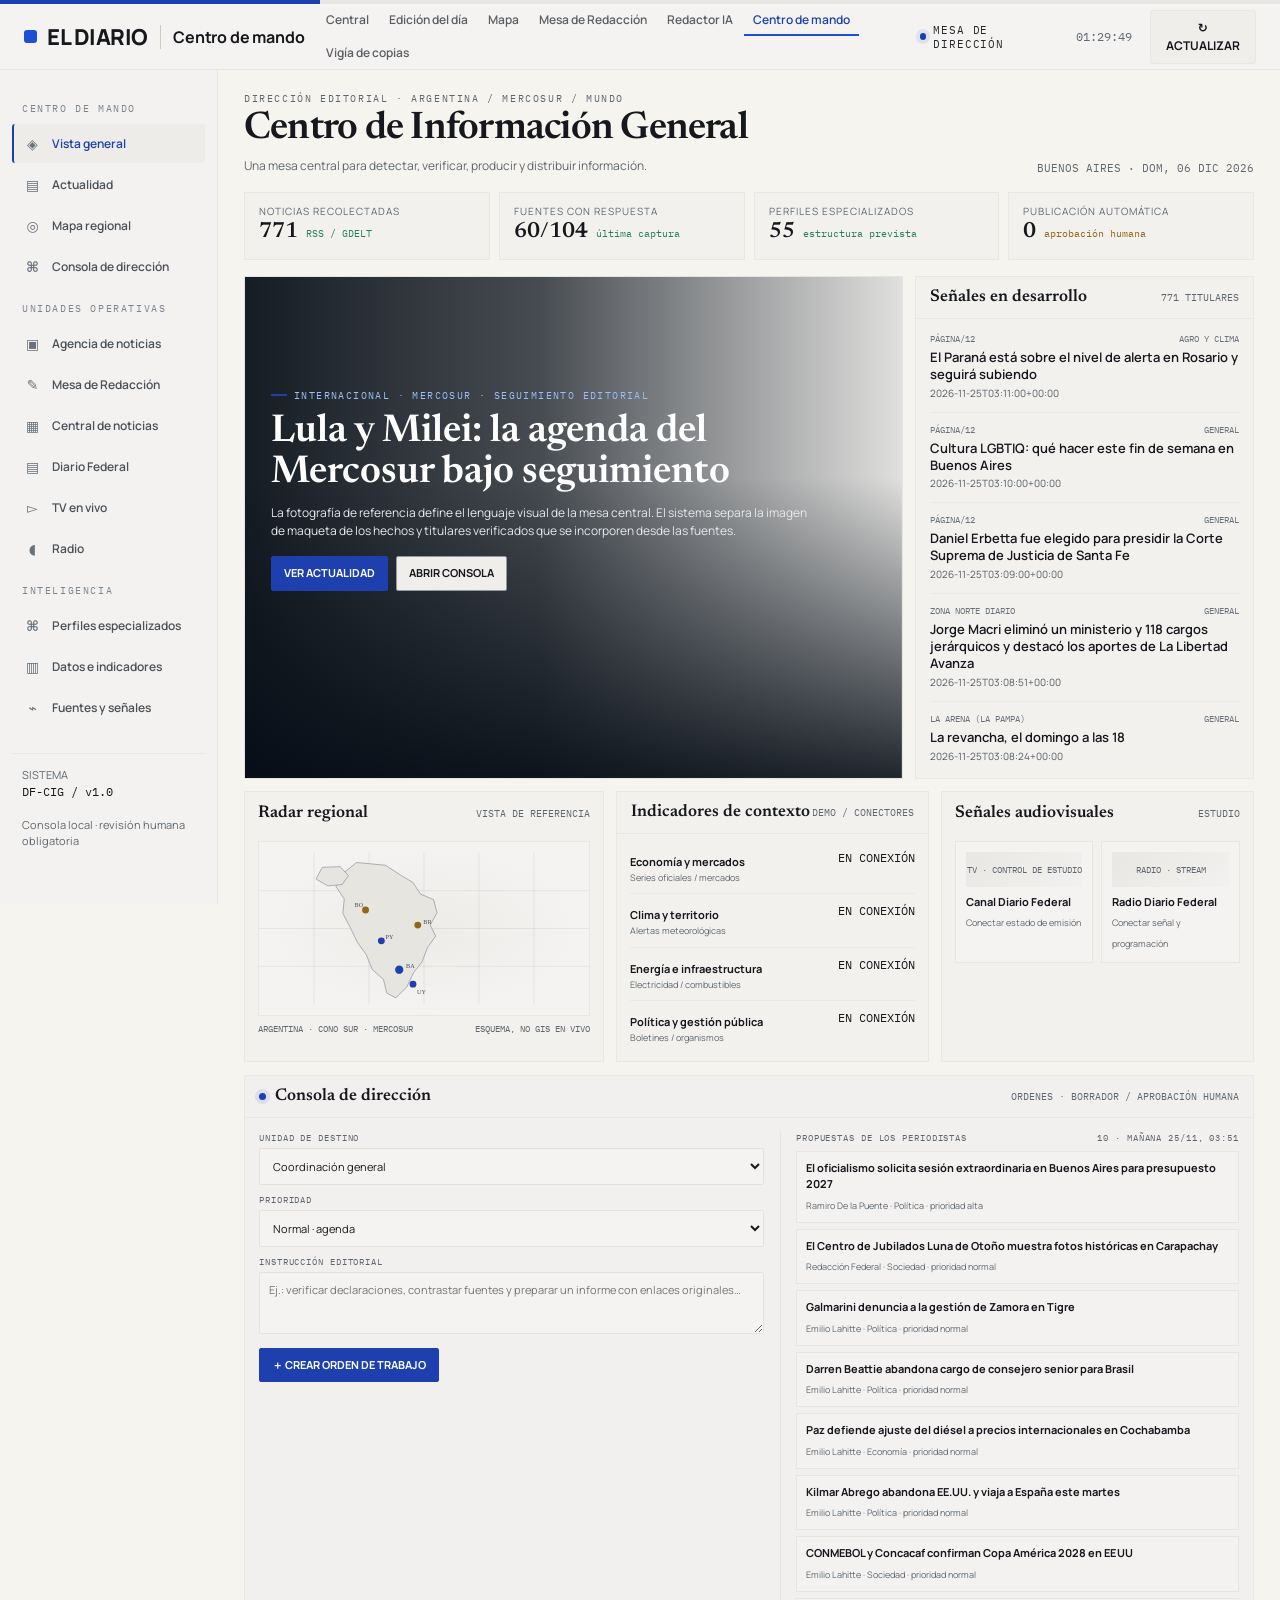
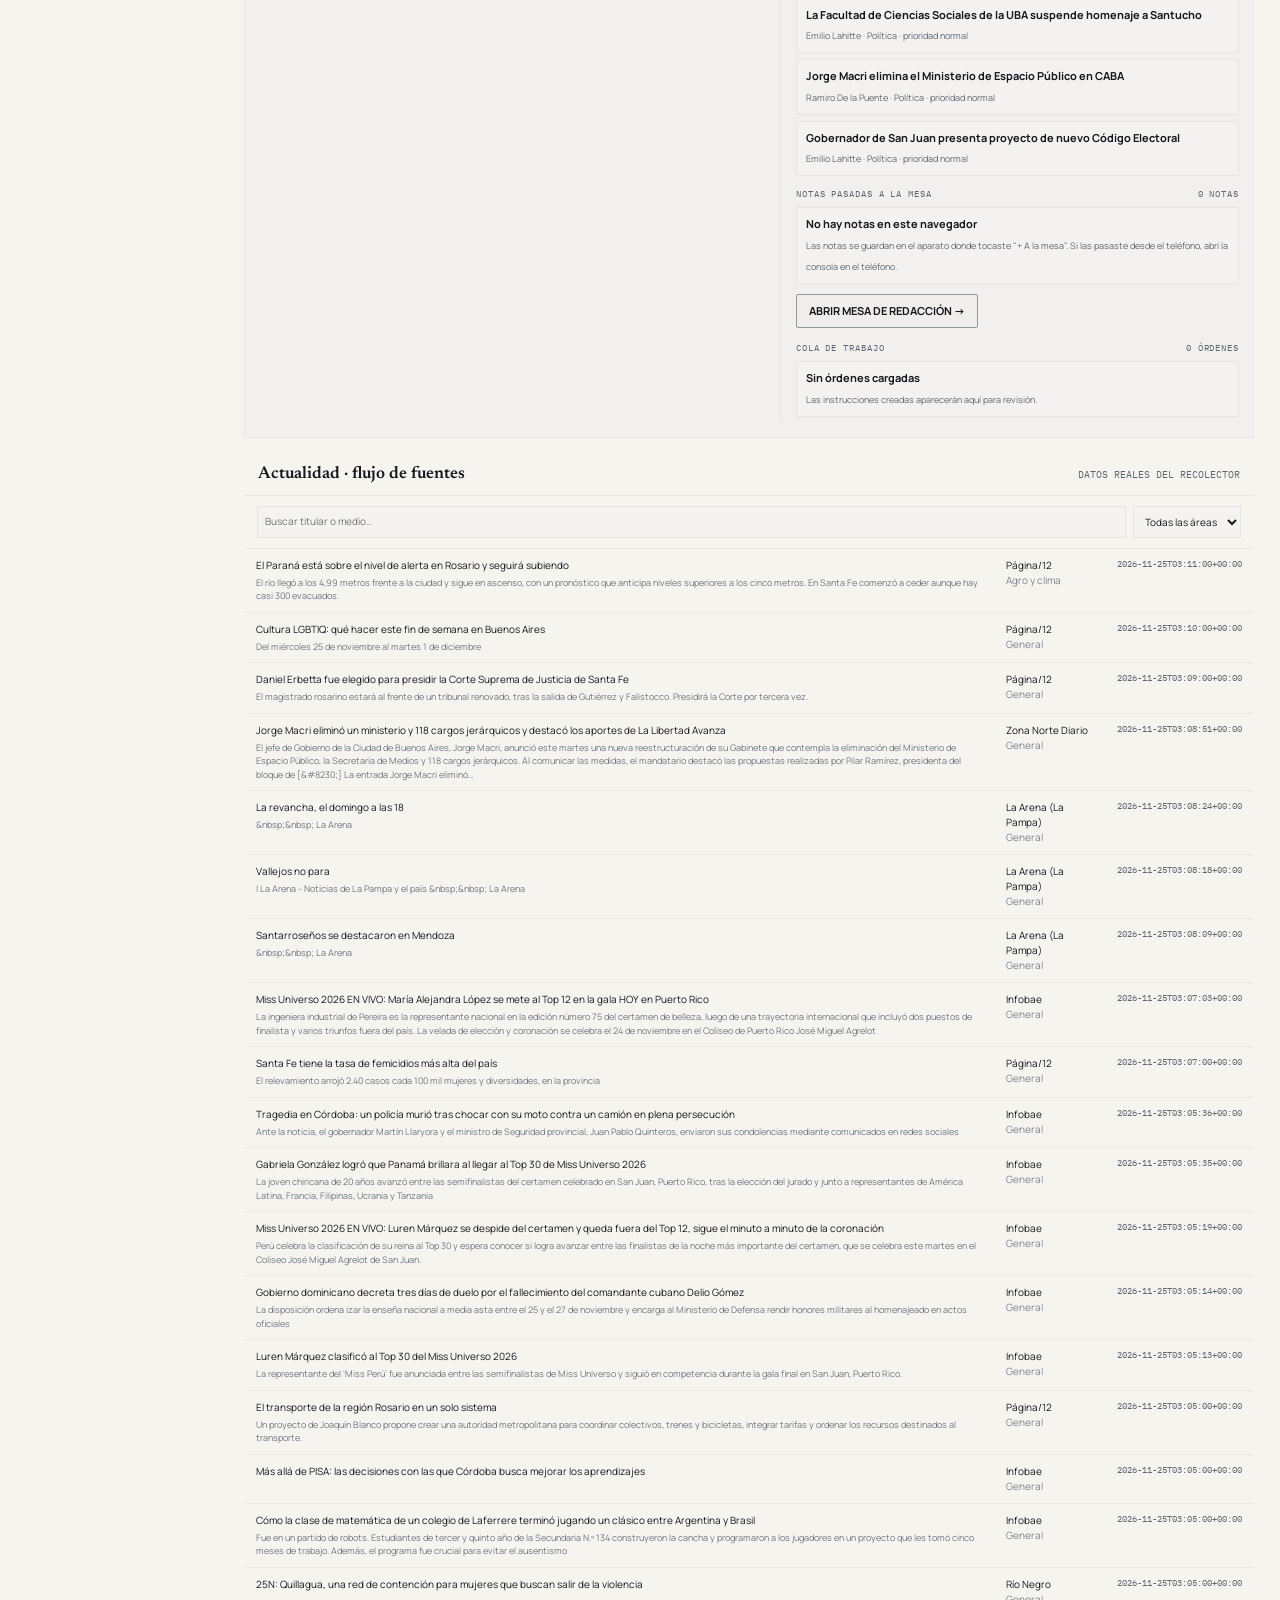
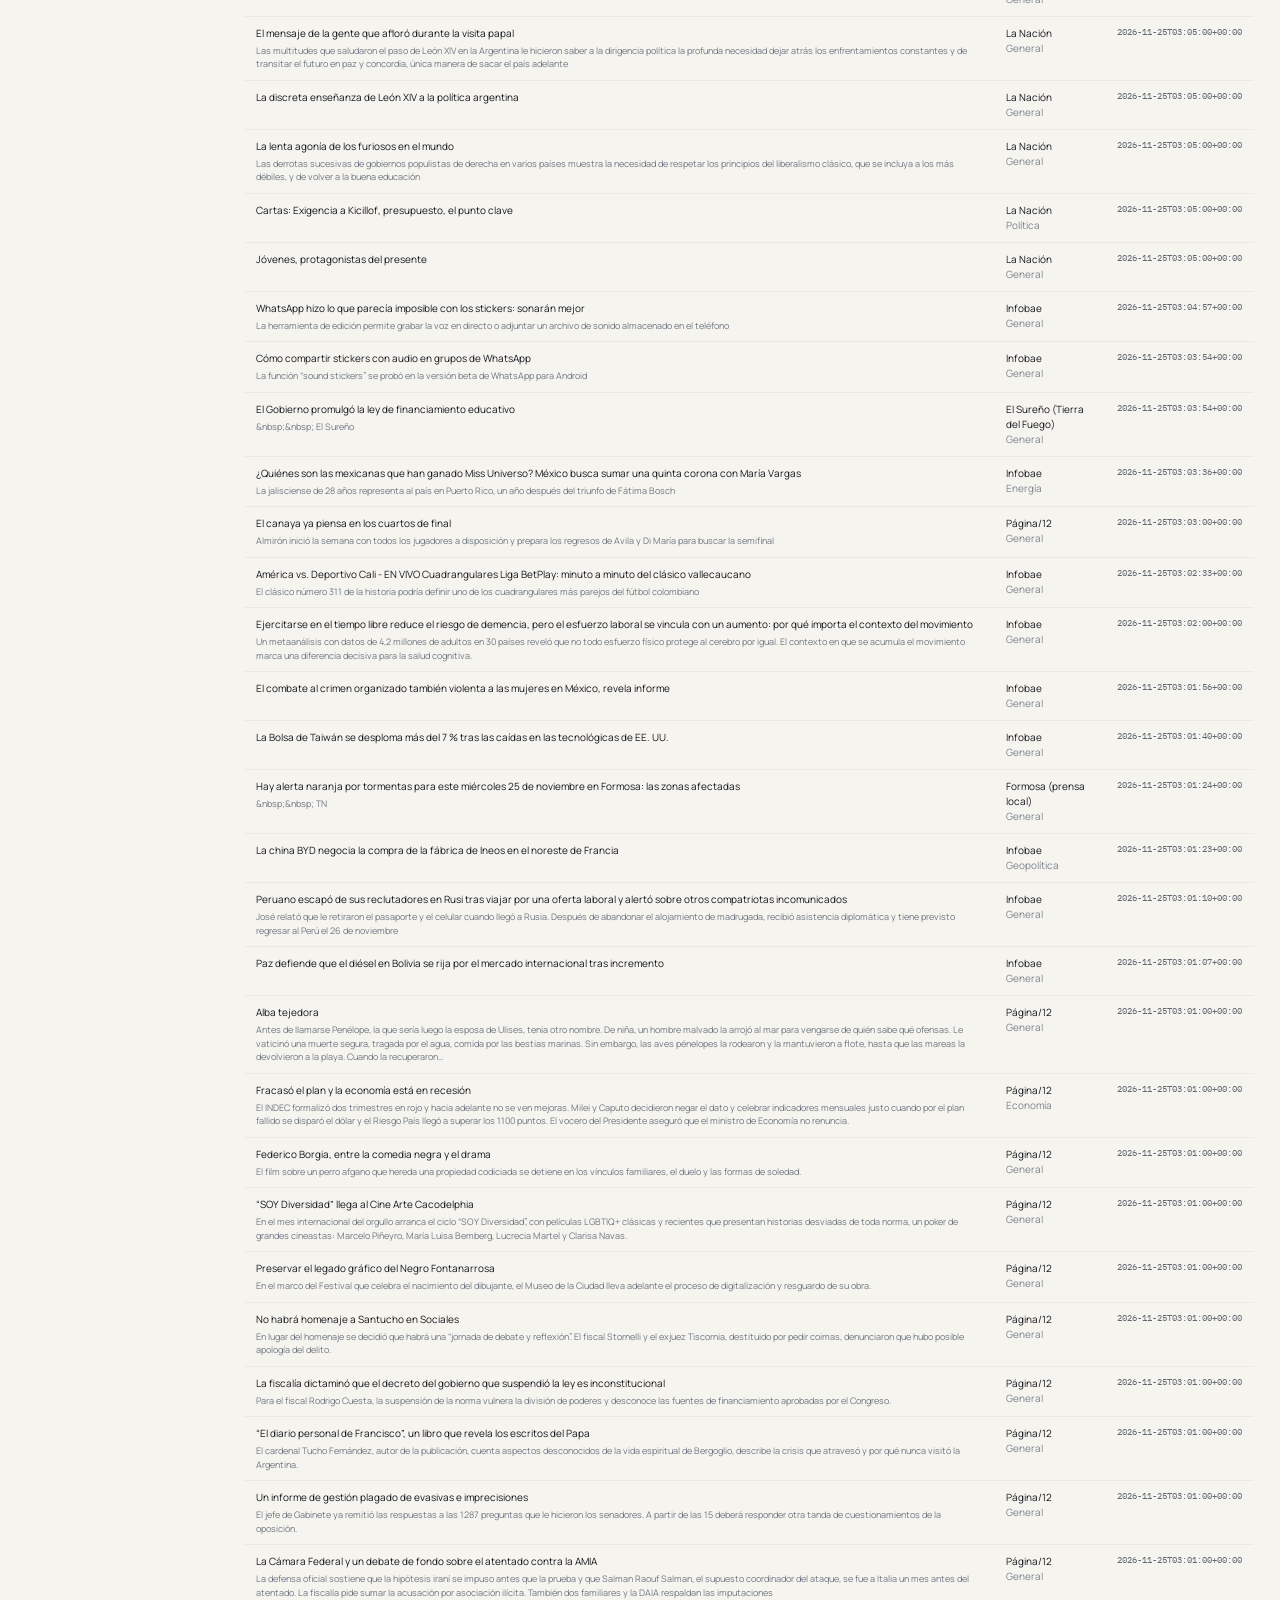
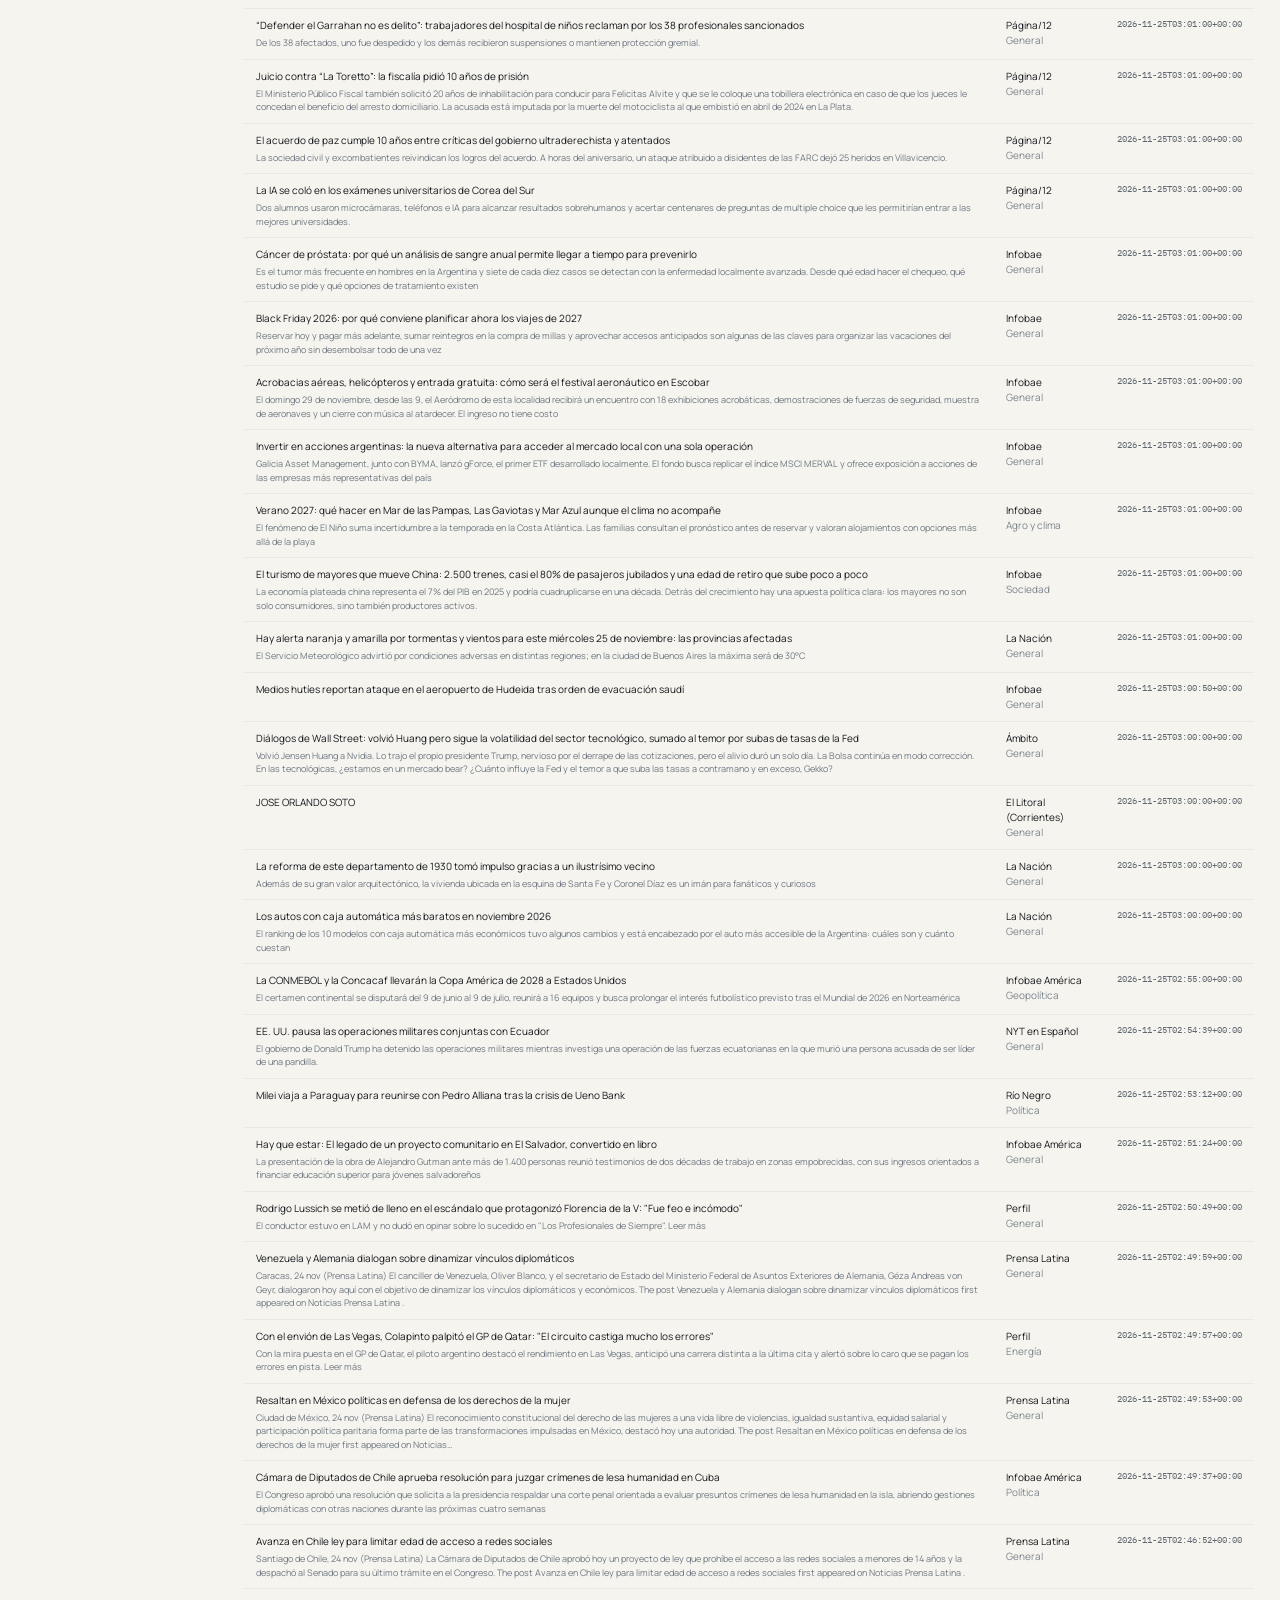
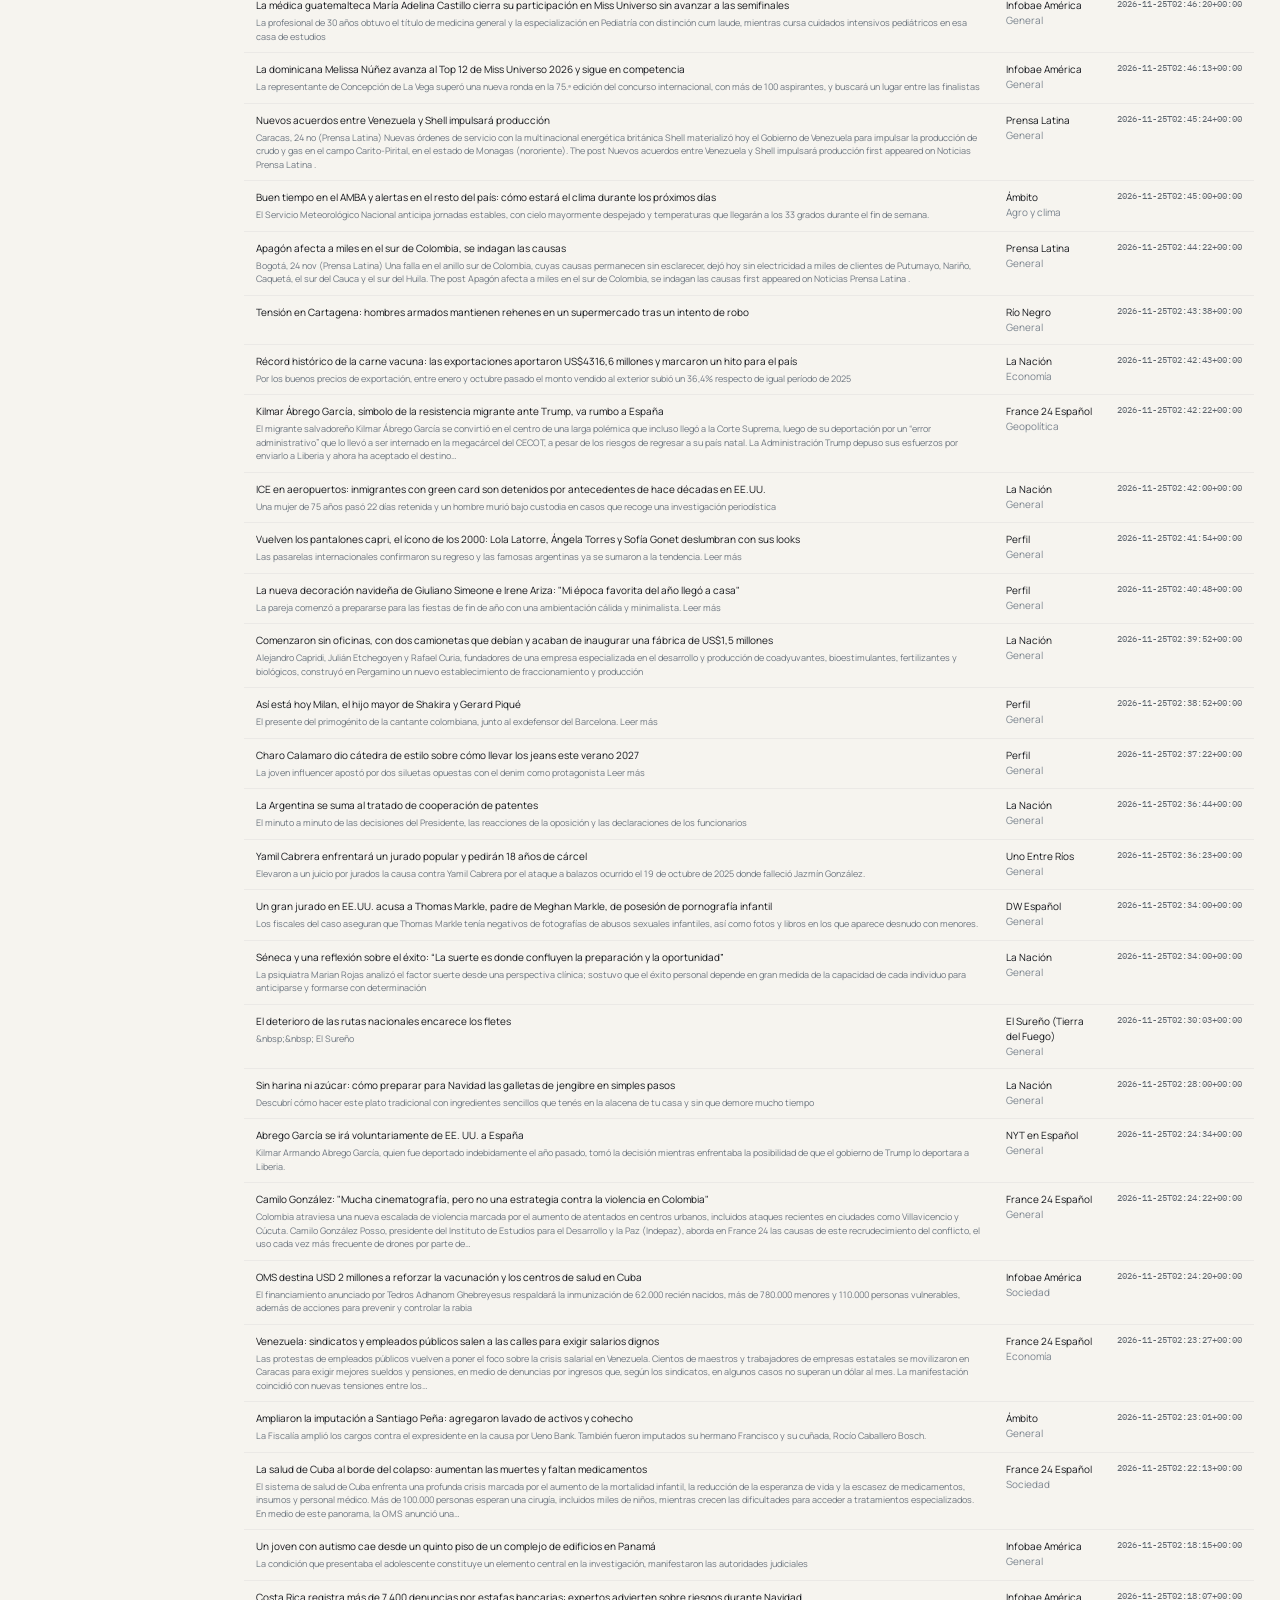
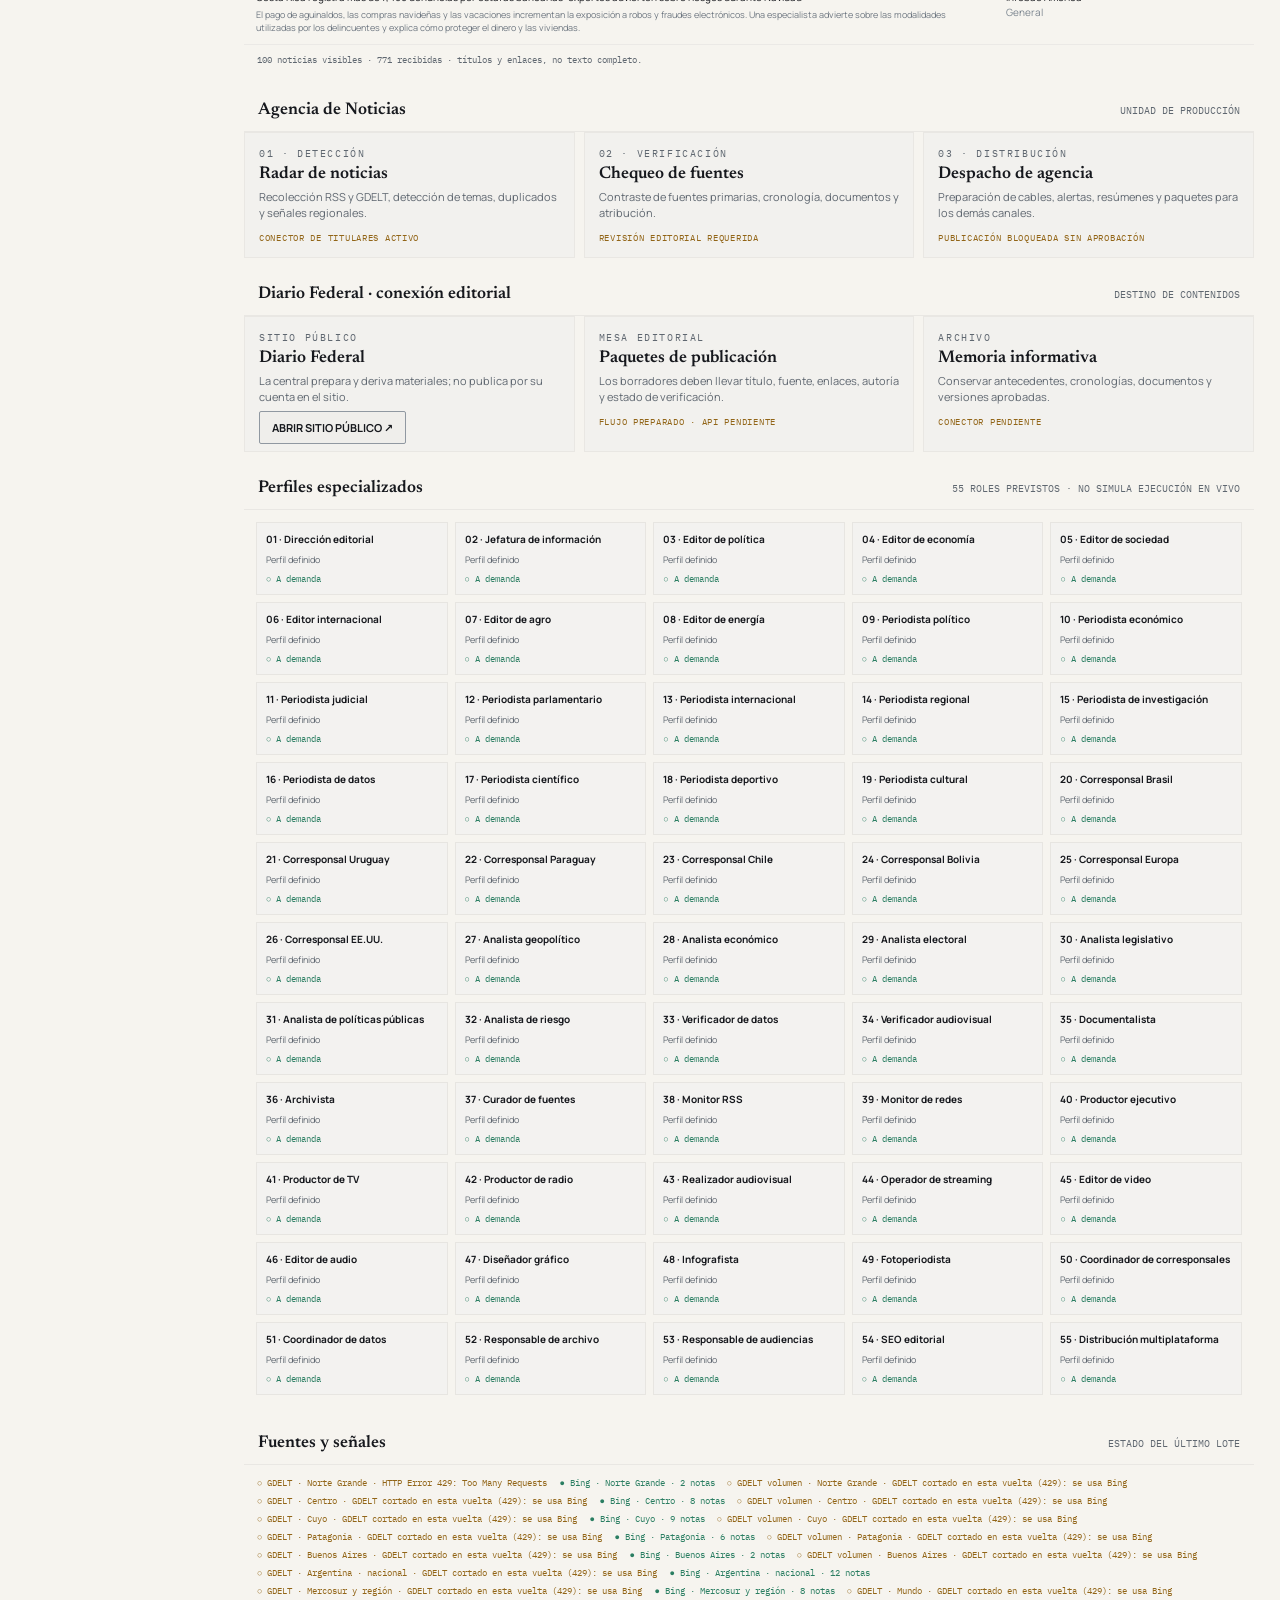
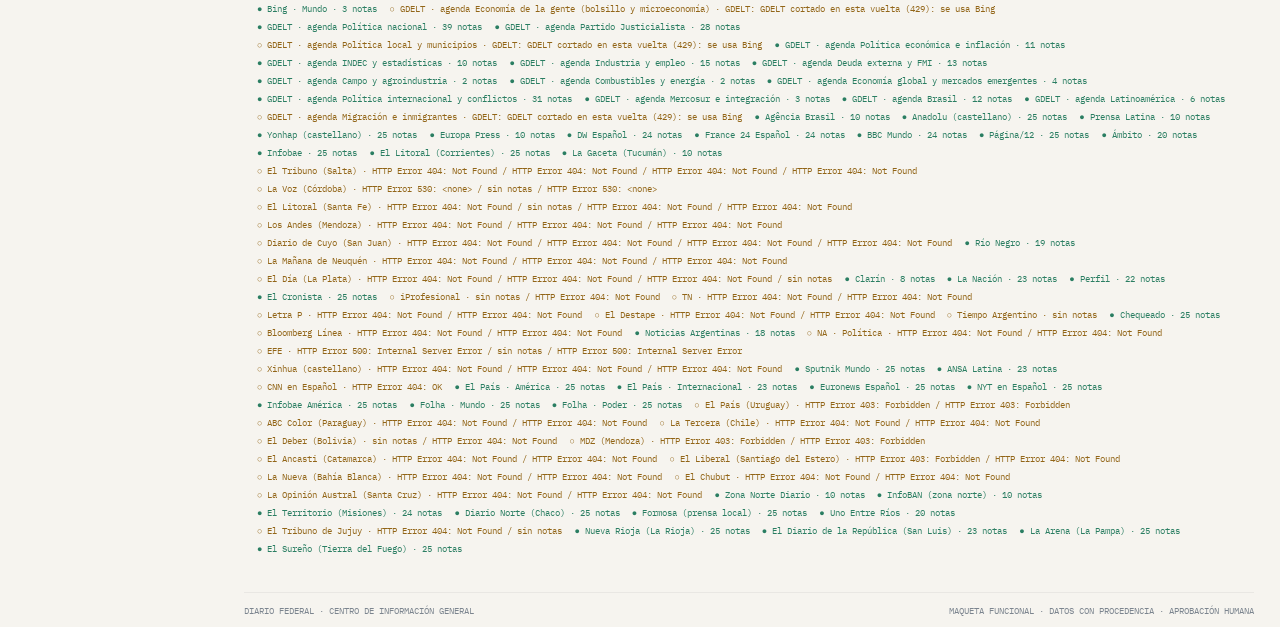
==== commit 873e6d9b: "Redactor IA: pantalla para pedirle a la IA lo que uno quiera, escribiendo o hablando Charla con Groq" ====
--- a/centro-mando.html
+++ b/centro-mando.html
@@ -56,7 +56,7 @@
 <body>
 <div class="topline"></div>
 <header>
-  <div class="brand"><a class="marca-logo" href="index.html#central"><span class="marca-cuad" aria-hidden="true"></span>EL DIARIO<span class="marca-sep" aria-hidden="true"></span><span class="marca-nombre">Centro de mando</span></a><nav class="marca-nav" aria-label="Pantallas de la Central"><a href="index.html#central">Central</a><a href="index.html#edicion">Edición del día</a><a href="index.html#mapa">Mapa</a><a href="mesa-redaccion-operativa.html">Mesa de Redacción</a><a href="centro-mando.html" aria-current="page">Centro de mando</a><a href="vigia.html">Vigía de copias</a></nav></div>
+  <div class="brand"><a class="marca-logo" href="index.html#central"><span class="marca-cuad" aria-hidden="true"></span>EL DIARIO<span class="marca-sep" aria-hidden="true"></span><span class="marca-nombre">Centro de mando</span></a><nav class="marca-nav" aria-label="Pantallas de la Central"><a href="index.html#central">Central</a><a href="index.html#edicion">Edición del día</a><a href="index.html#mapa">Mapa</a><a href="mesa-redaccion-operativa.html">Mesa de Redacción</a><a href="redactor.html">Redactor IA</a><a href="centro-mando.html" aria-current="page">Centro de mando</a><a href="vigia.html">Vigía de copias</a></nav></div>
   <div class="head-right"><div class="live"><i class="pulse"></i> MESA DE DIRECCIÓN</div><div class="clock" id="clock">--:--:--</div><button class="head-button" id="refreshNews">↻ ACTUALIZAR</button></div>
 </header>
 <div class="shell">
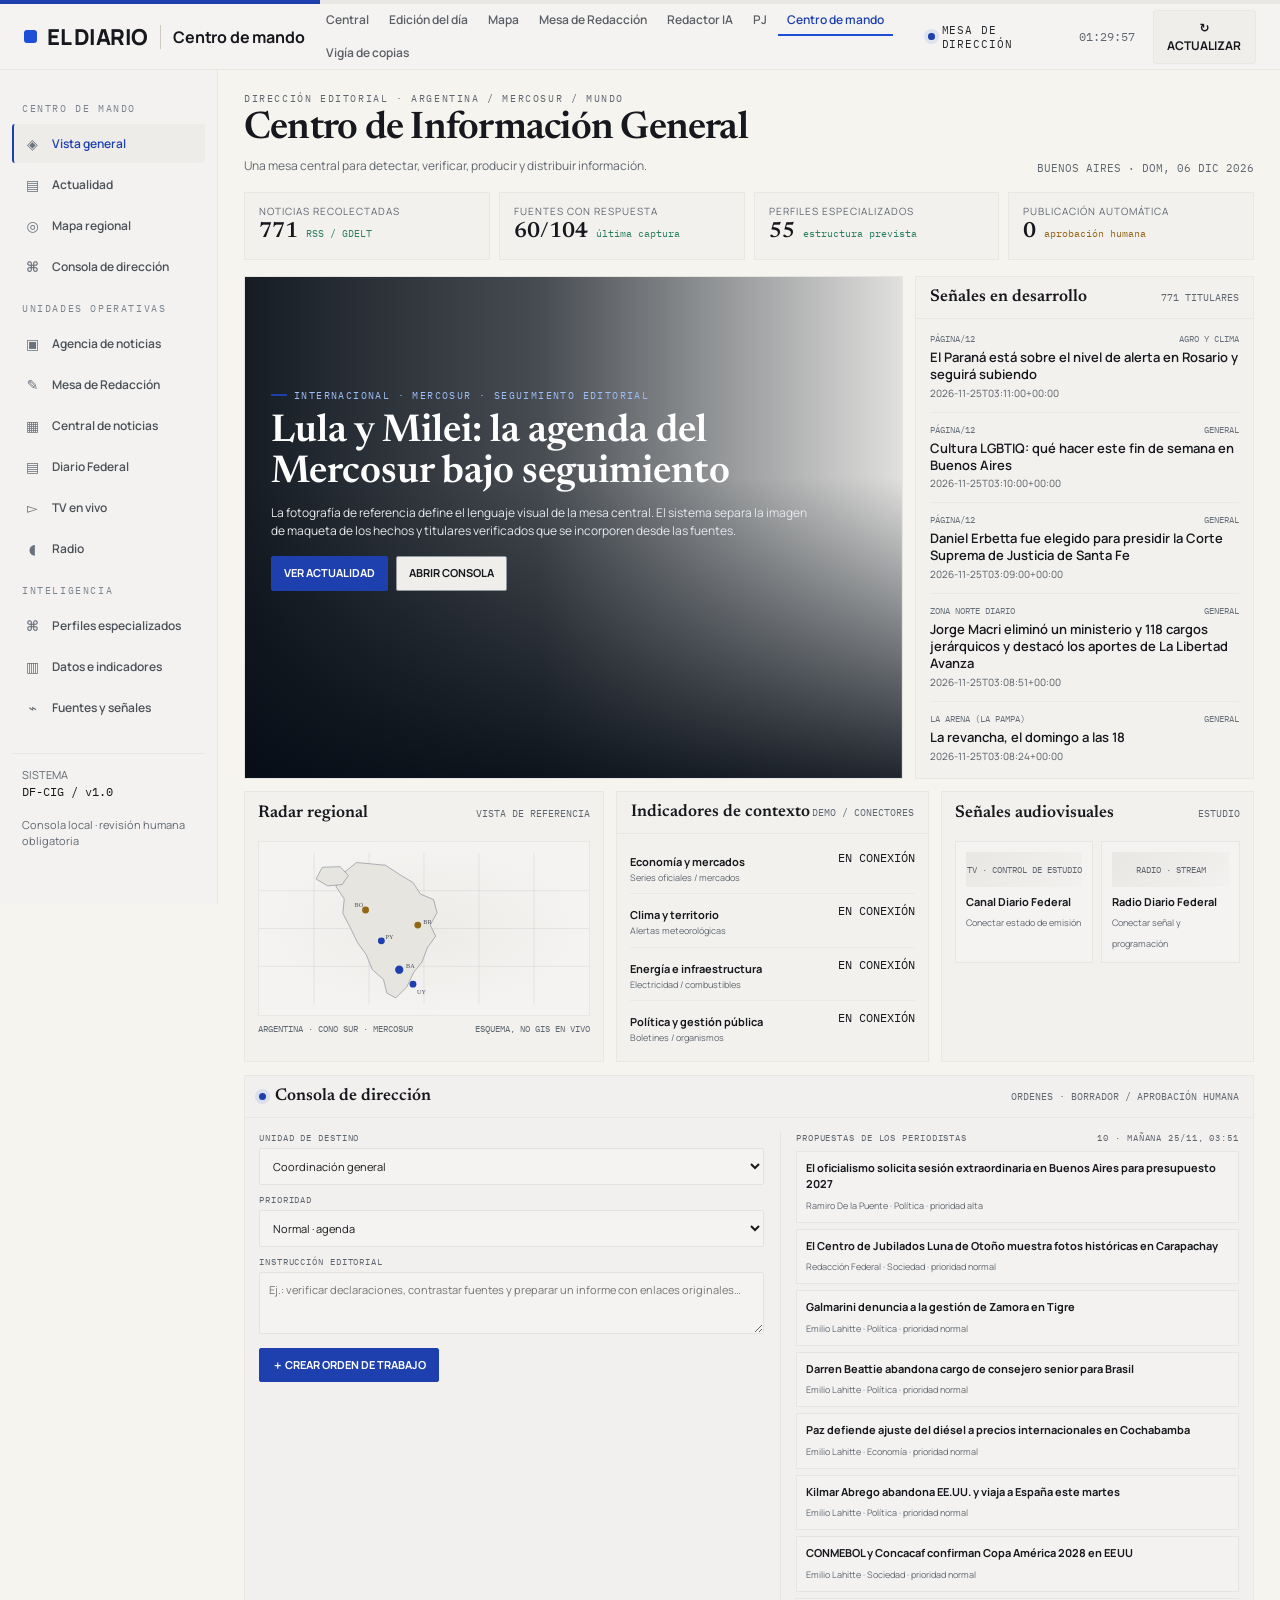
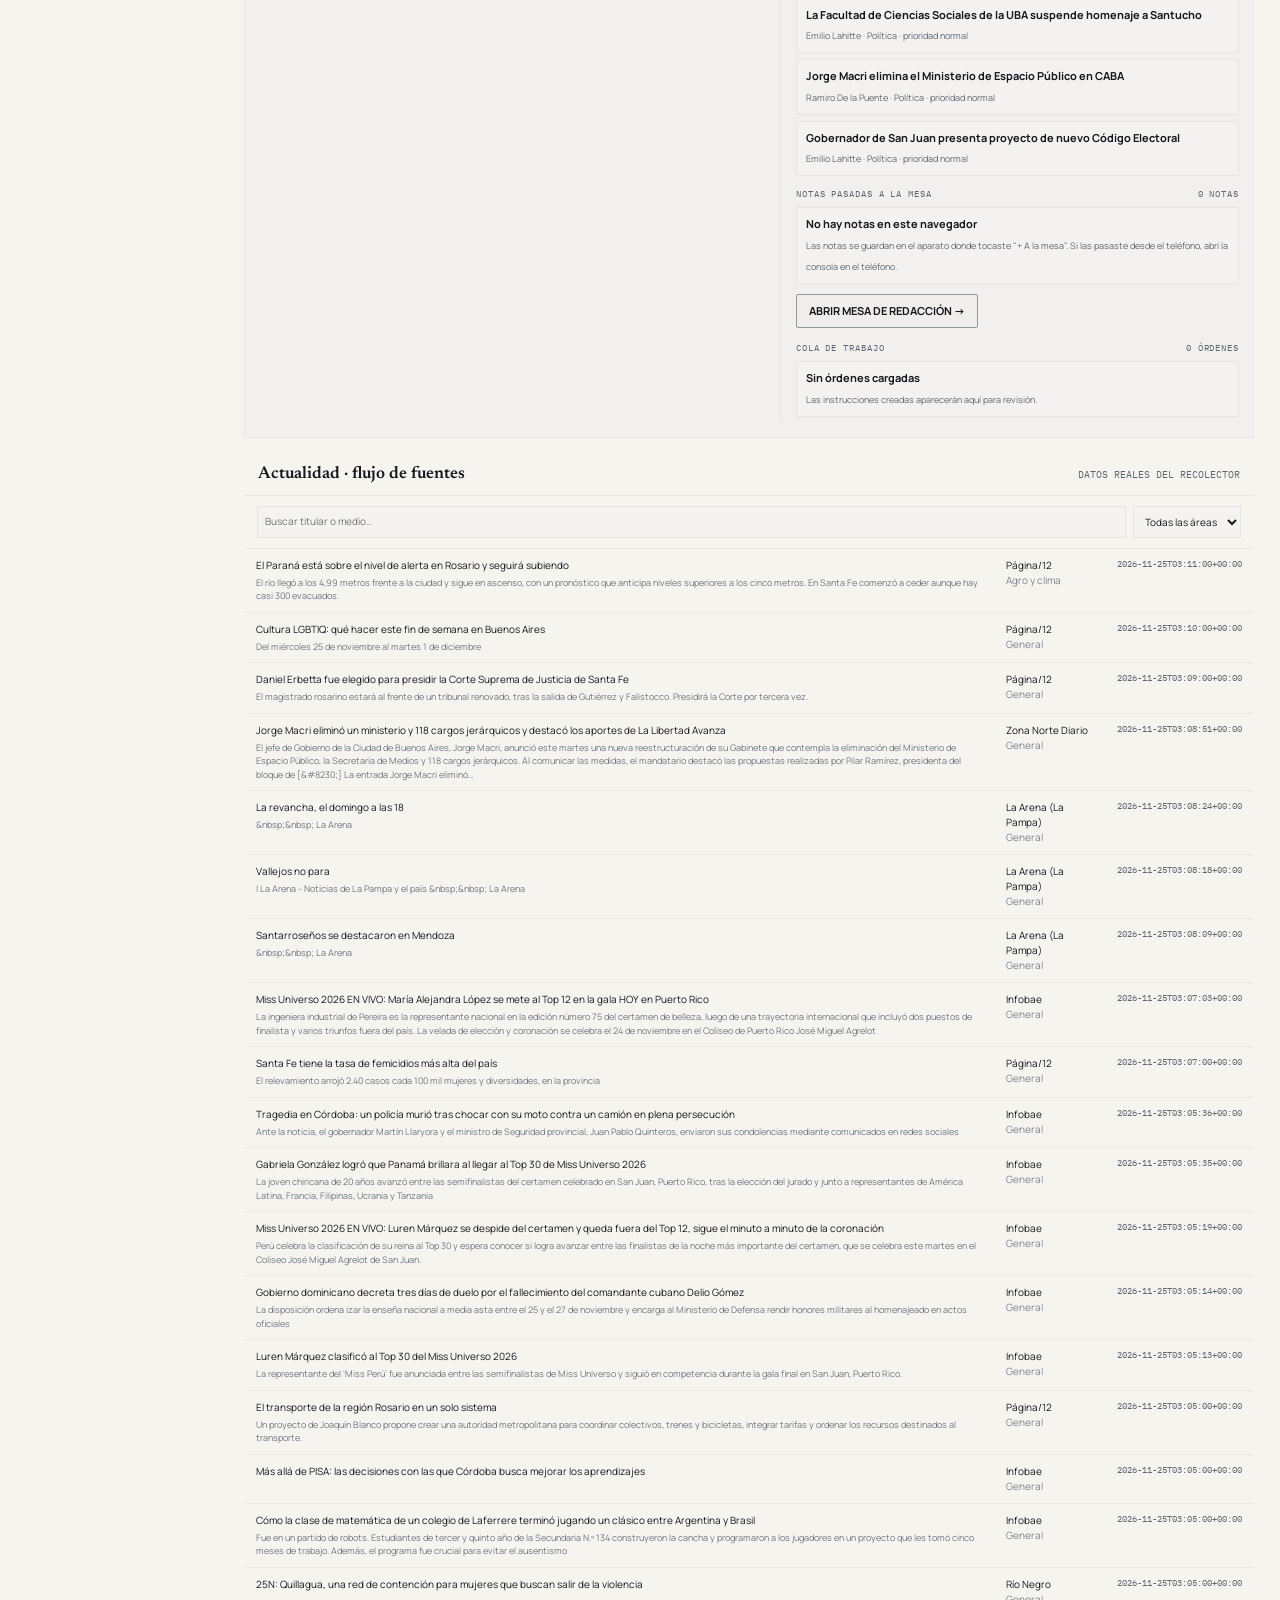
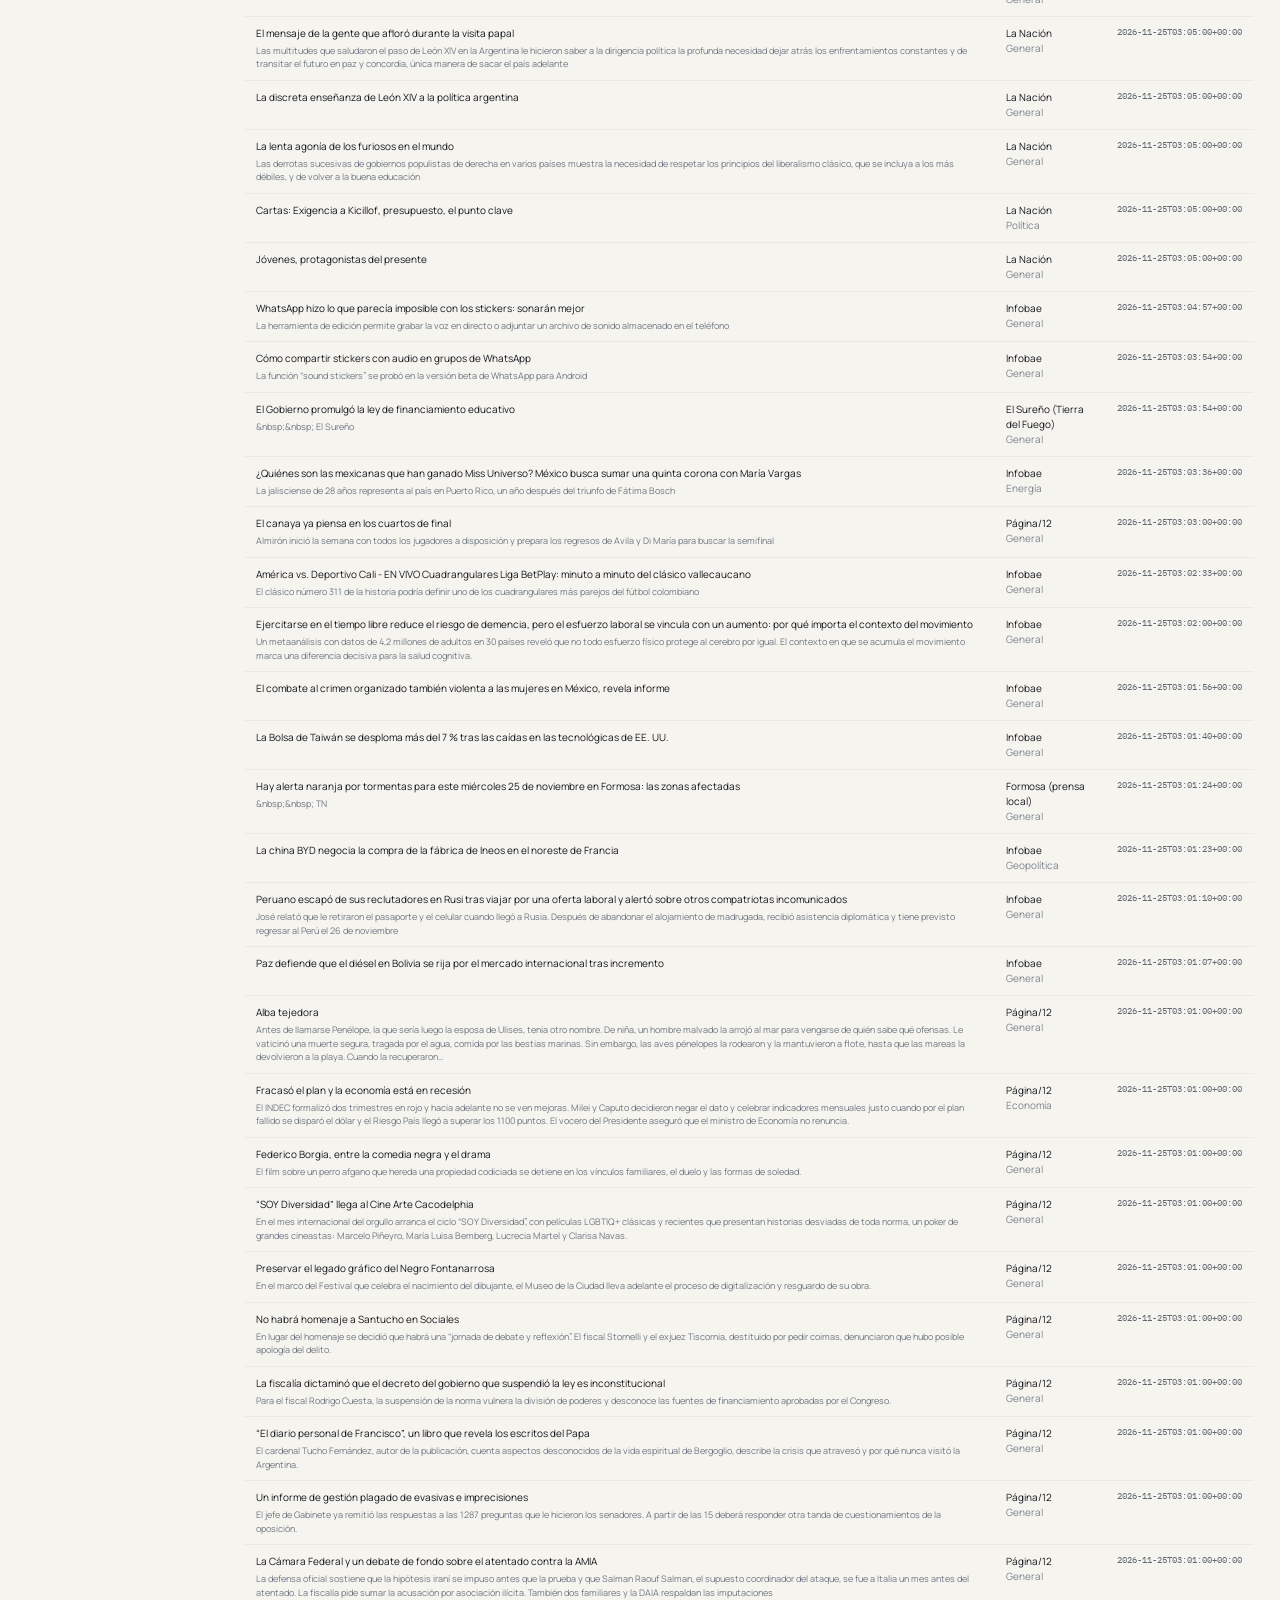
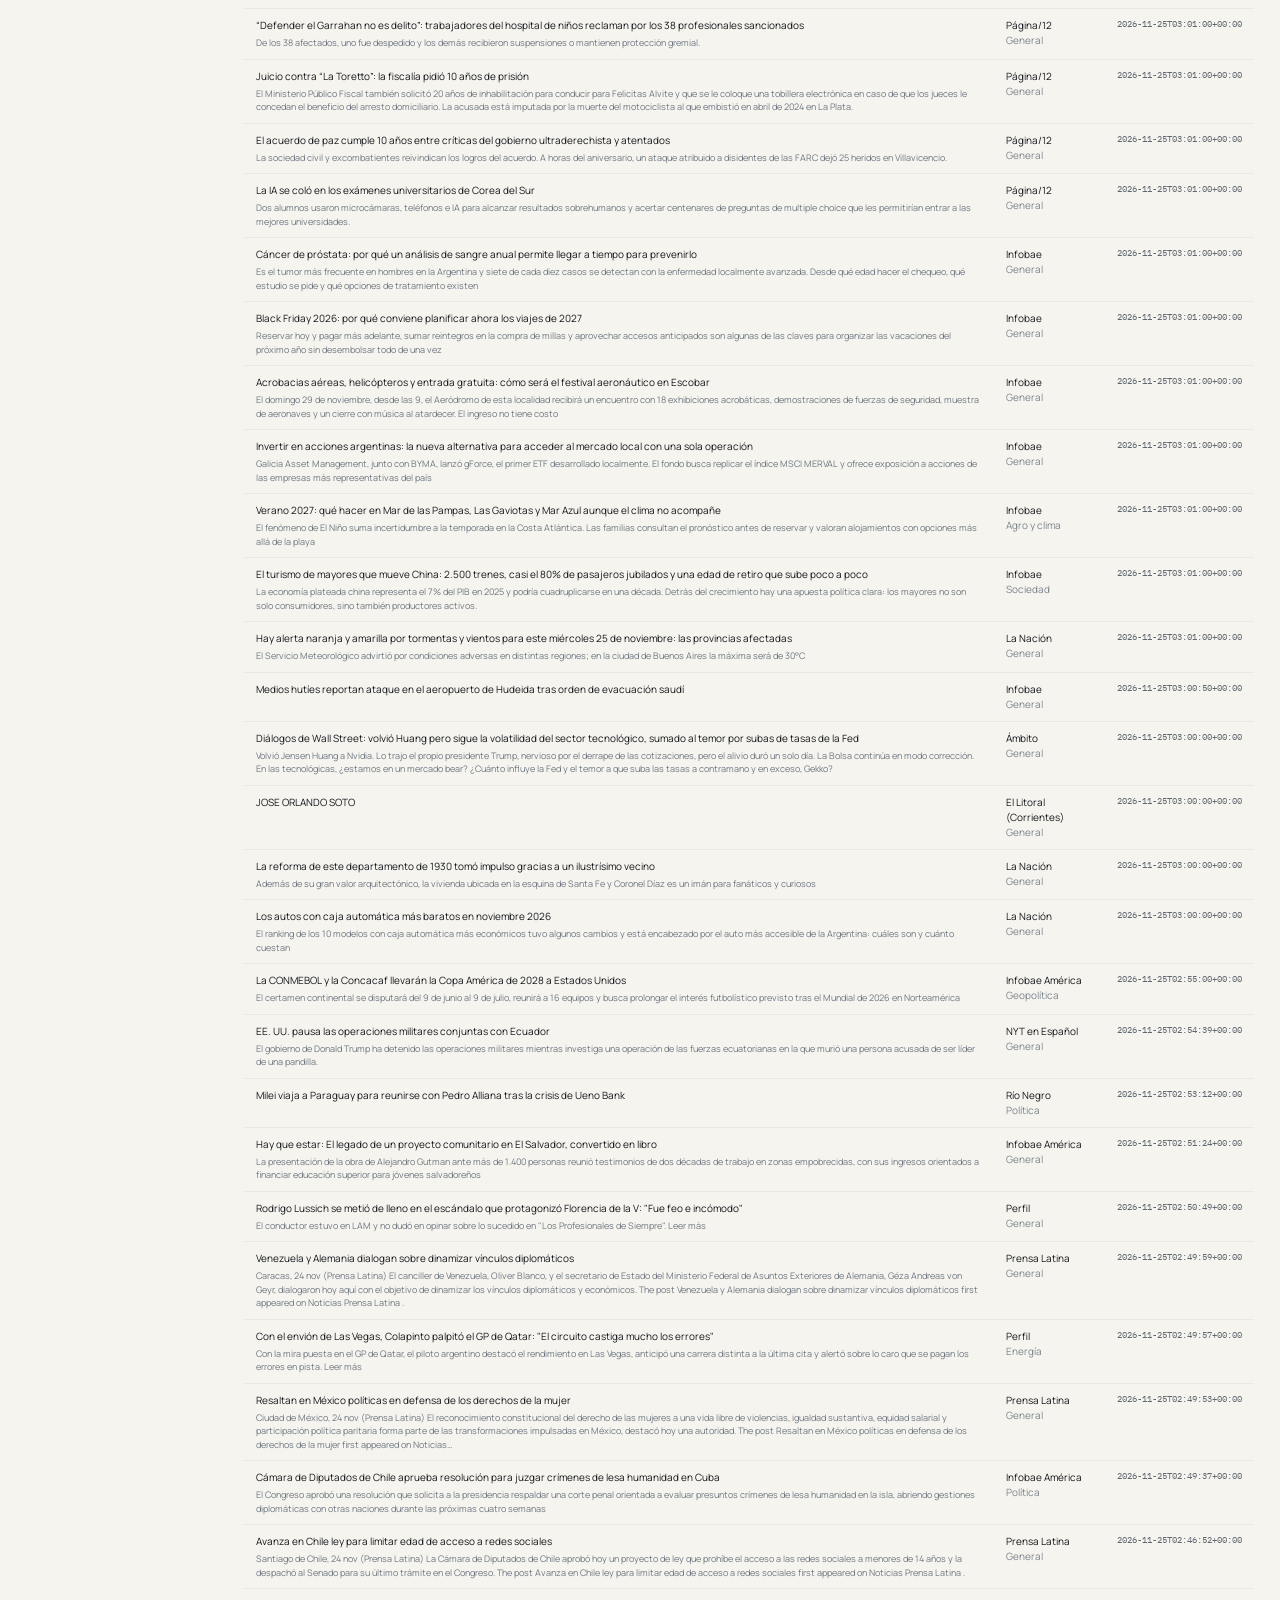
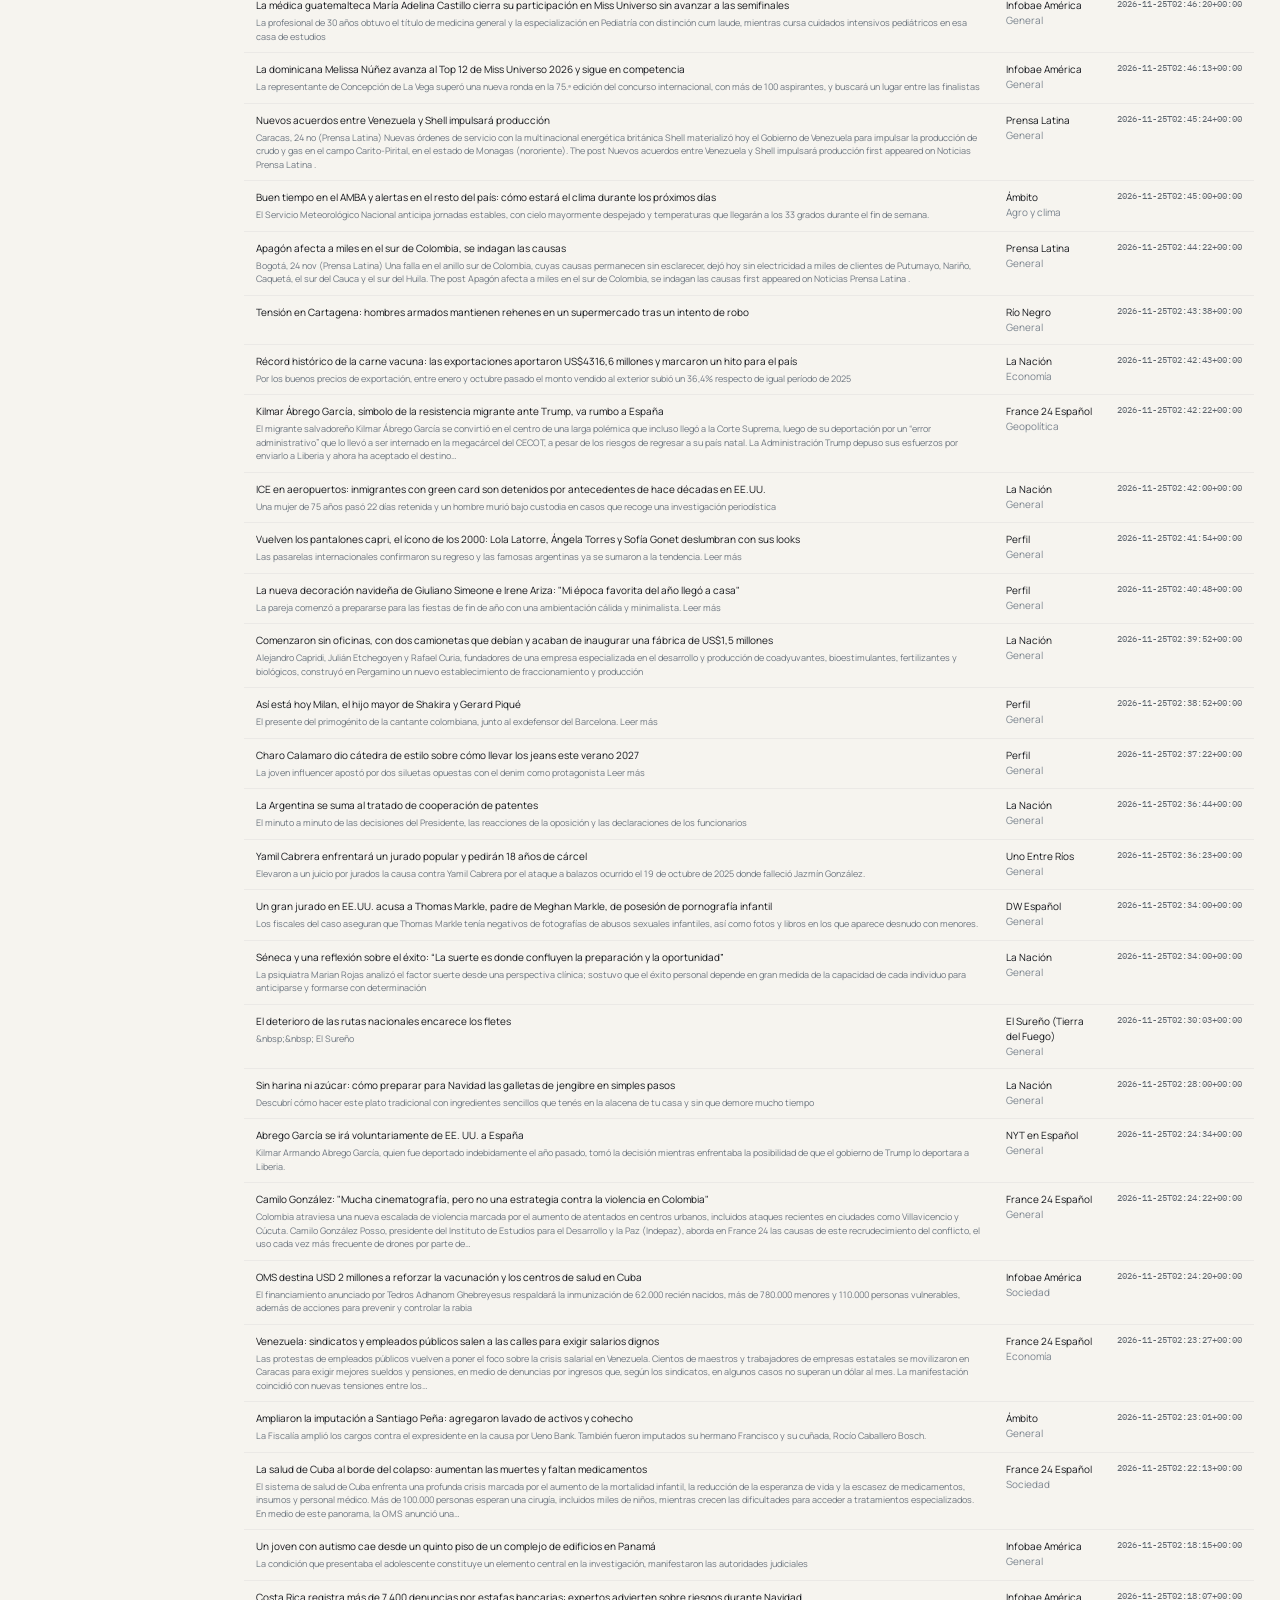
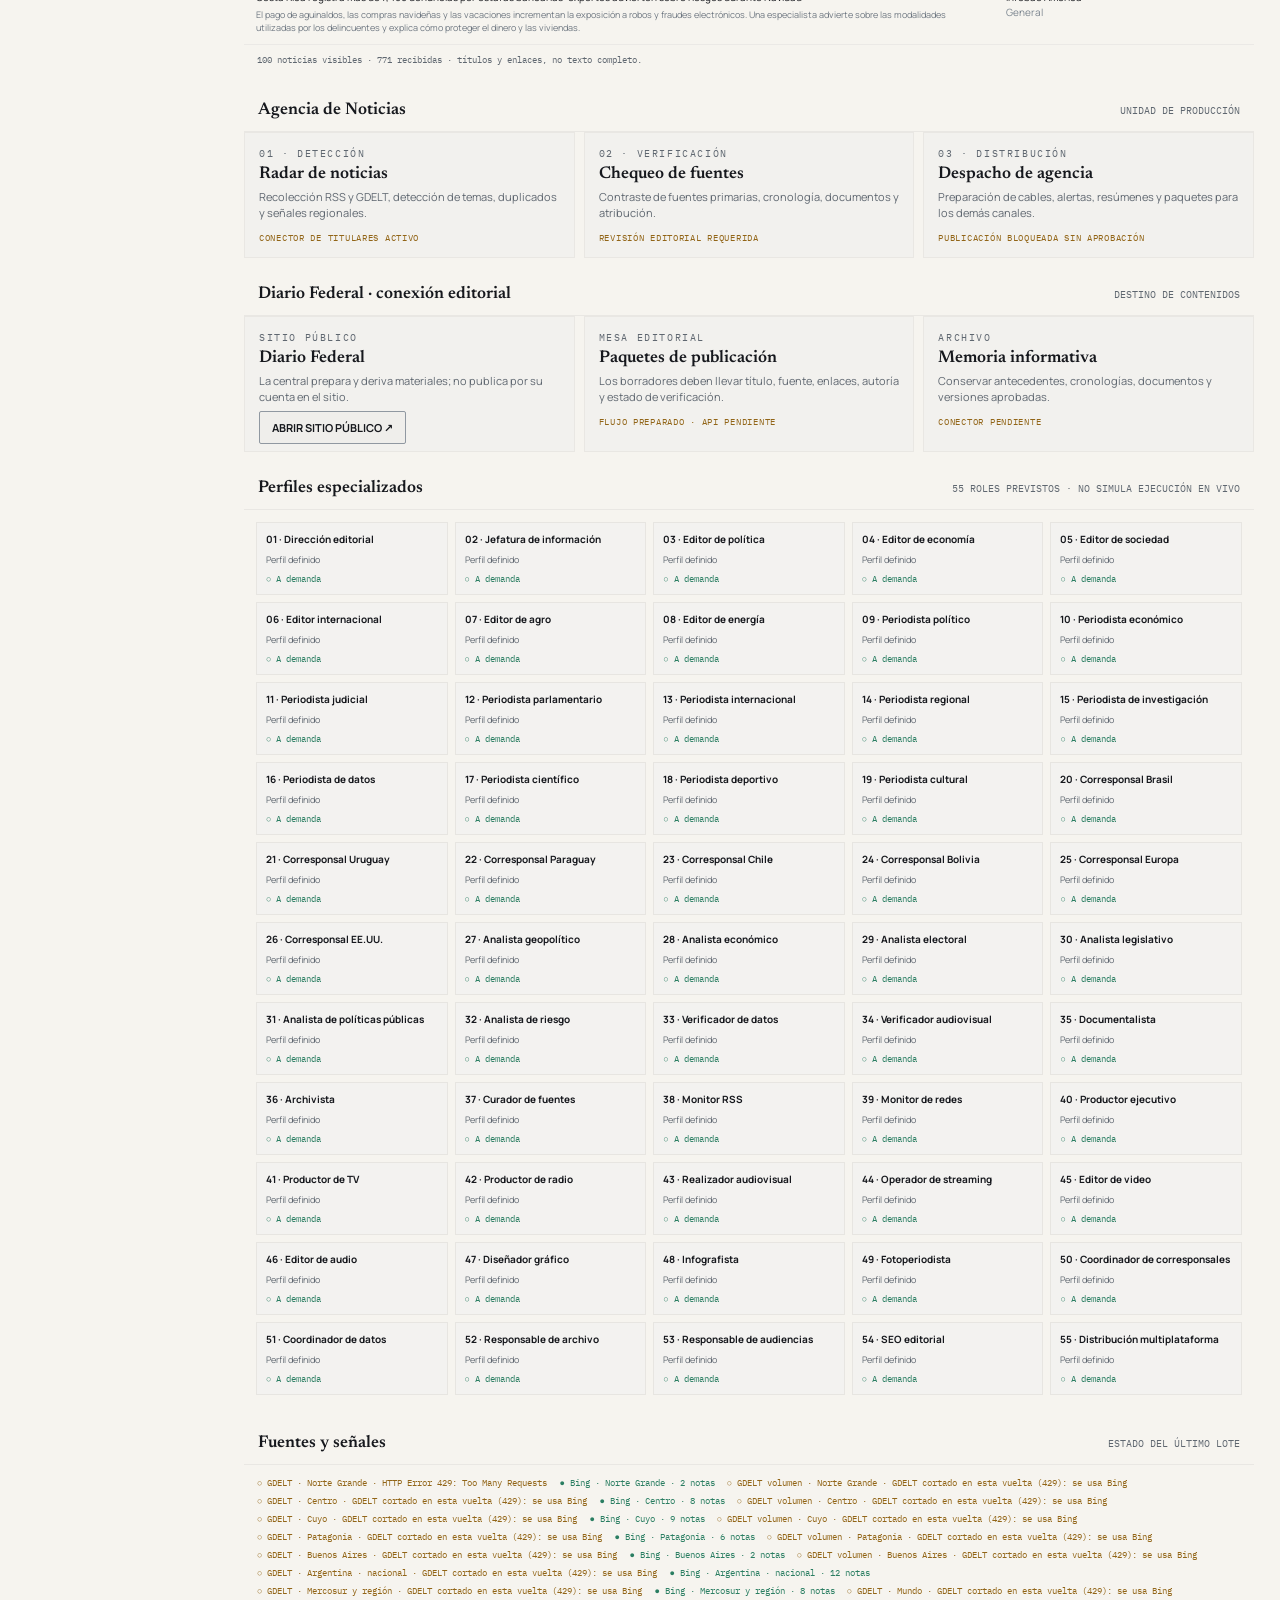
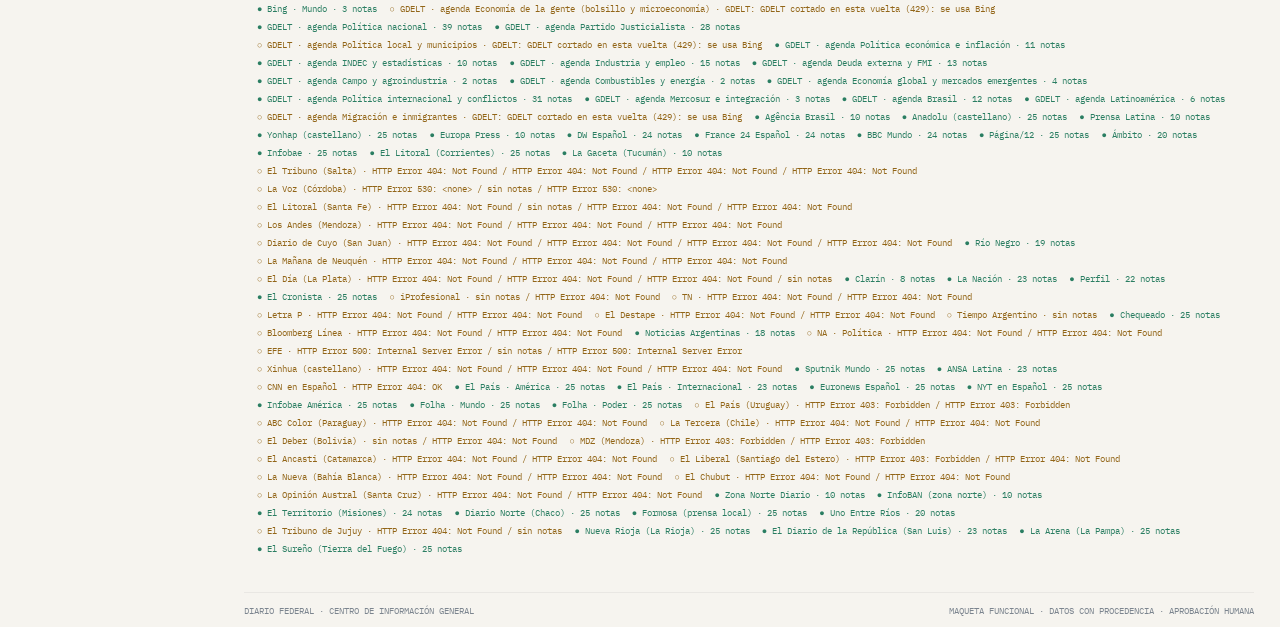
==== commit 61241ba7: "Agentes con las guías editoriales y sector Partido Justicialista - Redactor, corrector y verificador" ====
--- a/centro-mando.html
+++ b/centro-mando.html
@@ -56,7 +56,7 @@
 <body>
 <div class="topline"></div>
 <header>
-  <div class="brand"><a class="marca-logo" href="index.html#central"><span class="marca-cuad" aria-hidden="true"></span>EL DIARIO<span class="marca-sep" aria-hidden="true"></span><span class="marca-nombre">Centro de mando</span></a><nav class="marca-nav" aria-label="Pantallas de la Central"><a href="index.html#central">Central</a><a href="index.html#edicion">Edición del día</a><a href="index.html#mapa">Mapa</a><a href="mesa-redaccion-operativa.html">Mesa de Redacción</a><a href="redactor.html">Redactor IA</a><a href="centro-mando.html" aria-current="page">Centro de mando</a><a href="vigia.html">Vigía de copias</a></nav></div>
+  <div class="brand"><a class="marca-logo" href="index.html#central"><span class="marca-cuad" aria-hidden="true"></span>EL DIARIO<span class="marca-sep" aria-hidden="true"></span><span class="marca-nombre">Centro de mando</span></a><nav class="marca-nav" aria-label="Pantallas de la Central"><a href="index.html#central">Central</a><a href="index.html#edicion">Edición del día</a><a href="index.html#mapa">Mapa</a><a href="mesa-redaccion-operativa.html">Mesa de Redacción</a><a href="redactor.html">Redactor IA</a><a href="pj.html">PJ</a><a href="centro-mando.html" aria-current="page">Centro de mando</a><a href="vigia.html">Vigía de copias</a></nav></div>
   <div class="head-right"><div class="live"><i class="pulse"></i> MESA DE DIRECCIÓN</div><div class="clock" id="clock">--:--:--</div><button class="head-button" id="refreshNews">↻ ACTUALIZAR</button></div>
 </header>
 <div class="shell">
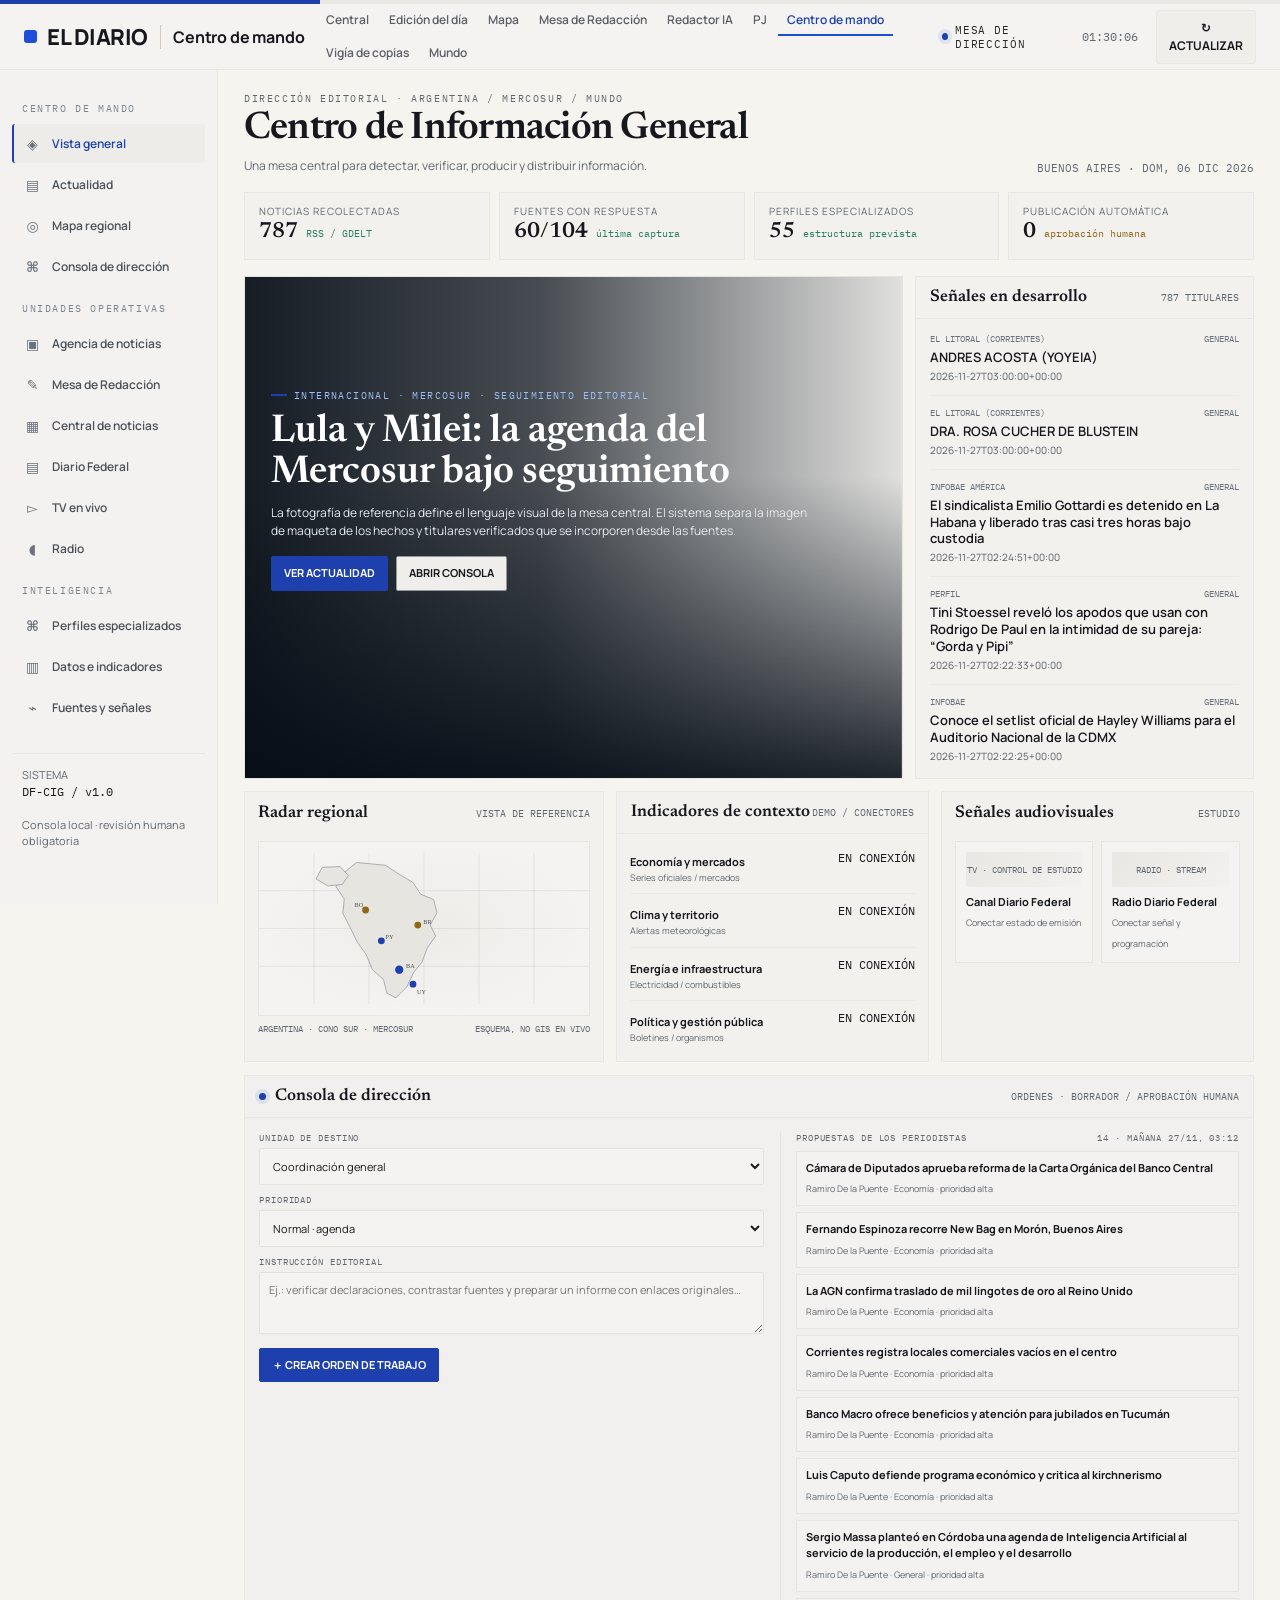
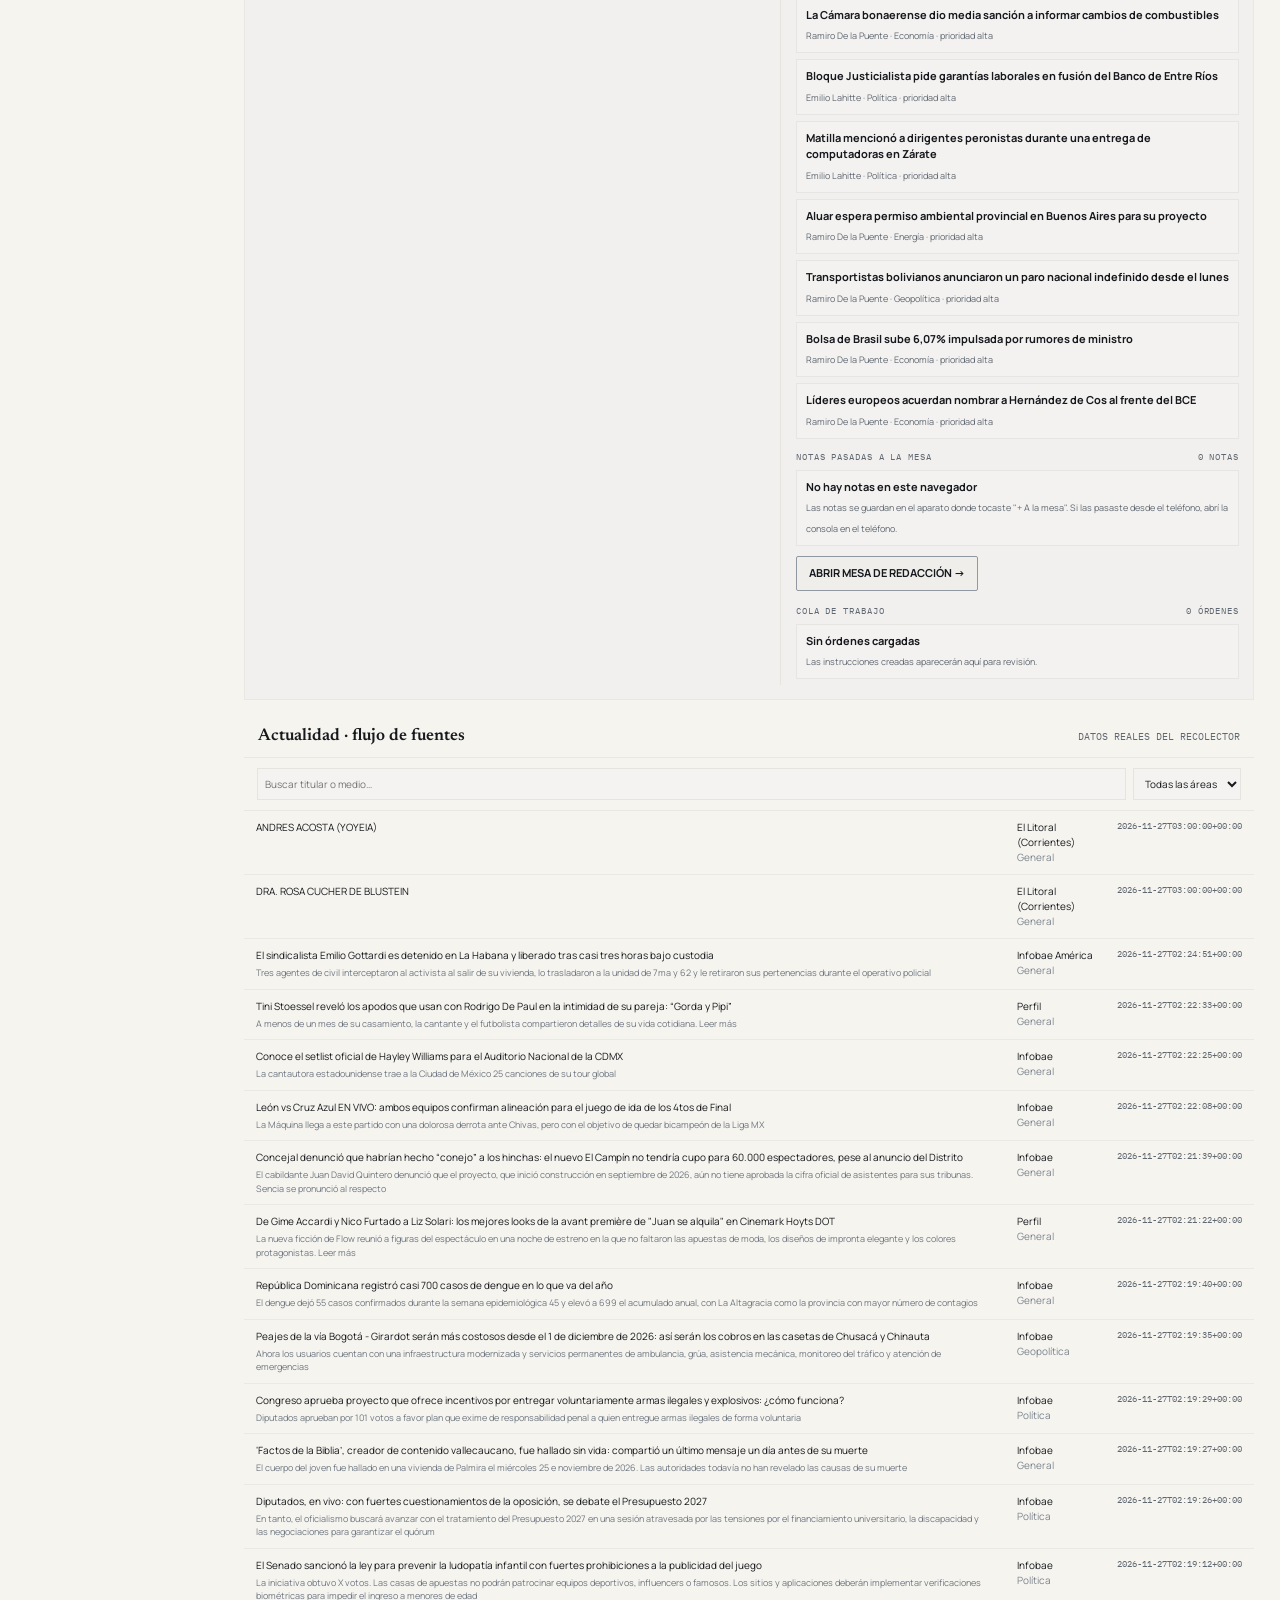
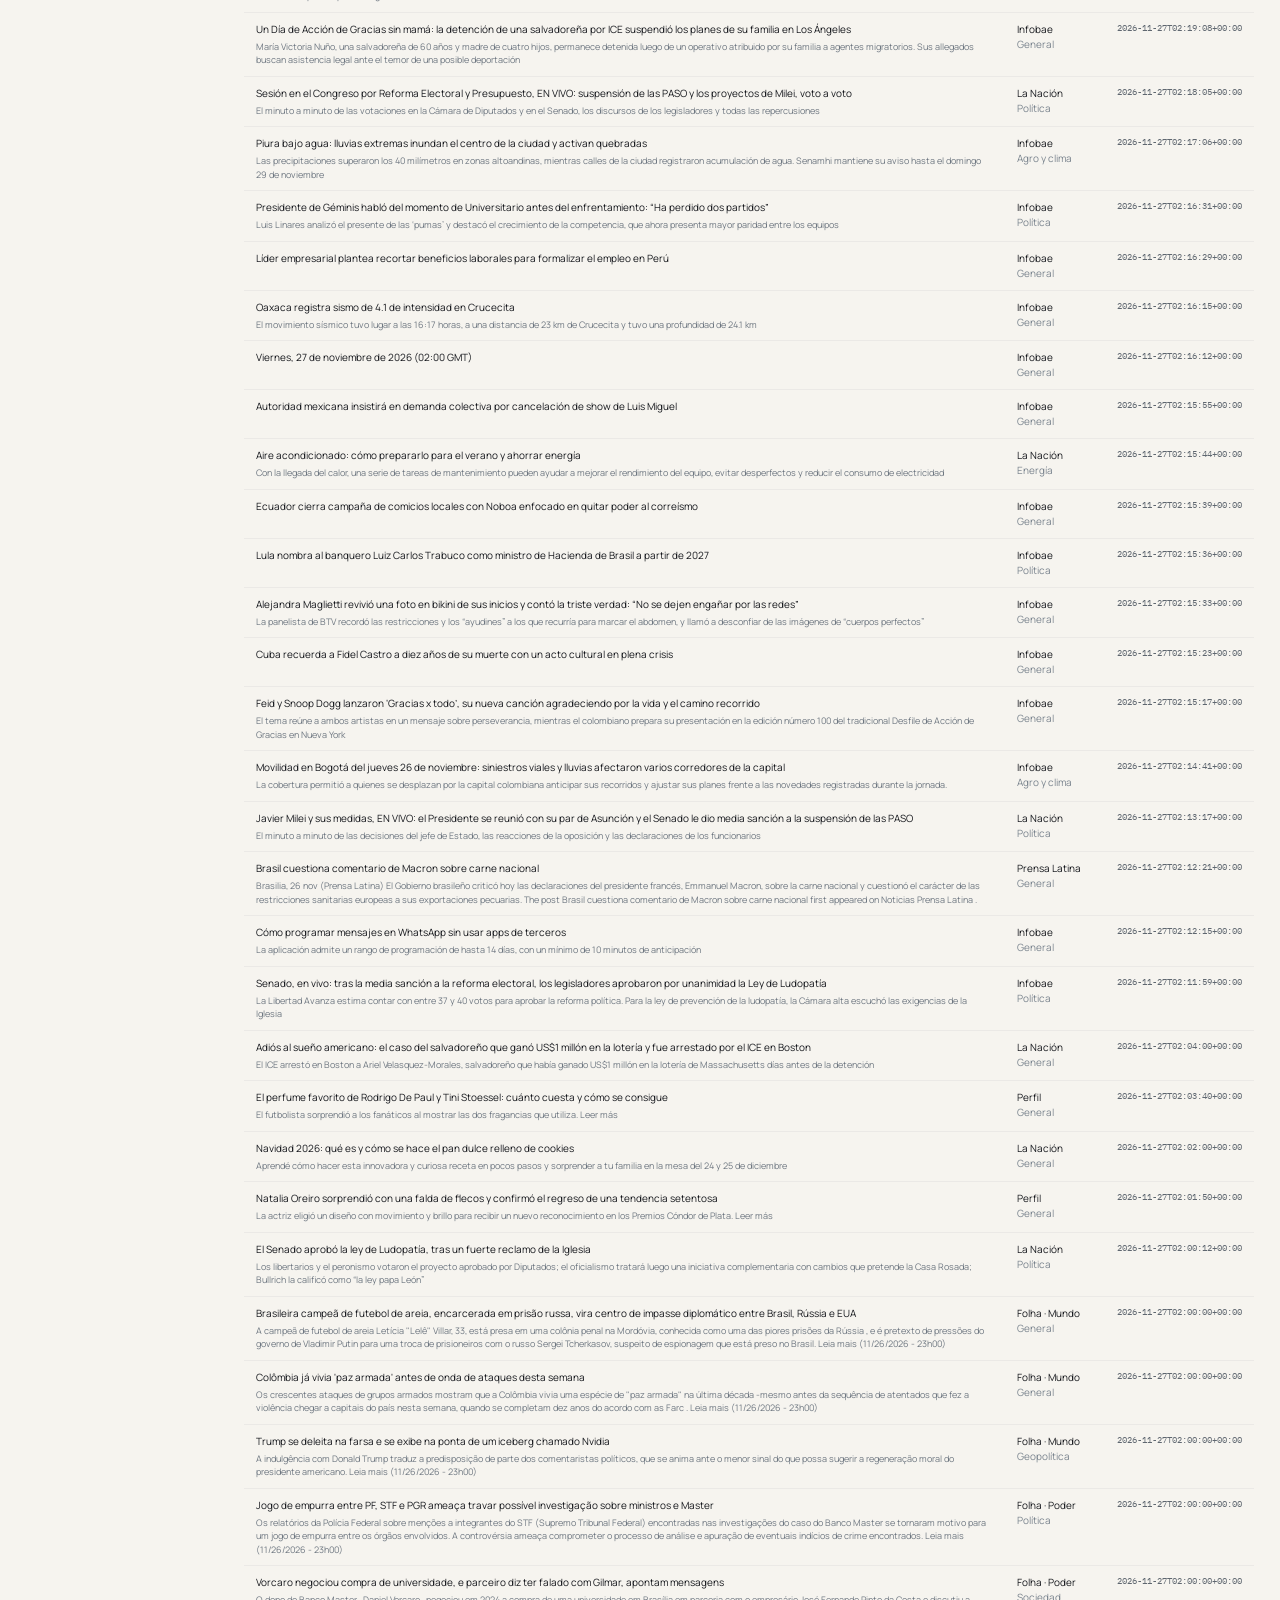
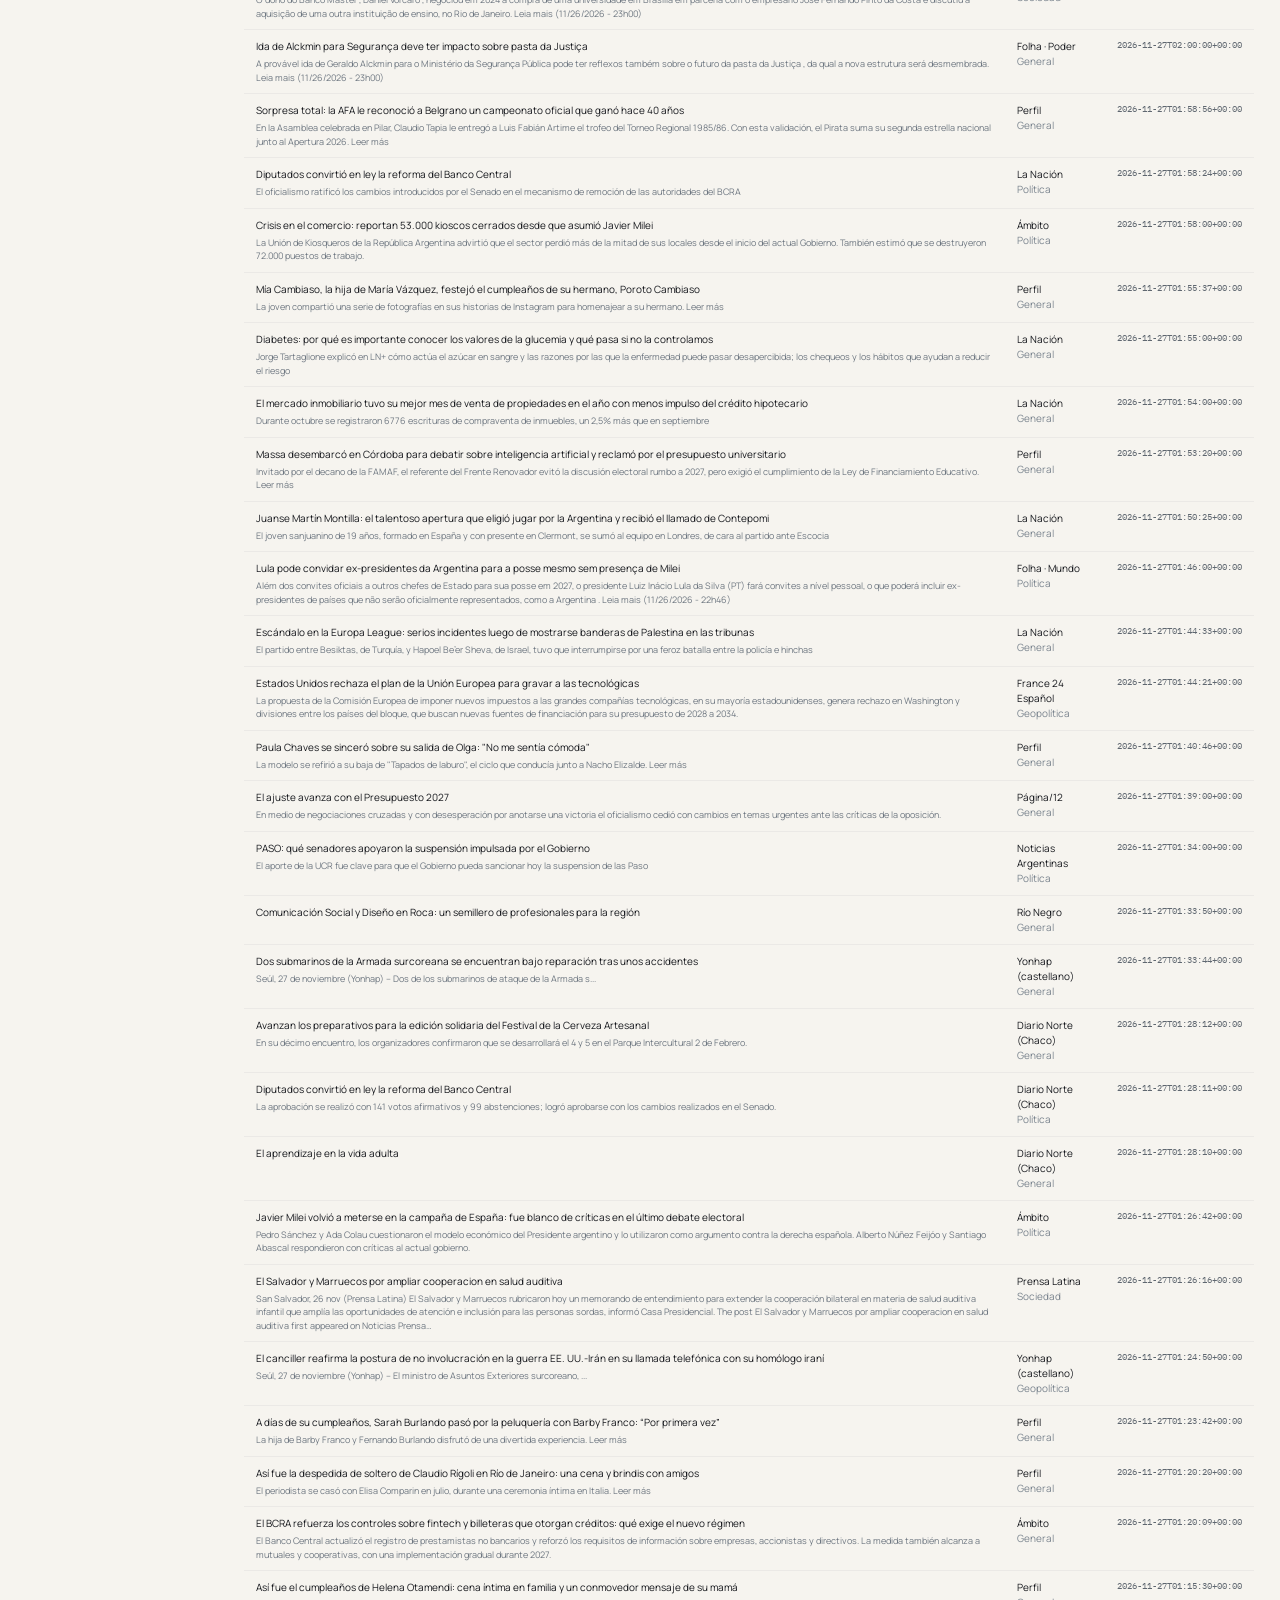
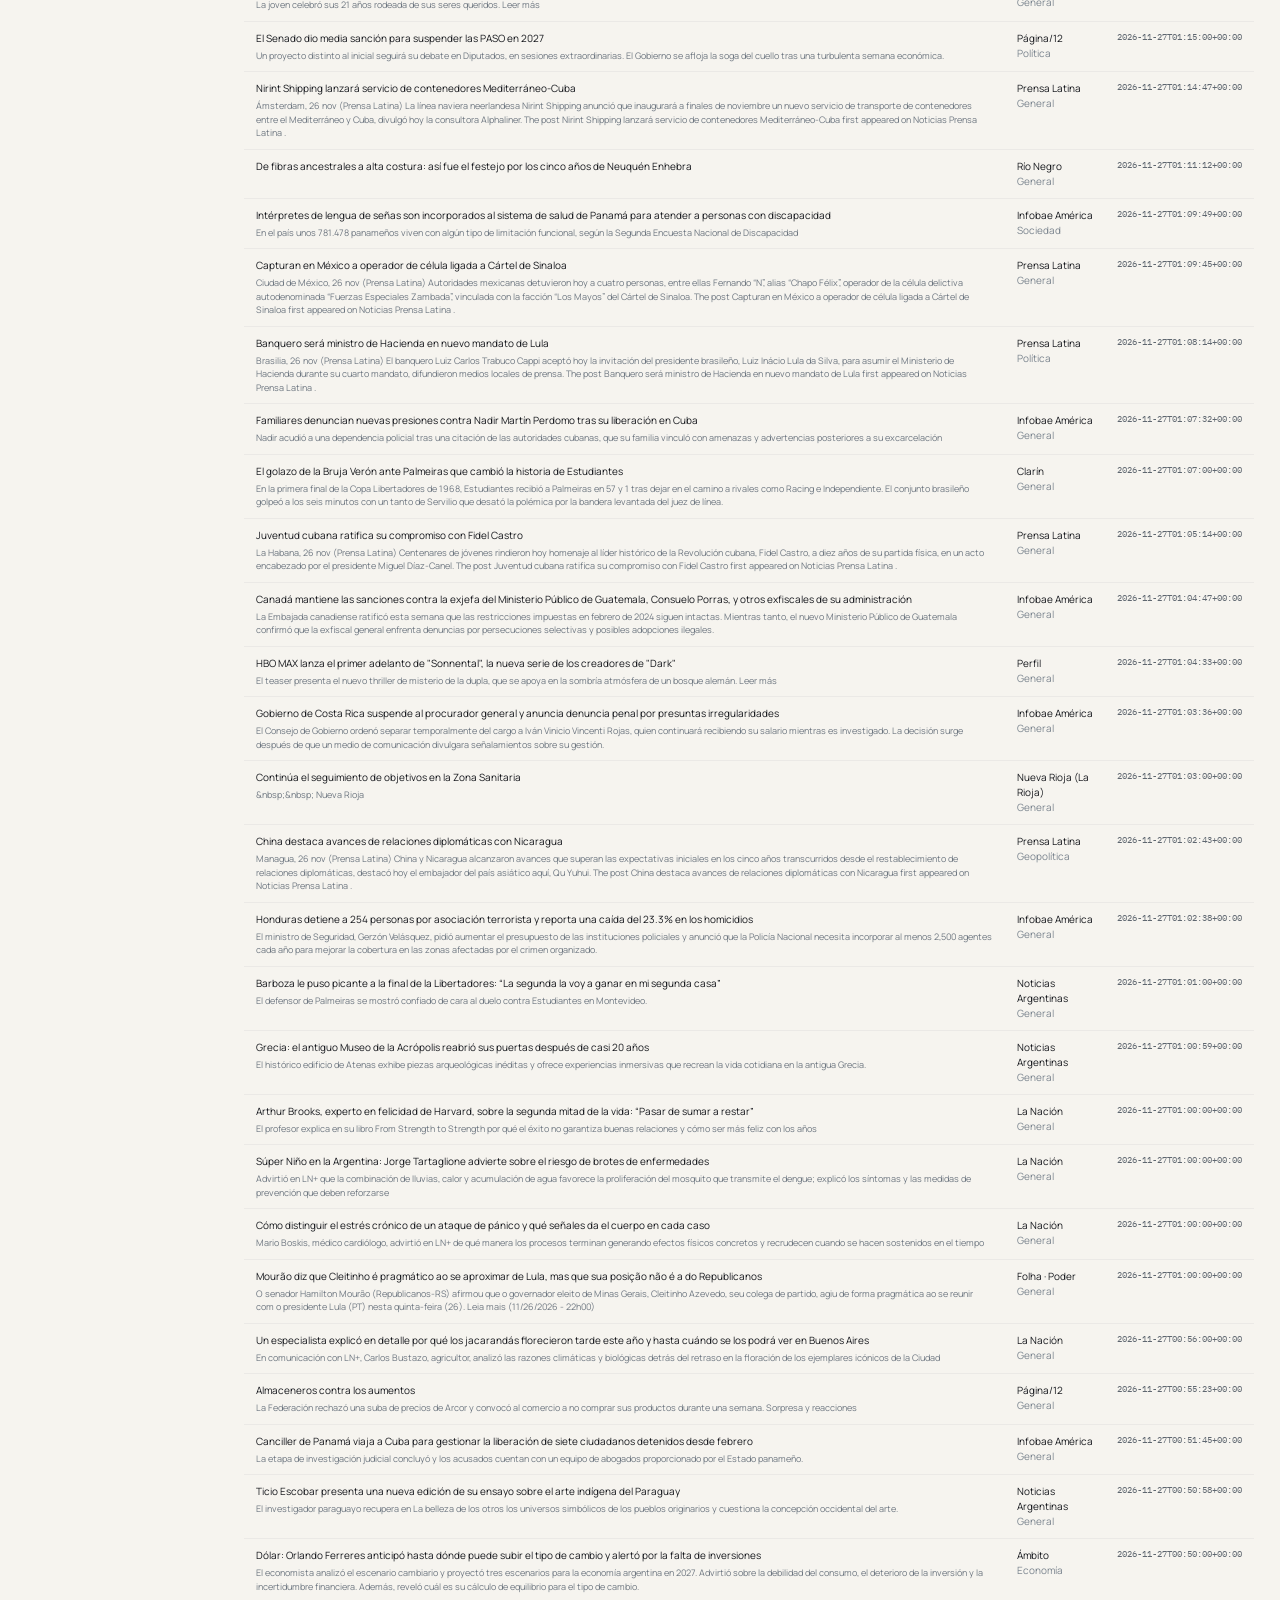
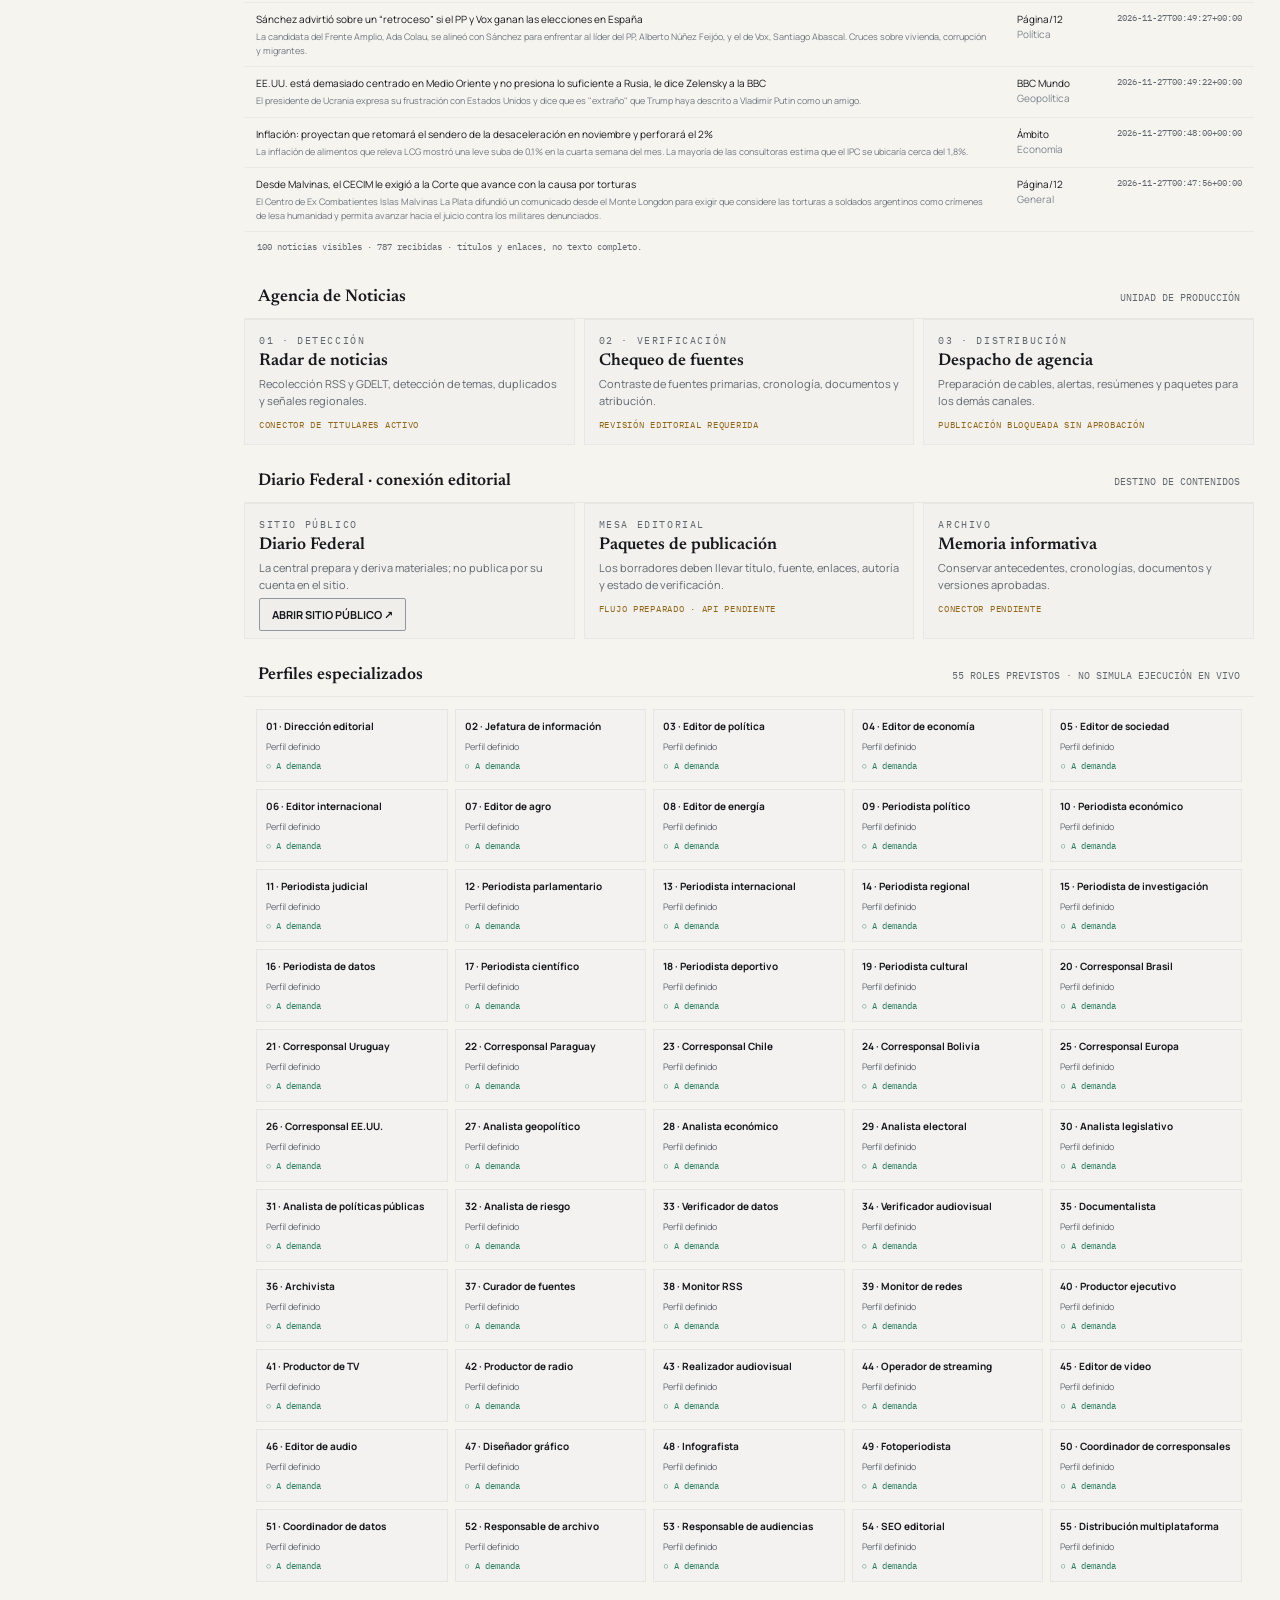
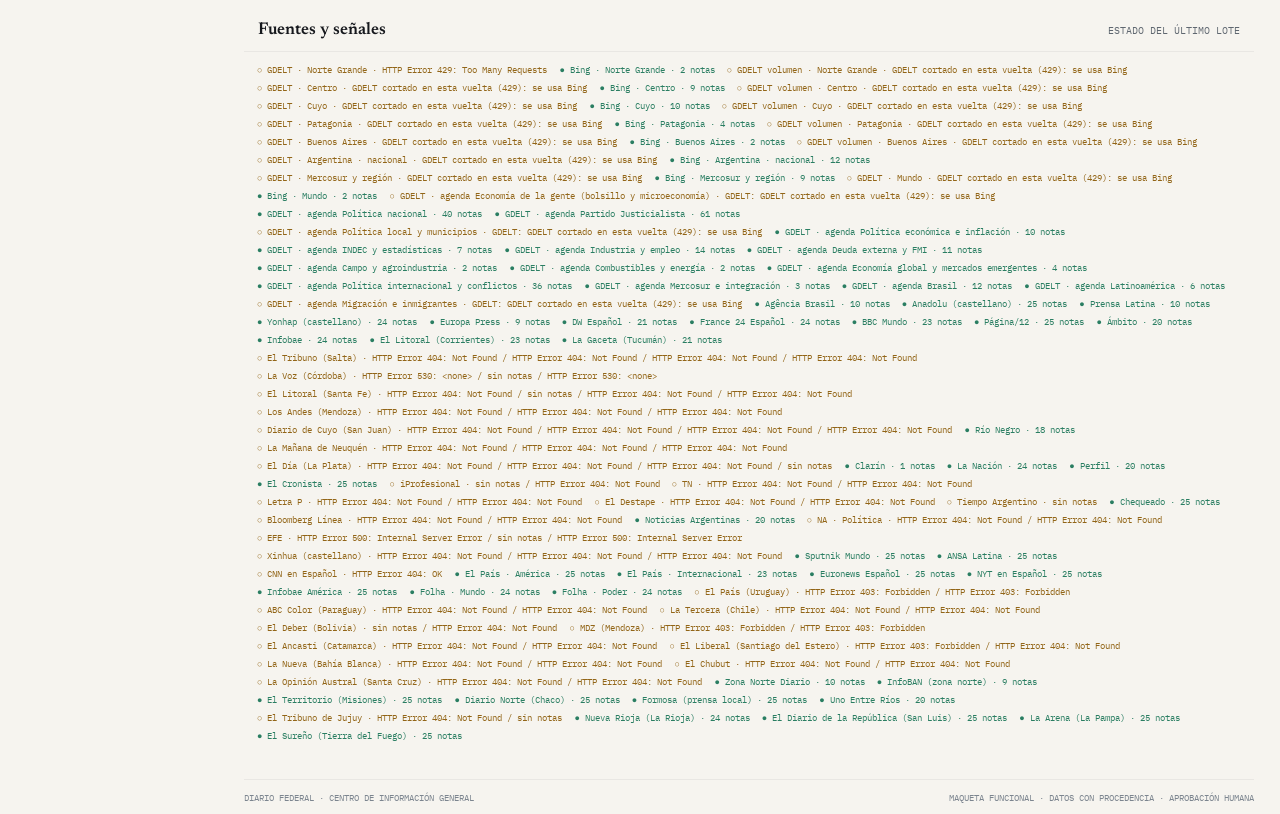
==== commit a1b3dfc3: "Nueva pestaña Mundo con World Monitor en vivo Co-Authored-By: Claude Opus 5.5 <noreply@anthropic.com" ====
--- a/centro-mando.html
+++ b/centro-mando.html
@@ -56,7 +56,7 @@
 <body>
 <div class="topline"></div>
 <header>
-  <div class="brand"><a class="marca-logo" href="index.html#central"><span class="marca-cuad" aria-hidden="true"></span>EL DIARIO<span class="marca-sep" aria-hidden="true"></span><span class="marca-nombre">Centro de mando</span></a><nav class="marca-nav" aria-label="Pantallas de la Central"><a href="index.html#central">Central</a><a href="index.html#edicion">Edición del día</a><a href="index.html#mapa">Mapa</a><a href="mesa-redaccion-operativa.html">Mesa de Redacción</a><a href="redactor.html">Redactor IA</a><a href="pj.html">PJ</a><a href="centro-mando.html" aria-current="page">Centro de mando</a><a href="vigia.html">Vigía de copias</a></nav></div>
+  <div class="brand"><a class="marca-logo" href="index.html#central"><span class="marca-cuad" aria-hidden="true"></span>EL DIARIO<span class="marca-sep" aria-hidden="true"></span><span class="marca-nombre">Centro de mando</span></a><nav class="marca-nav" aria-label="Pantallas de la Central"><a href="index.html#central">Central</a><a href="index.html#edicion">Edición del día</a><a href="index.html#mapa">Mapa</a><a href="mesa-redaccion-operativa.html">Mesa de Redacción</a><a href="redactor.html">Redactor IA</a><a href="pj.html">PJ</a><a href="centro-mando.html" aria-current="page">Centro de mando</a><a href="vigia.html">Vigía de copias</a><a href="mundo.html">Mundo</a></nav></div>
   <div class="head-right"><div class="live"><i class="pulse"></i> MESA DE DIRECCIÓN</div><div class="clock" id="clock">--:--:--</div><button class="head-button" id="refreshNews">↻ ACTUALIZAR</button></div>
 </header>
 <div class="shell">
